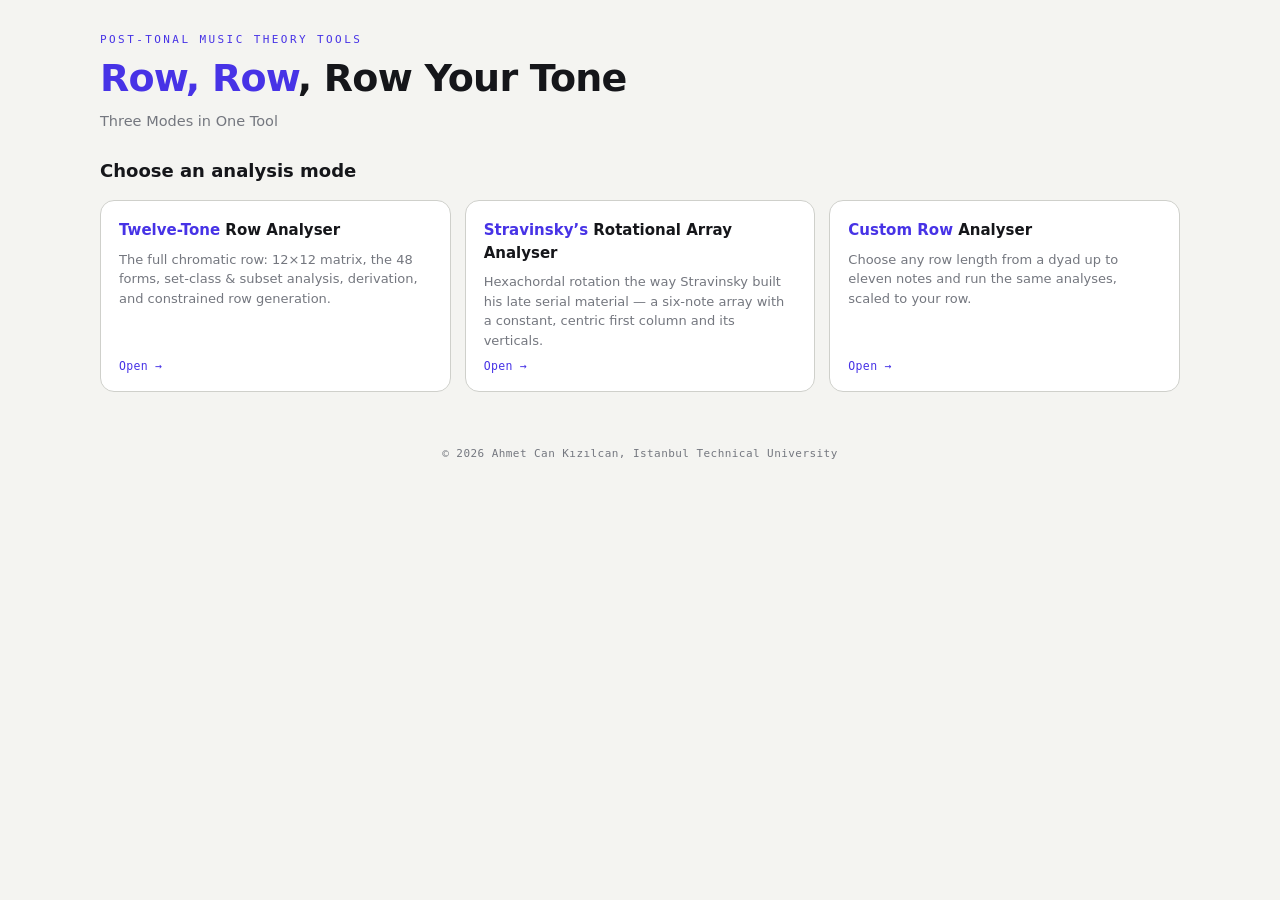
==== index.htm @ 30689ca3 "Add files via upload" ====
<!DOCTYPE html>
<!--
  Row, Row, Row Your Tone — Twelve-Tone & Post-Tonal Analysis Tool
  Required Notice: Copyright © 2026 Ahmet Can Kızılcan, Istanbul Technical University

  Licensed under the PolyForm Noncommercial License 1.0.0
  https://polyformproject.org/licenses/noncommercial/1.0.0

  Use, copy, modify, and share for NONCOMMERCIAL purposes, keeping the Required
  Notice above. Commercial use is NOT granted by this license; for commercial
  licensing contact the copyright holder. Full terms: see the accompanying LICENSE file.
-->
<html lang="en"><head>
<meta http-equiv="content-type" content="text/html; charset=UTF-8">
<meta charset="UTF-8">
<meta name="viewport" content="width=device-width, initial-scale=1.0, viewport-fit=cover">
<title>Row, Row, Row Your Tone</title>
<link rel="preconnect" href="https://fonts.googleapis.com/">
<link rel="preconnect" href="https://fonts.gstatic.com/" crossorigin="">
<link href="Row,%20Row,%20Row%20Your%20Tone_files/css2_M2mZ.css" rel="stylesheet">
<style>
  :root{
    --paper:#f4f4f1; --panel:#ffffff; --ink:#15161a; --muted:#74777f;
    --line:#e5e5e1; --line-strong:#cfd0cb;
    --accent:#4733e6; --accent-12:rgba(71,51,230,.10); --accent-20:rgba(71,51,230,.20);
    --signal:#bb6c0c; --signal-12:rgba(187,108,12,.13); --signal-30:rgba(187,108,12,.32);
    --cell:40px; --label-w:48px;
    --mono:'Space Mono',ui-monospace,SFMono-Regular,Menlo,monospace;
    --disp:'Space Grotesk',system-ui,-apple-system,sans-serif;
    --body:'Inter',system-ui,-apple-system,sans-serif;
  }
  *{box-sizing:border-box}
  html,body{margin:0}
  body{background:var(--paper); color:var(--ink); font-family:var(--body); font-size:15px; line-height:1.5; -webkit-font-smoothing:antialiased; padding:32px 24px 80px}
  .wrap{max-width:1080px; margin:0 auto}

  header{margin-bottom:24px}
  .eyebrow{font-family:var(--mono); font-size:11px; letter-spacing:.22em; text-transform:uppercase; color:var(--accent); margin:0 0 10px}
  .lede-toggle{display:none}
  h1{font-family:var(--disp); font-weight:600; font-size:38px; line-height:1.02; letter-spacing:-.02em; margin:0}
  h1 .tt{color:var(--accent)}
  .lede{color:var(--muted); max-width:64ch; margin:0; font-size:14.5px; flex:1 1 360px; min-width:0}

  .card{background:var(--panel); border:1px solid var(--line); border-radius:14px; padding:18px 18px 16px; margin:22px 0}
  .toggles{display:flex; flex-wrap:wrap; gap:14px 24px; align-items:flex-end; margin-bottom:18px}
  .field{display:flex; flex-direction:column; gap:7px}
  label.cap{font-family:var(--mono); font-size:10.5px; letter-spacing:.16em; text-transform:uppercase; color:var(--muted)}
  .ex-wrap{margin-left:auto; align-self:flex-end; display:flex; flex-direction:column; align-items:flex-end; gap:4px}
  .ex-note{font-family:var(--mono); font-size:10px; color:var(--muted); letter-spacing:.02em}

  .seg{display:inline-flex; border:1px solid var(--line-strong); border-radius:9px; overflow:hidden; background:var(--paper)}
  .seg button{font-family:var(--mono); font-size:12px; letter-spacing:.04em; color:var(--muted); background:transparent; border:0; padding:9px 14px; cursor:pointer}
  .seg button + button{border-left:1px solid var(--line-strong)}
  .seg button[aria-pressed="true"]{background:var(--ink); color:#fff}
  .seg button:disabled{cursor:not-allowed; opacity:.38}
  .seg.locked{opacity:.55}

  /* palette — all keys uniform */
  .palette{display:flex; flex-wrap:wrap; gap:7px; margin:2px 0 16px; align-items:flex-end}
  .pair{display:flex; flex-direction:column; align-items:stretch}
  .pair-link{display:block; width:100%; height:12px; margin-bottom:3px; color:var(--muted)}
  .pair.used .pair-link{opacity:.35}
  .pair-keys{display:flex; gap:6px}
  .key{font-family:var(--mono); font-size:14px; min-width:54px; height:50px; padding:0 10px; border:1px solid var(--line-strong); border-radius:9px; background:#fff; color:var(--ink); cursor:pointer; display:flex; align-items:center; justify-content:center}
  .key.int{min-width:46px; font-weight:700}
  .key:not(:disabled):hover{border-color:var(--accent)}
  .key:focus-visible{outline:2px solid var(--accent); outline-offset:2px}
  .key:disabled{opacity:.3; cursor:not-allowed}

  .slots-row{display:flex; flex-wrap:wrap; align-items:center; gap:12px 16px; margin-bottom:6px}
  .slots{display:flex; flex-wrap:wrap; gap:6px}
  .slot{font-family:var(--mono); font-size:13px; min-width:44px; padding:0 6px; height:38px; border-radius:7px; display:flex; align-items:center; justify-content:center; border:1px solid var(--line); background:var(--paper); color:var(--muted)}
  .slot.filled{border-color:var(--line-strong); background:var(--panel); color:var(--ink)}
  .slot.next{border:1.5px dashed var(--accent); color:var(--accent); background:#fff}
  .slot.playing{background:var(--accent); color:#fff; border-color:var(--accent)}
  .play-btn{font-family:var(--mono); font-size:12px; padding:6px 13px; border:1px solid var(--accent-20); border-radius:8px; background:var(--accent-12); color:var(--accent); cursor:pointer; white-space:nowrap; margin-left:auto; flex:none}
  .play-btn.playing{background:var(--accent); color:#fff; border-color:var(--accent)}
  .play-btn[hidden]{display:none}
  .fline.playable{cursor:pointer}
  .fline.playable:hover{background:var(--accent-12); border-radius:6px}
  .slot-count{font-family:var(--mono); font-size:11.5px; color:var(--muted); letter-spacing:.06em; white-space:nowrap}
  .mini-btns{display:flex; gap:8px; flex-wrap:wrap; margin-left:auto}
  .btn-sm{font-family:var(--disp); font-weight:600; font-size:13px; padding:8px 14px; border-radius:8px; cursor:pointer; border:1px solid var(--line-strong); background:transparent; color:var(--ink)}
  .btn-sm.primary{background:var(--accent); color:#fff; border-color:transparent}
  .btn-sm.primary:disabled{background:var(--accent); }
  .btn-sm:disabled{opacity:.4; cursor:not-allowed}
  .btn-sm:focus-visible{outline:2px solid var(--accent); outline-offset:2px}
  .btn-gen{font-size:14px; padding:9px 20px}

  details.type-alt{margin-top:10px; border-top:1px solid var(--line); padding-top:10px}
  details.type-alt summary{font-family:var(--mono); font-size:11.5px; color:var(--muted); cursor:pointer; letter-spacing:.04em; list-style:none}
  details.type-alt summary::-webkit-details-marker{display:none}
  details.type-alt summary::before{content:"▸ "}
  details.type-alt[open] summary::before{content:"▾ "}
  .type-row{display:flex; gap:10px; margin-top:10px; flex-wrap:wrap; align-items:center}
  .type-row input[type=text]{font-family:var(--mono); font-size:14px; color:var(--ink); background:var(--paper); border:1px solid var(--line-strong); border-radius:8px; padding:9px 12px; min-width:260px; flex:1 1 260px; letter-spacing:.04em}
  .type-row input[type=text]:focus-visible{outline:2px solid var(--accent); outline-offset:1px; border-color:transparent}
  .type-err{font-family:var(--mono); font-size:12px; color:#b3261e; margin-top:8px; min-height:16px}

  @media (prefers-reduced-motion: no-preference){
    .seg button,.btn-sm,.key,input[type=text]{transition:background .12s ease,color .12s ease,border-color .12s ease,opacity .12s ease}
    .cell{transition:background .08s ease}
  }

  .status{margin:2px 0 22px; min-height:22px; font-size:14px}
  .status .hint{font-family:var(--mono); font-size:12.5px; color:var(--muted); letter-spacing:.03em}
  .ident{display:flex; flex-wrap:wrap; align-items:center; gap:10px 18px; background:var(--panel); border:1px solid var(--line); border-left:3px solid var(--signal); border-radius:12px; padding:14px 18px}
  .ident .big{font-family:var(--disp); font-weight:600; font-size:20px}
  .ident .big b{color:var(--signal)}
  .ident .meta{font-family:var(--mono); font-size:12.5px; color:var(--muted); letter-spacing:.03em}
  .ident .meta span{color:var(--ink)}
  .hidden{display:none !important}

  .panel-head{display:flex; align-items:baseline; justify-content:space-between; gap:16px; margin:6px 0 14px; flex-wrap:wrap}
  .panel-head h2{font-family:var(--disp); font-weight:600; font-size:15px; letter-spacing:.04em; text-transform:uppercase; margin:0}
  .panel-head .hint{font-family:var(--mono); font-size:11.5px; color:var(--muted); letter-spacing:.04em}
  .panel-head.collapsible{cursor:pointer; user-select:none; align-items:center; padding:11px 14px 11px 15px; margin:6px -14px 16px; border:1px solid var(--line-strong); border-left:3px solid var(--accent); border-radius:10px; background:var(--panel); transition:background .12s ease, border-color .12s ease, box-shadow .12s ease}
  .panel-head.collapsible:hover{background:var(--accent-12); box-shadow:0 1px 0 var(--accent-20)}
  .panel-head.collapsible:focus-visible{outline:2px solid var(--accent); outline-offset:2px}
  .ph-titles{display:flex; align-items:baseline; gap:16px; flex-wrap:wrap}
  .chev{display:inline-flex; align-items:center; justify-content:center; width:26px; height:26px; border:1px solid var(--accent-20); border-radius:7px; background:var(--accent-12); color:var(--accent); font-size:12px; line-height:1; transition:transform .15s ease, background .12s ease, border-color .12s ease; flex:none}
  .panel-head.collapsible:hover .chev{background:var(--accent-20); border-color:var(--accent)}
  section.collapsed .panel-head.collapsible{background:var(--paper)}
  section.collapsed .chev{transform:rotate(-90deg)}
  section.collapsed > :not(.panel-head){display:none}

  .matrix-scroll{overflow:auto; padding-bottom:6px; border-radius:12px}
  .matrix{display:grid; width:max-content; margin:0 auto; grid-template-columns:var(--label-w) repeat(12, var(--cell)) var(--label-w); font-family:var(--mono)}
  .cell,.lab,.corner{height:var(--cell); display:flex; align-items:center; justify-content:center; font-size:13px; user-select:none}
  .cell{width:var(--cell); background:var(--panel); border-right:1px solid var(--line); border-bottom:1px solid var(--line); color:var(--ink); cursor:default}
  .matrix .cell[data-j="0"]{border-left:1px solid var(--line-strong)}
  .lab{font-size:11.5px; color:var(--muted); letter-spacing:.02em; background:var(--paper); font-weight:700}
  .lab.left{justify-content:flex-end; padding-right:8px; position:sticky; left:0; z-index:3}
  .lab.right{justify-content:flex-start; padding-left:8px}
  .lab.top,.lab.bottom{height:30px}
  .corner{background:var(--paper); height:30px}
  .corner.tl{position:sticky; left:0; z-index:4}
  .lab.top{position:sticky; top:0}
  .cell.diag{background:var(--accent-12); color:var(--accent); font-weight:700}
  .cell.inrow{background:var(--signal-12)}
  .cell.inrow.diag{background:linear-gradient(0deg,var(--signal-12),var(--signal-12)),var(--accent-12)}
  .lab.inrow-lab{color:var(--signal)}
  .lab.inrow-lab::after{content:"●"; font-size:7px; vertical-align:middle; margin-left:4px}
  .cell.hi{background:var(--accent-20)}
  .cell.hi.diag{background:var(--accent-20)}
  .readout{font-family:var(--mono); font-size:13px; color:var(--ink); margin-top:14px; min-height:20px; letter-spacing:.03em}
  .readout .k{color:var(--muted)}
  .readout b{color:var(--accent)}
  .legend{display:flex; gap:18px; flex-wrap:wrap; margin-top:14px; font-family:var(--mono); font-size:11px; color:var(--muted); letter-spacing:.03em}
  .legend i{display:inline-block; width:12px; height:12px; border-radius:3px; vertical-align:-2px; margin-right:6px}
  .legend .d{background:var(--accent-12); border:1px solid var(--accent-20)}
  .legend .s{background:var(--signal-12); border:1px solid var(--signal-30)}
  .empty{border:1px dashed var(--line-strong); border-radius:12px; padding:46px 24px; text-align:center; color:var(--muted); background:var(--panel)}
  .empty .mono{font-family:var(--mono); font-size:13px; letter-spacing:.04em}

  .forms{margin-top:46px}
  .build{margin:42px 0}
  .build-controls{display:flex; flex-wrap:wrap; gap:12px 16px; align-items:center; margin-bottom:12px}
  .src-row{display:flex; flex-wrap:wrap; gap:10px 12px; align-items:center; margin:-2px 0 14px}
  .src-lbl{font-family:var(--mono); font-size:10.5px; color:var(--muted); text-transform:uppercase; letter-spacing:.06em}
  .seg-src button{padding:7px 11px; font-size:11px}
  .build-info{font-family:var(--mono); font-size:12px; color:var(--muted); margin-bottom:10px; line-height:1.5}
  .build-info b{color:var(--accent)}
  .con-input{font-family:var(--mono); font-size:13px; padding:8px 12px; border-radius:8px; border:1px solid var(--line-strong); background:transparent; color:var(--ink); flex:0 1 320px; min-width:220px}
  .con-input:focus-visible{outline:2px solid var(--accent); outline-offset:1px}
  .con-read{font-family:var(--mono); font-size:11.5px; color:var(--muted)}
  .con-read.bad{color:var(--signal)}
  .con-read b{color:var(--accent)}
  #build-body{display:flex; flex-direction:column; gap:9px}
  .gen-op.alt{background:var(--signal-12); color:var(--signal)}
  .build-detail{font-family:var(--mono); font-size:11px; color:var(--muted); flex:1 1 100%; margin-top:-2px; letter-spacing:.02em}
  .forms-grid{display:grid; grid-template-columns:repeat(2,minmax(0,1fr)); gap:22px}
  .row-sym{font-family:var(--mono); font-size:12px; color:var(--muted); margin:-6px 0 14px; letter-spacing:.02em}
  .row-sym b{color:var(--accent)}
  @media (max-width:760px){ .forms-grid{grid-template-columns:1fr} }
  .fam{background:var(--panel); border:1px solid var(--line); border-radius:12px; padding:14px 14px 8px}
  .fam h3{font-family:var(--disp); font-weight:600; font-size:13px; letter-spacing:.03em; margin:0 0 10px; display:flex; gap:8px; align-items:baseline}
  .fam h3 .tag{font-family:var(--mono); font-size:10px; color:var(--muted); letter-spacing:.1em}
  .fline{display:grid; grid-template-columns:46px 1fr; align-items:center; gap:10px; padding:3px 0; border-bottom:1px solid var(--line)}
  .fline:last-child{border-bottom:0}
  .fline .flab{font-family:var(--mono); font-size:11.5px; color:var(--muted); font-weight:700}
  .fline .fpc{font-family:var(--mono); font-size:12.5px; letter-spacing:.06em; white-space:nowrap; overflow-x:auto}
  .fline.mark{background:var(--signal-12); border-radius:6px}
  .fline.mark .flab{color:var(--signal)}

  /* subset analysis (Block 2) */
  .sub-controls{margin:2px 0 16px}
  .seg-strip{display:flex; flex-wrap:wrap; gap:12px; margin:4px 0 20px}
  .seg-grp{display:flex; flex-direction:column; gap:5px; align-items:center; width:min-content}
  .seg-grp .glab{font-family:var(--mono); font-size:10.5px; letter-spacing:.1em; color:var(--accent); text-transform:uppercase; font-weight:700; text-align:center}
  .seg-grp .gcells{display:flex; gap:5px}
  .seg-cell{font-family:var(--mono); font-size:13px; min-width:40px; height:38px; padding:0 6px; display:flex; align-items:center; justify-content:center; border-radius:7px; border:1px solid var(--accent-20); background:var(--accent-12); color:var(--ink)}
  .sc-cards{display:grid; grid-template-columns:repeat(auto-fill,minmax(210px,1fr)); gap:12px; margin-bottom:18px}
  .sc-card{border:1px solid var(--line); border-radius:10px; padding:12px 14px; background:var(--panel)}
  .sc-card h4{font-family:var(--disp); font-weight:600; font-size:13px; margin:0 0 9px; display:flex; justify-content:space-between; gap:8px; align-items:baseline}
  .sc-card h4 .tag{font-family:var(--mono); font-size:10px; color:var(--accent); letter-spacing:.06em}
  .sc-name{color:var(--accent); font-weight:600}
  .gname{display:block; margin-top:3px; max-width:132px; font-family:var(--mono); font-size:10px; line-height:1.25; color:var(--accent); text-align:center}
  .sc-row{display:flex; justify-content:space-between; gap:10px; padding:3px 0; border-top:1px solid var(--line)}
  .sc-row:first-of-type{border-top:0}
  .sc-row .k{font-family:var(--mono); color:var(--muted); font-size:10.5px; letter-spacing:.04em; text-transform:uppercase}
  .sc-row .v{font-family:var(--mono); color:var(--ink); font-size:12.5px}
  .sc-summary{background:var(--panel); border:1px solid var(--line); border-left:3px solid var(--accent); border-radius:10px; padding:12px 16px; margin-bottom:6px; font-size:13.5px}
  .sc-summary.derived{border-left-color:var(--signal); background:var(--signal-12)}
  .sc-summary b{color:var(--accent)}
  .sc-summary.derived b{color:var(--signal)}
  .rel-table{width:100%; border-collapse:collapse; margin-bottom:8px}
  .rel-table th,.rel-table td{text-align:left; padding:7px 10px; border-bottom:1px solid var(--line); font-family:var(--mono); font-size:12.5px}
  .rel-table th{font-size:10px; letter-spacing:.08em; color:var(--muted); text-transform:uppercase}
  .rel-table td.rel{color:var(--accent)}
  .sc-sym{color:var(--muted)}
  .rel-matrix{table-layout:auto}
  .rel-matrix th,.rel-matrix td{text-align:center; padding:6px 9px; white-space:nowrap}
  .rel-matrix th.rowh{text-align:right; font-weight:700}
  .rel-matrix td.diag{color:var(--line-strong); background:rgba(0,0,0,.02)}
  .rel-note{font-family:var(--mono); font-size:11px; color:var(--muted); margin:2px 0 8px; line-height:1.5}
  .rel-note b{color:var(--ink)}
  .clock-row{display:flex; flex-wrap:wrap; gap:18px; margin:4px 0 6px}
  .clock-cell{display:flex; flex-direction:column; align-items:center; gap:3px}
  .clock-cell .clab{font-family:var(--mono); font-size:10.5px; letter-spacing:.1em; text-transform:uppercase; font-weight:700}
  .clock-cell .cpcs{font-family:var(--mono); font-size:11px; color:var(--ink)}
  .clock-cell .cname{font-family:var(--mono); font-size:9.5px; max-width:128px; line-height:1.2; text-align:center}
  .clock-svg{display:block}
  .comb-box{border:1px solid var(--line); border-radius:10px; padding:14px 16px; background:var(--panel); margin-top:14px}
  .comb-box .ctype{font-family:var(--disp); font-weight:600; font-size:15px; margin-bottom:6px}
  .comb-box .ctype b{color:var(--signal)}
  .comb-rel{font-family:var(--mono); font-size:12.5px; color:var(--muted); margin-bottom:10px}
  .comb-rel b{color:var(--accent)}
  .comb-line{font-family:var(--mono); font-size:12.5px; padding:3px 0; display:flex; gap:10px; align-items:baseline}
  .comb-line .cf{color:var(--muted); min-width:130px; letter-spacing:.03em}
  .comb-line .cv{color:var(--accent)}
  .comb-note{font-family:var(--mono); font-size:11px; color:var(--muted); margin-top:10px; letter-spacing:.03em}

  /* row generator (Block 3) */
  .gen-scinfo{font-family:var(--mono); font-size:11.5px; color:var(--ink)}
  .gen-scinfo b{color:var(--accent)}
  .ops{display:flex; gap:6px; flex-wrap:wrap}
  .op-btn{font-family:var(--mono); font-size:12px; padding:8px 13px; border:1px solid var(--line-strong); border-radius:8px; background:#fff; color:var(--muted); cursor:pointer; transition:background .12s ease, color .12s ease, border-color .12s ease}
  .op-btn:not([aria-pressed="true"]):hover{border-color:var(--accent-20); color:var(--ink)}
  .op-btn[aria-pressed="true"]{background:var(--accent); border-color:var(--accent); color:#fff; font-weight:600; box-shadow:0 1px 0 rgba(71,51,230,.25)}
  #gen-body{margin-top:18px; display:flex; flex-direction:column; gap:9px}
  .gen-count{font-family:var(--mono); font-size:11.5px; color:var(--muted); letter-spacing:.03em; margin-bottom:6px; display:flex; align-items:center; gap:10px; flex-wrap:wrap}
  .gen-count b{color:var(--accent)}
  .gen-item{display:flex; flex-wrap:wrap; align-items:center; gap:9px 14px; border:1px solid var(--line); border-radius:10px; padding:9px 12px; background:var(--panel)}
  .gen-ops{display:flex; gap:5px; flex-wrap:wrap; flex:0 0 auto}
  .gen-op{font-family:var(--mono); font-size:10px; padding:3px 7px; border-radius:6px; background:var(--accent-12); color:var(--accent); letter-spacing:.03em}
  .gen-op.cell{background:var(--signal-12); color:var(--signal)}
  .gen-pcs{font-family:var(--mono); font-size:13px; color:var(--ink); flex:1 1 240px; letter-spacing:.02em}
  .gen-load{font-family:var(--mono); font-size:11px; padding:6px 13px; border:1px solid var(--accent-20); border-radius:8px; background:var(--accent-12); color:var(--accent); cursor:pointer; white-space:nowrap}
  .gen-copyall{margin-left:auto; font-family:var(--mono); font-size:10.5px; letter-spacing:.02em; padding:5px 11px; border:1px solid var(--line-strong); border-radius:7px; background:transparent; color:var(--ink); cursor:pointer; white-space:nowrap}
  .gen-copyall:hover{border-color:var(--accent); color:var(--accent)}
  .mb-change:disabled{opacity:.45; cursor:default}
  .gen-load:hover{background:var(--accent-20)}
  .gen-empty{font-family:var(--mono); font-size:12.5px; color:var(--muted)}
  .btn-gen2{font-family:var(--mono); font-size:12.5px; padding:9px 18px; border:1px solid var(--accent); border-radius:9px; background:var(--accent); color:#fff; cursor:pointer}
  .btn-gen2:disabled{background:var(--line-strong); border-color:var(--line-strong); color:#fff; cursor:not-allowed}

  .derive-zone{margin-top:16px; padding:14px 16px; border:1px solid var(--accent-20); background:var(--accent-12); border-radius:10px; display:flex; flex-direction:column; gap:10px}
  .dz-head{display:flex; flex-wrap:wrap; align-items:baseline; gap:6px 14px; justify-content:space-between}
  .dz-title{font-family:var(--disp); font-weight:600; font-size:13.5px; color:var(--accent); letter-spacing:.01em}
  .dz-row{display:flex; flex-wrap:wrap; align-items:center; gap:10px}
  .dz-lbl{font-family:var(--mono); font-size:10.5px; letter-spacing:.09em; text-transform:uppercase; color:var(--ink)}
  .dz-row .op-btn{min-width:46px; text-align:center}
  .dz-note{font-family:var(--mono); font-size:11px; color:var(--muted)}
  .dz-na{font-family:var(--mono); font-size:11px; color:var(--signal); margin:2px 0 2px}
  .dz-hint{margin-top:14px; font-family:var(--mono); font-size:12px; color:var(--muted)}
  /* export cluster (top-right of header) */
  .head-row{display:flex; justify-content:space-between; align-items:flex-start; gap:24px 28px; flex-wrap:wrap; margin-top:14px}
  .export-cluster{flex:0 0 auto; max-width:100%}
  .export-cluster .exp-title{display:block; font-family:var(--mono); font-size:10.5px; letter-spacing:.18em; text-transform:uppercase; color:var(--accent); margin:0 0 8px; text-align:right}
  .exp-controls{display:grid; grid-template-columns:auto auto auto auto; grid-template-areas:"target fmt copy run" "clabel cfmt preview run" ". . warn warn"; gap:8px; justify-content:end; align-items:start}
  .exp-controls #exp-target{grid-area:target}
  .exp-controls #exp-fmt{grid-area:fmt}
  .exp-controls .exp-cell.copy{grid-area:copy}
  .exp-controls #exp-run{grid-area:run; align-self:stretch; min-width:120px; display:flex; align-items:center; justify-content:center}
  .exp-controls .cite-label{grid-area:clabel}
  .exp-controls #cite-fmt{grid-area:cfmt}
  .exp-controls #cite-preview{grid-area:preview}
  .exp-controls #exp-warn{grid-area:warn}
  .exp-cell{display:flex; flex-direction:column; gap:5px}
  .cite-label{align-self:center; justify-self:start; font-family:var(--disp); font-weight:600; font-size:13px; color:var(--ink); white-space:nowrap}
  .exp-select{font-family:var(--disp); font-weight:600; font-size:13px; padding:8px 30px 8px 12px; border-radius:8px; border:1px solid var(--line-strong); background:transparent; color:var(--ink); cursor:pointer; -webkit-appearance:none; appearance:none; background-image:url("data:image/svg+xml,%3Csvg xmlns='http://www.w3.org/2000/svg' width='10' height='6'%3E%3Cpath d='M1 1l4 4 4-4' fill='none' stroke='%23999' stroke-width='1.4'/%3E%3C/svg%3E"); background-repeat:no-repeat; background-position:right 11px center}
  .exp-controls .btn-sm{padding:8px 13px}
  .exp-controls .btn-sm:disabled, .exp-select:disabled{opacity:.34; cursor:not-allowed}
  .exp-note{min-height:15px; margin:0; font-family:var(--mono); font-size:11.5px; color:var(--accent); opacity:0; transition:opacity .15s ease; text-align:center}
  .exp-note.show{opacity:1}
  .exp-warn{min-height:15px; margin:0; font-family:var(--mono); font-size:11px; color:var(--signal); text-align:center; opacity:0; transition:opacity .15s ease}
  .exp-warn.show{opacity:1}
  /* citation modal */
  .modal-overlay{position:fixed; inset:0; z-index:1000; display:flex; align-items:center; justify-content:center; padding:20px; background:rgba(21,22,26,.40); -webkit-backdrop-filter:blur(5px); backdrop-filter:blur(5px)}
  .modal-overlay[hidden]{display:none}
  .modal{background:var(--panel); color:var(--ink); border:1px solid var(--line-strong); border-radius:14px; padding:20px 22px 18px; max-width:560px; width:100%; max-height:85vh; overflow:auto; box-shadow:0 18px 50px rgba(0,0,0,.28)}
  .modal-head{display:flex; align-items:baseline; justify-content:space-between; gap:12px; margin-bottom:12px}
  .modal-head h3{font-family:var(--disp); font-weight:600; font-size:16px; margin:0}
  .modal-fmt{font-family:var(--mono); font-size:11px; color:var(--accent); letter-spacing:.06em; text-transform:uppercase}
  .cite-text{font-family:var(--mono); font-size:13px; line-height:1.55; color:var(--ink); background:var(--paper); border:1px solid var(--line); border-radius:9px; padding:14px 16px; white-space:pre-wrap; word-break:break-word; margin:0}
  .modal-foot{display:flex; align-items:center; gap:14px; margin-top:14px}
  .cite-copied{font-family:var(--mono); font-size:12px; color:var(--accent); opacity:0; transition:opacity .15s ease}
  .cite-copied.show{opacity:1}
  @media (max-width:640px){ .export-cluster{text-align:left} .export-cluster .exp-title,.exp-controls,.exp-note{justify-content:flex-start; text-align:left} }
  footer{margin-top:54px; color:var(--muted); font-family:var(--mono); font-size:11px; letter-spacing:.04em; text-align:center}

  /* ===== mode gate ===== */
  #mode-gate{margin-top:4px}
  .gate-intro{margin:0 0 16px}
  .gate-h{font-family:var(--disp); font-weight:600; font-size:18px; margin:0 0 4px; color:var(--ink)}
  .mode-cards{display:grid; grid-template-columns:repeat(3,1fr); gap:14px}
  .mode-card{position:relative; display:flex; flex-direction:column; gap:8px; text-align:left; padding:18px 18px 16px; border:1px solid var(--line-strong); border-radius:14px; background:var(--panel); cursor:pointer; font:inherit; transition:border-color .15s ease, box-shadow .15s ease, transform .05s ease}
  .mode-card:hover{border-color:var(--accent); box-shadow:0 4px 18px rgba(71,51,230,.10)}
  .mode-card:active{transform:translateY(1px)}
  .mode-card .mc-title{font-family:var(--disp); font-weight:600; font-size:15px; color:var(--ink)}
  .mode-card .mc-title .tt{color:var(--accent)}
  .uneven-layout{border:1px solid var(--line); border-radius:9px; padding:10px 12px; margin:8px 0; background:var(--panel)}
  .uneven-layout .ul-title{font-family:var(--mono); font-size:11.5px; letter-spacing:.04em; color:var(--muted); margin-bottom:6px; text-transform:uppercase}
  #custom-len{display:none}
  body.mode-custom #custom-len{display:block}
  .custom-len .cl-btns{display:flex; flex-wrap:wrap; gap:6px; margin:8px 0 6px}
  .custom-len .cl-btn{font-family:var(--mono); font-size:13px; min-width:38px; height:38px; padding:0 10px; border:1px solid var(--line-strong); border-radius:8px; background:#fff; color:var(--ink); cursor:pointer}
  .custom-len .cl-btn.on{background:var(--accent); color:#fff; border-color:var(--accent)}
  .custom-len .cl-note{display:block; font-family:var(--mono); font-size:10.5px; color:var(--muted); letter-spacing:.02em; max-width:660px}
  .mode-card .mc-desc{font-size:13px; line-height:1.5; color:var(--muted); flex:1}
  .mode-card .mc-go{font-family:var(--mono); font-size:11.5px; letter-spacing:.03em; color:var(--accent)}
  .mode-card.next{border-style:dashed}

  /* ===== mode bar ===== */
  #mode-bar{display:flex; align-items:center; gap:10px; margin:2px 0 18px; padding:9px 14px; border:1px solid var(--line); border-radius:10px; background:var(--panel)}
  #mode-bar[hidden]{display:none}
  .mb-label{font-family:var(--mono); font-size:10.5px; letter-spacing:.16em; text-transform:uppercase; color:var(--muted)}
  .mb-name{font-family:var(--disp); font-weight:600; font-size:14px; color:var(--ink); flex:1}
  .mb-change{font:inherit; font-family:var(--mono); font-size:12px; padding:7px 12px; border:1px solid var(--line-strong); border-radius:8px; background:transparent; color:var(--ink); cursor:pointer}
  .mb-change:hover{border-color:var(--accent); color:var(--accent)}

  /* hide the header export cluster outside the twelve-tone mode */
  body.no-export #export-cluster{display:none}

  /* ===== rotational arrays (Stravinsky) ===== */
  .strav-ident{margin:0 0 6px}
  .strav-ident .si-row{display:flex; flex-wrap:wrap; gap:6px 18px; margin:6px 0 0; font-size:13px}
  .strav-ident .si-k{font-family:var(--mono); font-size:11px; color:var(--muted); margin-right:6px}
  .strav-ident .si-v{font-family:var(--mono); color:var(--ink)}
  .strav-ident .si-v.sc{font-family:var(--disp); font-weight:600; color:var(--accent)}
  .strav-forms{display:flex; gap:8px; align-items:center; margin:18px 0 4px; flex-wrap:wrap}
  .strav-forms .sf-lbl{font-family:var(--mono); font-size:10.5px; letter-spacing:.14em; text-transform:uppercase; color:var(--muted); margin-right:2px}
  .sf-btn{font:inherit; font-family:var(--disp); font-weight:600; font-size:13px; padding:7px 14px; border:1px solid var(--line-strong); border-radius:8px; background:transparent; color:var(--ink); cursor:pointer}
  .sf-btn[aria-pressed="true"]{background:var(--accent); border-color:var(--accent); color:#fff}
  .arr-title{display:flex; align-items:baseline; gap:10px; margin:14px 0 8px}
  .arr-title h3{font-family:var(--disp); font-weight:600; font-size:14px; margin:0; color:var(--ink)}
  .arr-title .arr-sub{font-family:var(--mono); font-size:11px; color:var(--muted)}
  .rot-scroll{overflow-x:auto; -webkit-overflow-scrolling:touch}
  table.rot{border-collapse:collapse; font-family:var(--mono); font-size:13px}
  table.rot th,table.rot td{border:1px solid var(--line); padding:6px 9px; text-align:center; min-width:34px; white-space:nowrap}
  table.rot th{color:var(--muted); font-weight:400; font-size:11px; background:rgba(0,0,0,.02)}
  table.rot th.rlab{text-align:right; background:transparent; color:var(--ink); font-family:var(--disp); font-weight:600}
  table.rot th.rlab .tn{display:block; font-family:var(--mono); font-weight:400; font-size:10px; color:var(--muted)}
  table.rot td.cen{background:rgba(71,51,230,.10); color:var(--accent); font-weight:700}
  .strav-note{font-size:13px; line-height:1.6; color:var(--muted); margin:18px 0 0; max-width:72ch}
  .strav-note b{color:var(--ink)}

  /* example controls: each mode shows its own dropdown */
  .strav-ex-sel{display:none; font:inherit; font-family:var(--mono); font-size:12px; padding:6px 10px; border:1px solid var(--line-strong); border-radius:8px; background:var(--panel); color:var(--ink); cursor:pointer; max-width:240px}
  .strav-ex-sel:hover{border-color:var(--accent)}
  body.mode-twelve #ex-12{display:inline-block}
  body.mode-stravinsky #strav-ex{display:inline-block}
  body.mode-custom #ex-custom{display:inline-block}
  body.mode-custom #bk-allint, body.mode-custom #bk-allcomb{display:none}
  .action-stack{display:flex; flex-direction:column; align-items:stretch; gap:8px; width:fit-content; margin-left:auto}
  .ex-row{display:flex; gap:8px; align-items:center}
  .ex-row .strav-ex-sel{flex:1 1 0; width:0; min-width:0; max-width:none}
  .ex-row #rand-row{flex:0 0 auto; white-space:nowrap}
  .action-stack .mini-btns{margin-left:0}
  .action-stack .ex-note{text-align:right; align-self:flex-end}

  /* intervals toggle on the array (left-aligned, its own line) */
  .iv-toggle{display:inline-block; margin:2px 0 12px; font:inherit; font-family:var(--mono); font-size:11px; padding:6px 12px; border:1px solid var(--line-strong); border-radius:7px; background:transparent; color:var(--ink); cursor:pointer}
  .iv-toggle[aria-pressed="true"]{background:var(--accent); border-color:var(--accent); color:#fff}

  /* selectable row/vertical hexachord picker (Stravinsky subset analysis) */
  .hexpick{margin:2px 0 12px}
  .hp-group{margin:0 0 12px}
  .hp-glabel{font-family:var(--mono); font-size:10.5px; letter-spacing:.14em; text-transform:uppercase; color:var(--muted); margin:0 0 6px}
  .hp-cards{display:flex; flex-wrap:wrap; gap:8px}
  .hp-card{display:flex; flex-direction:column; align-items:flex-start; gap:2px; min-width:96px; text-align:left; border:1px solid var(--line-strong); border-radius:9px; padding:8px 11px; background:var(--panel); color:var(--ink); cursor:pointer; font:inherit}
  .hp-card:hover{border-color:var(--accent)}
  .hp-card[aria-pressed="true"]{border-color:var(--accent); background:rgba(71,51,230,.07); box-shadow:inset 0 0 0 1px var(--accent)}
  .hp-card .hp-k{font-family:var(--disp); font-weight:600; font-size:13px; color:var(--ink)}
  .hp-card .hp-p{font-family:var(--mono); font-size:12px; color:var(--ink)}
  .hp-card .hp-sc{font-family:var(--disp); font-weight:600; font-size:11px; color:var(--accent)}
  .hp-card.off{opacity:.4; cursor:default; box-shadow:none}
  .hp-card.off:hover{border-color:var(--line-strong)}
  .hp-card.off .hp-sc{color:var(--muted)}
  .hp-selhead{display:flex; flex-wrap:wrap; align-items:baseline; gap:6px 14px; margin:4px 0 14px; padding:10px 13px; background:var(--panel); border:1px solid var(--line); border-left:3px solid var(--accent); border-radius:10px}
  .hp-selhead .hp-selk{font-family:var(--disp); font-weight:600; font-size:13px; color:var(--ink)}
  .hp-selhead .hp-selp{font-family:var(--mono); font-size:13px; color:var(--ink)}
  .hp-selhead .hp-selsc{font-family:var(--mono); font-size:12px; color:var(--accent)}

  /* interval-annotated rotational array (notes + horizontal & vertical intervals) */
  .rot-grid{display:grid; font-family:var(--mono); font-size:13px; width:max-content; align-items:stretch}
  .rg-corner{}
  .rg-head{font-size:11px; color:var(--muted); text-align:center; padding:3px 6px; align-self:end}
  .rg-lab{display:flex; flex-direction:column; justify-content:center; align-items:flex-end; text-align:right; font-family:var(--disp); font-weight:600; color:var(--ink); padding:4px 10px 4px 0; white-space:nowrap}
  .rg-lab .tn{font-family:var(--mono); font-weight:400; font-size:10px; color:var(--muted)}
  .rg-cell{display:flex; align-items:center; justify-content:center; border:1px solid var(--line); padding:6px 9px; text-align:center; min-width:34px}
  .rg-cell.cen{background:rgba(71,51,230,.10); color:var(--accent); font-weight:700}
  .rg-h{display:flex; align-items:center; justify-content:center; font-size:10px; color:var(--muted); padding:0 3px; min-width:20px}
  .rg-v{display:flex; align-items:center; justify-content:center; font-size:10px; color:var(--muted); padding:2px 0}
  .rg-gap{}
  .rg-legend{font-family:var(--mono); font-size:10.5px; color:var(--muted); margin:10px 0 0; max-width:74ch; line-height:1.55}

  /* ============ mobile / touch layer (iOS + Android) ============ */
  html{ -webkit-text-size-adjust:100%; text-size-adjust:100% }
  body{ -webkit-tap-highlight-color:rgba(71,51,230,.18) }
  .matrix-scroll{ max-width:100%; -webkit-overflow-scrolling:touch }

  @media (max-width:720px){
    body{ padding:18px 14px 64px; padding-left:max(14px,env(safe-area-inset-left)); padding-right:max(14px,env(safe-area-inset-right)); overflow-x:hidden }
    h1{ font-size:30px }
    .lede{ font-size:14px }
    .card{ padding:14px 13px 13px; margin:18px 0; border-radius:12px }
    /* header: title + export each take a full row */
    .head-row{ gap:14px }
    .export-cluster{ flex:1 1 100%; width:100% }
    .export-cluster .exp-title{ text-align:left }
    .exp-controls{ grid-template-columns:1fr; grid-template-areas:"target" "fmt" "copy" "run" "clabel" "cfmt" "preview" "warn"; justify-content:stretch; justify-items:stretch; gap:8px }
    .exp-controls #exp-run{ align-self:auto; min-width:0 }
    .exp-controls #exp-warn{ text-align:left }
    /* first load shows the note/integer picker — export appears once a row exists */
    body:not(.has-row) #export-cluster{ display:none }
    /* mode gate + arrays on mobile */
    .mode-cards{ grid-template-columns:1fr }
    #mode-bar{ flex-wrap:wrap }
    .sf-btn{ min-height:40px }
    table.rot{ font-size:12px } table.rot th,table.rot td{ padding:5px 7px; min-width:30px }
    .rot-grid{ font-size:12px } .rg-cell{ padding:5px 7px; min-width:30px } .rg-lab{ padding:3px 7px 3px 0 } .strav-ex-sel{ max-width:200px }
    .hp-card{ min-width:84px }
    .cite-label{ justify-self:start; white-space:normal; font-size:16px }
    .modal{ padding:16px 16px 14px }
    .cite-text{ font-size:12.5px }
    /* segmented controls: wide groups (e.g. the constraint picker) wrap instead of overflowing */
    .seg{ flex-wrap:wrap; min-width:0; max-width:100% }
    /* comfortable tap targets (>=44px where it counts) */
    .seg button{ padding:12px 16px; min-height:44px; font-size:13px; flex:1 0 auto }
    .seg-src button{ padding:10px 12px; font-size:11.5px }
    .btn-sm{ padding:11px 12px; font-size:14px; min-height:44px }
    .exp-controls .btn-sm{ padding:11px 16px }
    .btn-gen{ padding:12px 14px }
    .op-btn{ padding:11px 14px; font-size:12.5px; min-height:42px }
    .dz-row .op-btn{ min-width:46px }
    .gen-load{ padding:10px 15px; font-size:12px; min-height:42px }
    .gen-copyall{ padding:8px 13px; font-size:11px; min-height:38px }
    .play-btn{ min-height:38px; padding:8px 14px }
    .btn-gen2{ padding:12px 18px; min-height:44px }
    .exp-select{ min-height:44px; font-size:16px }
    .key{ min-width:46px; height:48px; font-size:14px }
    .key.int{ min-width:44px }
    /* form fields at 16px so iOS doesn't zoom on focus; full width */
    .type-row{ gap:10px }
    .type-row input[type=text]{ font-size:16px; min-width:0; width:100%; flex:1 1 100% }
    .con-input{ font-size:16px; min-width:0; width:100%; flex:1 1 100% }
    /* stacked cards + tidy left-alignment */
    .sc-cards{ grid-template-columns:1fr }
    .ex-wrap{ margin-left:0; align-self:flex-start; align-items:flex-start }
    .mini-btns{ margin-left:0 }
    .action-stack{ margin-left:0; width:100% }
    .ex-row{ flex-wrap:wrap }
    .panel-head.collapsible{ margin-left:0; margin-right:0 }
    /* matrix: shrink to fit common phones; .matrix-scroll catches any overflow */
    :root{ --cell:28px; --label-w:32px }
    .cell,.lab,.corner{ font-size:12px }
    .lab{ font-size:10px }
    .lab.left{ padding-right:5px }
    .lab.right{ padding-left:5px }
    .lab.top,.lab.bottom,.corner{ height:24px }
    .matrix-scroll{ border:1px solid var(--line); border-radius:10px; padding:2px }
    /* --- compact build view: palette + slots + Generate above the fold --- */
    .eyebrow{ display:none }
    header{ margin-bottom:8px }
    h1{ font-size:26px; margin-bottom:2px }
    .lede-toggle{ display:inline-flex; align-items:center; gap:6px; margin:6px 0 0; padding:6px 11px; font-family:var(--mono); font-size:12px; letter-spacing:.02em; color:var(--accent); background:var(--accent-12); border:1px solid var(--accent-20); border-radius:8px; cursor:pointer }
    .lede-toggle .lt-caret{ transition:transform .15s ease; font-size:14px; line-height:1 }
    body.lede-open .lede-toggle .lt-caret{ transform:rotate(180deg) }
    .head-row{ margin-top:0; gap:10px }
    .lede{ display:none; font-size:13px; margin-top:8px }
    body.lede-open .lede{ display:block }
    #mode-bar{ margin:0 0 8px; padding:7px 11px }
    .card{ margin:12px 0; padding:12px 12px 11px }
    .toggles{ margin-bottom:6px; gap:10px 18px }
    /* locked Spelling/Display toggles are hidden while building; they return with the matrix */
    body:not(.has-row) .toggles .lk{ display:none }
    .palette{ gap:5px; margin:2px 0 8px }
    .pair-link{ height:8px; margin-bottom:2px }
    .key{ min-width:44px; height:42px; font-size:14px }
    .slots-row{ gap:8px 10px; margin-bottom:4px }
    .slot{ height:30px; min-width:40px }
    .action-stack{ gap:6px }
    .ex-row{ gap:6px }
    .action-stack .mini-btns{ gap:6px }
  }

  @media (max-width:400px){
    body{ padding:16px 11px 60px; padding-left:max(11px,env(safe-area-inset-left)); padding-right:max(11px,env(safe-area-inset-right)) }
    h1{ font-size:23px }
    header{ margin-bottom:6px }
    .lede-toggle{ margin:5px 0 0; padding:5px 10px }
    #mode-bar{ margin:0 0 6px; padding:6px 10px }
    .card{ padding:11px 11px 10px }
    .toggles{ margin-bottom:4px }
    :root{ --cell:24px; --label-w:27px }
    .cell,.lab,.corner{ font-size:11px }
    .lab{ font-size:9.5px }
    .key{ min-width:42px; height:40px; font-size:13px }
    .key.int{ min-width:42px }
    .slot{ height:28px; min-width:38px }
    .palette{ gap:4px }
  }

  /* ===== Compare two rows ===== */
  .cmp-controls{ display:flex; flex-wrap:wrap; align-items:center; gap:9px 14px; margin:4px 0 4px; }
  .cmp-pick{ display:flex; align-items:center; gap:7px; flex-wrap:wrap; }
  .cmp-lab{ font:600 12px/1 ui-monospace,Menlo,Consolas,monospace; color:#555; }
  .cmp-sel{ font:13px/1.2 ui-monospace,Menlo,Consolas,monospace; padding:5px 8px; border:1px solid #d7d8d3; border-radius:6px; background:#fff; max-width:230px; }
  .cmp-swap{ padding:5px 10px; }
  .cmp-swap:disabled{ opacity:.4; cursor:default; }
  .cmp-bin{ display:inline-flex; align-items:center; gap:6px; }
  .cmp-bin input{ font:13px ui-monospace,Menlo,Consolas,monospace; padding:5px 8px; border:1px solid #d7d8d3; border-radius:6px; min-width:180px; }
  .cmp-berr{ color:#c0392b; font-size:12px; margin:3px 0 0; }
  .cmp-rel{ font-size:13px; margin:11px 0 12px; }
  .cmp-rel b{ font-family:ui-monospace,Menlo,Consolas,monospace; }
  .cmp-relgloss{ color:#777; font-size:12px; margin-left:6px; }
  .cmp-align{ display:flex; flex-direction:column; gap:5px; overflow-x:auto; padding-bottom:4px; }
  .cmp-arow{ display:flex; align-items:center; gap:8px; }
  .cmp-rlab{ display:inline-flex; align-items:center; gap:6px; min-width:78px; flex:0 0 auto; }
  .cmp-cells{ display:flex; gap:3px; }
  .cmp-cell{ width:var(--cell,26px); height:24px; display:flex; align-items:center; justify-content:center; font:12px ui-monospace,Menlo,Consolas,monospace; border:1px solid #e2e2de; border-radius:4px; background:#fafafa; flex:0 0 auto; }
  .cmp-cell.cmp-inv{ background:rgba(71,51,230,0.12); border-color:#4733e6; color:#4733e6; font-weight:700; }
  .cmp-cell.cmp-blank{ visibility:hidden; }
  .cmp-ruler .cmp-cell{ border:none; background:none; color:#aaa; font-size:10px; height:14px; }
  .cmp-play{ cursor:pointer; border:1px solid #d7d8d3; background:#fff; border-radius:5px; padding:2px 7px; font-size:11px; line-height:1; }
  .cmp-play:hover{ background:var(--accent-12,rgba(71,51,230,0.12)); }
  .cmp-stats{ margin-top:14px; display:flex; flex-direction:column; gap:8px; }
  .cmp-stat{ font-size:13px; }
  .cmp-stat .cs-lab{ color:#555; font-weight:600; margin-right:6px; }
  .cmp-set{ font-family:ui-monospace,Menlo,Consolas,monospace; }
  .cmp-foot{ color:#888; font-size:11.5px; margin-top:3px; }

  .play-row-wrap{ margin:9px 0 3px; }
  .strav-play{ cursor:pointer; }
  .strav-play:hover{ background:var(--accent-12); border-radius:5px; }
  td.strav-play:hover, th.strav-play:hover{ outline:1px solid var(--accent-20); outline-offset:-1px; }
</style>
</head>
<body class="no-export">
<div class="wrap">
  <header>
    <p class="eyebrow">Post-Tonal Music Theory Tools</p>
    <h1 id="app-h1"><span class="tt">Row, Row</span>, Row Your Tone</h1>
    <button type="button" id="lede-toggle" class="lede-toggle" aria-expanded="false">How this works <span class="lt-caret">⌄</span></button>
    <div class="head-row">
      <p class="lede">Three Modes in One Tool</p>
      <div class="export-cluster disabled" id="export-cluster">
        <span class="exp-title">Export</span>
        <div class="exp-controls">
          <select class="exp-select" id="exp-target" aria-label="What to export" disabled="disabled">
            <option value="matrix" selected="selected">Matrix</option>
            <option value="analysis">Analysis</option>
            <option value="full">Full report</option>
          </select>
          <select class="exp-select" id="exp-fmt" aria-label="Export format" disabled="disabled">
            <option value="txt" selected="selected">.txt</option>
            <option value="png">.png</option>
            <option value="pdf">.pdf</option>
          </select>
          <div class="exp-cell copy">
            <button class="btn-sm" id="exp-copy" disabled="disabled">Copy to Clipboard</button>
            <div class="exp-note" id="exp-note"></div>
          </div>
          <button class="btn-sm primary" id="exp-run" disabled="disabled" title="">Export</button>
          <span class="cite-label">Cite this Analysis Tool</span>
          <select class="exp-select" id="cite-fmt" aria-label="Citation format">
            <option value="" selected="selected">Select format…</option>
            <option value="apa">APA (7th ed.)</option>
            <option value="mla">MLA (9th ed.)</option>
            <option value="chicago-b">Chicago (bibliography)</option>
            <option value="chicago-ad">Chicago (author–date)</option>
            <option value="harvard">Harvard</option>
            <option value="ieee">IEEE</option>
            <option value="bibtex">BibTeX</option>
          </select>
          <button class="btn-sm" id="cite-preview">Preview citation</button>
          <div class="exp-warn" id="exp-warn">Please select a citation format to export</div>
        </div>
      </div>
    </div>
  </header>

  <!-- ===== MODE GATE ===== -->
  <div id="mode-gate">
    <div class="gate-intro">
      <h2 class="gate-h">Choose an analysis mode</h2>
    </div>
    <div class="mode-cards">
      <button class="mode-card" id="mode-twelve" type="button">
        <span class="mc-title"><span class="tt">Twelve-Tone</span> Row Analyser</span>
        <span class="mc-desc">The full chromatic row: 12×12 matrix, the 48 forms, set-class &amp; subset analysis, derivation, and constrained row generation.</span>
        <span class="mc-go">Open →</span>
      </button>
      <button class="mode-card" id="mode-stravinsky" type="button">
        <span class="mc-title"><span class="tt">Stravinsky’s</span> Rotational Array Analyser</span>
        <span class="mc-desc">Hexachordal rotation the way Stravinsky 
built his late serial material — a six-note array with a constant, 
centric first column and its verticals.</span>
        <span class="mc-go">Open →</span>
      </button>
      <button class="mode-card" id="mode-custom" type="button">
        <span class="mc-title"><span class="tt">Custom Row</span> Analyser</span>
        <span class="mc-desc">Choose any row length from a dyad up to eleven notes and run the same analyses, scaled to your row.</span>
        <span class="mc-go">Open →</span>
      </button>
    </div>
  </div>

  <!-- ===== MODE BAR ===== -->
  <div id="mode-bar" hidden="">
    <span class="mb-label">Mode</span>
    <span class="mb-name" id="mb-name"></span>
    <button class="mb-change" id="share-link" type="button" disabled="disabled" title="Copy a link that reopens this row">Copy link</button>
    <button class="mb-change" id="mode-change" type="button">↺&nbsp; Switch mode</button>
  </div>

  <div id="workspace" hidden="">
  <div class="custom-len card" id="custom-len">
    <label class="cap">Row length</label>
    <div class="cl-btns" id="cl-btns"></div>
    <span class="cl-note">Choose how many notes your row has — a dyad 
(2) up to eleven. This sets the size of the matrix; everything is 
analysed with the same tools, scaled to your row.</span>
  </div>
  <div class="card">
    <div class="toggles">
      <div class="field">
        <label class="cap" id="inmode-lbl">Enter with</label>
        <div class="seg" role="group" aria-labelledby="inmode-lbl">
          <button type="button" id="in-notes" aria-pressed="true">Notes</button>
          <button type="button" id="in-int" aria-pressed="false">Integers</button>
        </div>
      </div>
      <div class="field lk">
        <label class="cap" id="spell-lbl">Matrix spelling</label>
        <div class="seg locked" id="seg-spell" role="group" aria-labelledby="spell-lbl">
          <button type="button" id="sp-sharp" aria-pressed="true" disabled="disabled">♯ Sharps</button>
          <button type="button" id="sp-flat" aria-pressed="false" disabled="disabled">♭ Flats</button>
        </div>
      </div>
      <div class="field lk">
        <label class="cap" id="dispmode-lbl">Display</label>
        <div class="seg locked" id="seg-disp" role="group" aria-labelledby="dispmode-lbl">
          <button type="button" id="dp-notes" aria-pressed="true" disabled="disabled">Notes</button>
          <button type="button" id="dp-int" aria-pressed="false" disabled="disabled">Integers</button>
        </div>
      </div>
    </div>

    <div class="palette" id="palette" role="group" aria-label="Pitch palette"><button class="key">C</button><div class="pair"><svg class="pair-link" viewBox="0 0 100 12" preserveAspectRatio="none" aria-hidden="true"><polyline points="25,11 50,2 75,11" fill="none" stroke="currentColor" stroke-width="1.4" stroke-linejoin="round" stroke-linecap="round" vector-effect="non-scaling-stroke"></polyline></svg><div class="pair-keys"><button class="key">C♯</button><button class="key">D♭</button></div></div><button class="key">D</button><div class="pair"><svg class="pair-link" viewBox="0 0 100 12" preserveAspectRatio="none" aria-hidden="true"><polyline points="25,11 50,2 75,11" fill="none" stroke="currentColor" stroke-width="1.4" stroke-linejoin="round" stroke-linecap="round" vector-effect="non-scaling-stroke"></polyline></svg><div class="pair-keys"><button class="key">D♯</button><button class="key">E♭</button></div></div><button class="key">E</button><button class="key">F</button><div class="pair"><svg class="pair-link" viewBox="0 0 100 12" preserveAspectRatio="none" aria-hidden="true"><polyline points="25,11 50,2 75,11" fill="none" stroke="currentColor" stroke-width="1.4" stroke-linejoin="round" stroke-linecap="round" vector-effect="non-scaling-stroke"></polyline></svg><div class="pair-keys"><button class="key">F♯</button><button class="key">G♭</button></div></div><button class="key">G</button><div class="pair"><svg class="pair-link" viewBox="0 0 100 12" preserveAspectRatio="none" aria-hidden="true"><polyline points="25,11 50,2 75,11" fill="none" stroke="currentColor" stroke-width="1.4" stroke-linejoin="round" stroke-linecap="round" vector-effect="non-scaling-stroke"></polyline></svg><div class="pair-keys"><button class="key">G♯</button><button class="key">A♭</button></div></div><button class="key">A</button><div class="pair"><svg class="pair-link" viewBox="0 0 100 12" preserveAspectRatio="none" aria-hidden="true"><polyline points="25,11 50,2 75,11" fill="none" stroke="currentColor" stroke-width="1.4" stroke-linejoin="round" stroke-linecap="round" vector-effect="non-scaling-stroke"></polyline></svg><div class="pair-keys"><button class="key">A♯</button><button class="key">B♭</button></div></div><button class="key">B</button></div>

    <div class="play-row-wrap"><button class="play-btn" id="play-row" type="button" hidden="" title="Play the row — or click a matrix cell, a row form, or an array row / vertical to hear it">▶ Play</button></div>
    <div class="slots-row">
      <div class="slots" id="slots" aria-label="Row being built"><div class="slot next">?</div><div class="slot"></div><div class="slot"></div><div class="slot"></div><div class="slot"></div><div class="slot"></div><div class="slot"></div><div class="slot"></div><div class="slot"></div><div class="slot"></div><div class="slot"></div><div class="slot"></div></div>
      <span class="slot-count" id="slot-count">0 / 12</span>
      <div class="action-stack">
        <div class="ex-row">
          <select class="strav-ex-sel" id="ex-12" aria-label="Load an example twelve-tone row">
          <option value="" selected="selected" disabled="disabled">Load example…</option>
          <optgroup label="Classic rows" id="ex-12-grp"><option value="0">Schoenberg — Suite, Op. 25</option><option value="1">Schoenberg — Variations, Op. 31</option><option value="2">Berg — Lyric Suite</option><option value="3">Berg — Violin Concerto</option><option value="4">Webern — Symphony, Op. 21</option><option value="5">Webern — String Quartet, Op. 22</option><option value="6">Webern — Concerto, Op. 24</option><option value="7">Dallapiccola — Quaderno musicale</option><option value="8">Nono — Il canto sospeso</option><option value="9">Boulez — Structures Ia</option></optgroup>
        </select>
          <select class="strav-ex-sel" id="strav-ex" aria-label="Load a Stravinsky array or a set-class hexachord">
          <option value="" selected="selected" disabled="disabled">Load example…</option>
          <optgroup label="Stravinsky's arrays">
            <option value="sermon">A Sermon… — I-hexachord</option>
            <option value="requiem">Requiem Canticles — P1a hexachord</option>
          </optgroup>
          <optgroup label="Set-class types">
            <option value="6-1">Chromatic (6-1)</option>
            <option value="6-20">Hexatonic / all-comb. (6-20)</option>
            <option value="6-32">Diatonic (6-32)</option>
            <option value="6-35">Whole-tone (6-35)</option>
          </optgroup>
        </select>
          <select class="strav-ex-sel" id="ex-custom" aria-label="Load a common chord or scale"><option value="" selected="selected" disabled="disabled">Load example…</option></select>
          <button class="btn-sm" id="rand-row" type="button">Random Row</button>
        </div>
        <div class="mini-btns">
          <button class="btn-sm" id="undo" disabled="disabled">Undo</button>
          <button class="btn-sm" id="clear" disabled="disabled">Clear</button>
          <button class="btn-sm primary btn-gen" id="generate" disabled="disabled">Generate matrix</button>
        </div>
        <span class="ex-note" id="ex-note"></span>
      </div>
    </div>

    <details class="type-alt">
      <summary>Type a row or subset</summary>
      <div class="type-row">
        <input type="text" id="rowinput" autocomplete="off" spellcheck="false" placeholder="e.g. C E G or 0,4,7 (t=10, e=11) - separate the notes by spacebar or by comma">
        <button class="btn-sm" id="set">Set row</button>
      </div>
      <div class="type-err" id="type-err"></div>
    </details>

    <div class="derive-zone hidden" id="derive-zone" hidden="">
      <div id="dz-ctrl">
        <div class="dz-head">
          <span class="dz-title">Derive a row from this set</span>
        </div>
        <div class="dz-row">
          <span class="dz-lbl">Allow</span>
          <div class="ops" role="group" aria-label="Allowed operations">
            <button type="button" class="op-btn" id="op-T" aria-pressed="false" title="Transpose">T</button>
            <button type="button" class="op-btn" id="op-I" aria-pressed="false" title="Invert">I</button>
            <button type="button" class="op-btn" id="op-R" aria-pressed="false" title="Retrograde">R</button>
            <button type="button" class="op-btn" id="op-RI" aria-pressed="false" title="Retrograde-inversion">RI</button>
          </div>
          <button class="btn-gen2" id="gen-run">Generate rows</button>
          <span class="dz-note" id="dz-note">or keep adding notes to twelve for the matrix</span>
        </div>
      </div>
      <div class="dz-na" id="dz-na" hidden="">Identity shown below — deriving a twelve-tone row needs a 2-, 3-, 4-, or 6-note set.</div>
      <div class="gen-scinfo" id="gen-scinfo"></div>
    </div>
    <div class="dz-hint hidden" id="dz-hint" hidden=""></div>
  </div>

  <div id="gen-body"></div>

  <section class="build hidden" id="build-section">
    <div class="panel-head">
      <h2>Generate a row</h2>
    </div>
    <div class="build-controls">
      <div class="seg" role="group" aria-label="Constraint">
        <button type="button" id="bk-allint" aria-pressed="true">All-interval</button>
        <button type="button" id="bk-allcomb" aria-pressed="false">All-combinatorial</button>
        <button type="button" id="bk-risym" aria-pressed="false">RI-symmetric</button>
        <button type="button" id="bk-derived" aria-pressed="false">Derived</button>
        <button type="button" id="bk-contains" aria-pressed="false">Contains set class</button>
      </div>
      <button class="btn-sm primary" id="build-run">Generate</button>
    </div>
    <div class="src-row" id="src-row" hidden="">
      <span class="src-lbl">Source hexachord</span>
      <div class="seg seg-src" role="group" aria-label="Source hexachord">
        <button type="button" id="src-any" aria-pressed="true">Any</button>
        <button type="button" id="src-6-1" aria-pressed="false">6-1 (chromatic)</button>
        <button type="button" id="src-6-7" aria-pressed="false">6-7</button>
        <button type="button" id="src-6-8" aria-pressed="false">6-8</button>
        <button type="button" id="src-6-20" aria-pressed="false">6-20 (hexatonic)</button>
        <button type="button" id="src-6-32" aria-pressed="false">6-32 (diatonic)</button>
        <button type="button" id="src-6-35" aria-pressed="false">6-35 (whole-tone)</button>
      </div>
    </div>
    <div class="src-row" id="der-row" hidden="">
      <span class="src-lbl">Discrete</span>
      <div class="seg" role="group" aria-label="Segment size" id="der-sizes"></div>
      <span class="src-lbl">Set class</span>
      <select class="exp-select" id="der-sc" aria-label="Set class to derive from"><option value="any" selected="selected">Any (mix)</option><option value="3-1">3-1 (012)</option><option value="3-2">3-2 (013)</option><option value="3-3">3-3 (014)</option><option value="3-4">3-4 (015)</option><option value="3-5">3-5 (016)</option><option value="3-6">3-6 (024)</option><option value="3-7">3-7 (025)</option><option value="3-8">3-8 (026)</option><option value="3-9">3-9 (027)</option><option value="3-11">3-11 (037)</option><option value="3-12">3-12 (048)</option></select>
    </div>
    <div class="src-row" id="con-row" hidden="">
      <span class="src-lbl">Set class</span>
      <input type="text" id="con-input" class="con-input" autocomplete="off" spellcheck="false" placeholder="e.g.  4-z15   ·   0 1 4 6   ·   C C# E F#">
      <span class="con-read" id="con-read"></span>
    </div>
    <div class="build-info" id="build-info"></div>
    <div id="build-body"></div>
  </section>

  <div class="status" id="status"><span class="hint">Click notes to build your row — used pitches lock so every class is used once.</span></div>

  <section id="matrix-section" class="hidden">
    <div class="panel-head collapsible" role="button" tabindex="0" aria-expanded="true">
      <div class="ph-titles"><h2>Matrix</h2><span class="hint">P down the left · I across the top · R down the right · RI across the bottom</span></div>
      <span class="chev" aria-hidden="true">▾</span>
    </div>
    <div id="matrix-host">
      <div class="empty"><p class="mono">Build your row above, then press Generate.</p></div>
    </div>
    <div class="readout" id="readout"></div>
    <div class="legend" id="legend" style="display:none">
      <span><i class="d"></i>constant diagonal — every cell on it is the row's first pitch class</span>
      <span><i class="s"></i>your input row</span>
    </div>
  </section>

  <section class="forms hidden" id="forms-section">
    <div class="panel-head collapsible" role="button" tabindex="0" aria-expanded="true">
      <div class="ph-titles"><h2 id="forms-h2">The 48 row forms</h2><span class="hint">Displays all row forms horizontally</span></div>
      <span class="chev" aria-hidden="true">▾</span>
    </div>
    <div class="row-sym" id="row-sym"></div>
    <div class="forms-grid" id="forms-grid"></div>
  </section>

  <section class="forms hidden" id="stravinsky-section">
    <div class="panel-head">
      <div class="ph-titles"><h2>Rotational arrays</h2><span class="hint">hexachordal rotation — each row rotates one place and transposes back to a constant first pitch (the centric note)</span></div>
    </div>
    <div id="strav-body"></div>
  </section>

  <section class="forms hidden" id="subset-section">
    <div class="panel-head collapsible" role="button" tabindex="0" aria-expanded="true">
      <div class="ph-titles"><h2>Subset analysis</h2><span class="hint" id="subset-hint">discrete segments of your row · set classes &amp; relationships</span></div>
      <span class="chev" aria-hidden="true">▾</span>
    </div>
    <div class="sub-controls">
      <div class="seg" role="group" aria-label="Segment size">
        <button type="button" id="ss-2" aria-pressed="false">Dyads</button>
        <button type="button" id="ss-3" aria-pressed="true">Trichords</button>
        <button type="button" id="ss-4" aria-pressed="false">Tetrachords</button>
        <button type="button" id="ss-5" aria-pressed="false" class="hidden">Pentachords</button>
        <button type="button" id="ss-6" aria-pressed="false">Hexachords</button>
        <button type="button" id="ss-uneven" aria-pressed="false" class="hidden">Uneven sets</button>
      </div>
    </div>
    <div id="subset-body"></div>
  </section>

  <section class="forms hidden" id="compare-section">
    <div class="panel-head collapsible" role="button" tabindex="0" aria-expanded="true">
      <div class="ph-titles"><h2>Compare two rows</h2><span class="hint">order-position invariance &amp; segmental overlap between two row forms (or a form vs. a row you type)</span></div>
      <span class="chev" aria-hidden="true">▾</span>
    </div>
    <div class="cmp-controls">
      <div class="cmp-pick"><span class="cmp-lab">A</span><select id="cmp-a" class="cmp-sel" aria-label="Form A"></select></div>
      <button type="button" id="cmp-swap" class="btn-sm cmp-swap" title="Swap A and B">⇄</button>
      <div class="cmp-pick">
        <span class="cmp-lab">B</span>
        <div class="seg cmp-bsrc" role="group" aria-label="Form B source">
          <button type="button" id="cmp-b-form" aria-pressed="true">A form</button>
          <button type="button" id="cmp-b-type" aria-pressed="false">Type a row</button>
        </div>
        <select id="cmp-b" class="cmp-sel" aria-label="Form B"></select>
        <span class="cmp-bin" id="cmp-bin" style="display:none">
          <input type="text" id="cmp-b-input" autocomplete="off" spellcheck="false" placeholder="e.g. 0 1 4 9 ... or C E G (t=10, e=11)">
          <button type="button" class="btn-sm" id="cmp-b-set">Set</button>
        </span>
      </div>
    </div>
    <div class="cmp-berr" id="cmp-b-err"></div>
    <div id="compare-body"></div>
  </section>
  </div><!-- /workspace -->


  <footer>© 2026 Ahmet Can Kızılcan, Istanbul Technical University</footer>
</div>

<div class="modal-overlay" id="cite-modal" hidden="">
  <div class="modal" role="dialog" aria-modal="true" aria-labelledby="cite-modal-title">
    <div class="modal-head">
      <h3 id="cite-modal-title">How to cite this tool</h3>
      <span class="modal-fmt" id="cite-modal-fmt"></span>
    </div>
    <pre class="cite-text" id="cite-text"></pre>
    <div class="modal-foot">
      <button class="btn-sm primary" id="cite-copy">Copy to clipboard</button>
      <span class="cite-copied" id="cite-copied">Citation Successfully Copied!</span>
    </div>
  </div>
</div>

<script>
(function(){
  "use strict";
  const SHARP=['C','C\u266F','D','D\u266F','E','F','F\u266F','G','G\u266F','A','A\u266F','B'];
  const FLAT =['C','D\u266D','D','E\u266D','E','F','G\u266D','G','A\u266D','A','B\u266D','B'];
  // palette layout: naturals stand alone; accidental pitch classes are an enharmonic pair
  const NOTE_LAYOUT=[
    {nat:{pc:0,name:'C'}},
    {pair:{pc:1,sharp:'C\u266F',flat:'D\u266D'}},
    {nat:{pc:2,name:'D'}},
    {pair:{pc:3,sharp:'D\u266F',flat:'E\u266D'}},
    {nat:{pc:4,name:'E'}},
    {nat:{pc:5,name:'F'}},
    {pair:{pc:6,sharp:'F\u266F',flat:'G\u266D'}},
    {nat:{pc:7,name:'G'}},
    {pair:{pc:8,sharp:'G\u266F',flat:'A\u266D'}},
    {nat:{pc:9,name:'A'}},
    {pair:{pc:10,sharp:'A\u266F',flat:'B\u266D'}},
    {nat:{pc:11,name:'B'}}
  ];
  const mod12=n=>((n%12)+12)%12;
  const $=id=>document.getElementById(id);

  let inputMode='notes';   // 'notes' | 'int'
  let dispMode ='notes';   // 'notes' | 'int'
  let spelling ='sharp';   // 'sharp' | 'flat'  (computed cells + un-named entries)
  let entered  =[];        // [{pc, name|null}]
  let state    =null;      // built matrix (only after Generate)
  let cellEls  =[];
  let subsetK  =3;
  let genOps   ={T:false,I:false,R:false,RI:false};
  let genResults=null;      // last derivation search result
  let buildMode='allint';   // 'allint' | 'allcomb' | 'risym' | 'derived' | 'contains'
  let combSource='any';     // source hexachord id for all-combinatorial
  let derSize=3;            // derived-row segment size (3 or 4)
  let derClass='any';       // derived-row set class (Forte name) or 'any'
  let containsSpec='';      // user-entered set class for "contains"
  let buildResults=null;    // last constrained-generation result

  // ----- mode gate -----
  let mode=null;            // null (gate) | 'twelve' | 'stravinsky' | 'custom'
  let ROWLEN=12;            // row length for the shared workspace (12 twelve · 6 stravinsky)
  let customN=4;            // chosen row length in Custom mode (2–11; default tetrachord)
  let stravForm='P';        // selected form in the rotational-array view
  let stravIvals=true;      // show interval annotations in the array
  let stravPick={kind:'row',idx:0}; // which row/vertical hexachord is selected for subset analysis
  const modeStash={twelve:{entered:[],state:null}, stravinsky:{entered:[],state:null}, custom:{entered:[],state:null}};

  // Stravinsky example hexachords. The first two are real arrays Stravinsky built rotational
  // arrays from; the rest are representative orderings of well-known hexachordal set classes.
  const STRAV_EX={
    sermon: {pcs:[3,2,6,4,5,8], note:'A Sermon, a Narrative and a Prayer \u2014 I-hexachord (E\u266D D G\u266D E F A\u266D)'},
    requiem:{pcs:[5,0,11,9,10,2], note:'Requiem Canticles \u2014 P1a hexachord (6-Z40)'},
    '6-1':  {pcs:[0,1,2,3,4,5], note:'chromatic hexachord 6-1 (012345)'},
    '6-20': {pcs:[0,1,4,5,8,9], note:'hexatonic / all-combinatorial 6-20 (014589)'},
    '6-32': {pcs:[0,2,4,5,7,9], note:'diatonic hexachord 6-32 (024579)'},
    '6-35': {pcs:[0,2,4,6,8,10], note:'whole-tone hexachord 6-35 (02468T)'}
  };
  function randomHexPcs(){ const a=[0,1,2,3,4,5,6,7,8,9,10,11]; for(let i=11;i>0;i--){const j=Math.floor(Math.random()*(i+1)); const t=a[i];a[i]=a[j];a[j]=t;} return a.slice(0,6); }

  const enteredPcs = ()=>entered.map(e=>e.pc);
  const spellName  = pc=>(spelling==='flat'?FLAT:SHARP)[pc];
  const nameFor    = e=>e.name || spellName(e.pc);
  const showPc     = v=>dispMode==='notes' ? spellName(v) : String(v);

  // ---------- set-class theory (Rahn/Straus) ----------
  const pcTok=v=>v===10?'T':v===11?'E':String(v);
  const uniqSort=a=>[...new Set(a.map(mod12))].sort((x,y)=>x-y);
  const spanVec=rot=>{const v=[];for(let m=1;m<rot.length;m++)v.push(mod12(rot[m]-rot[0]));return v;};
  function tighter(a,b){const va=spanVec(a),vb=spanVec(b);for(let m=va.length-1;m>=0;m--){if(va[m]!==vb[m])return va[m]<vb[m];}return a[0]<b[0];}
  function normalForm(pcs){
    const s=uniqSort(pcs),n=s.length; if(n<=1)return s.slice();
    let best=null;
    for(let i=0;i<n;i++){const rot=[];for(let k=0;k<n;k++)rot.push(s[(i+k)%n]);if(best===null||tighter(rot,best))best=rot;}
    return best;
  }
  function packedLeft(a,b){for(let m=1;m<a.length;m++){if(a[m]!==b[m])return a[m]<b[m]?a:b;}return a;}
  function primeForm(pcs){
    const nf=normalForm(pcs); if(nf.length===0)return [];
    const t0=nf.map(x=>mod12(x-nf[0]));
    const nfi=normalForm(pcs.map(x=>mod12(-x)));
    const t0i=nfi.map(x=>mod12(x-nfi[0]));
    return packedLeft(t0,t0i);
  }
  function icVector(pcs){const s=uniqSort(pcs),v=[0,0,0,0,0,0];for(let i=0;i<s.length;i++)for(let j=i+1;j<s.length;j++){let d=mod12(s[i]-s[j]);d=Math.min(d,12-d);if(d>=1)v[d-1]++;}return v;}
  const SC_RAW={
    2:[['2-1',[0,1]],['2-2',[0,2]],['2-3',[0,3]],['2-4',[0,4]],['2-5',[0,5]],['2-6',[0,6]]],
    3:[['3-1',[0,1,2]],['3-2',[0,1,3]],['3-3',[0,1,4]],['3-4',[0,1,5]],['3-5',[0,1,6]],['3-6',[0,2,4]],['3-7',[0,2,5]],['3-8',[0,2,6]],['3-9',[0,2,7]],['3-10',[0,3,6]],['3-11',[0,3,7]],['3-12',[0,4,8]]],
    4:[['4-1',[0,1,2,3]],['4-2',[0,1,2,4]],['4-3',[0,1,3,4]],['4-4',[0,1,2,5]],['4-5',[0,1,2,6]],['4-6',[0,1,2,7]],['4-7',[0,1,4,5]],['4-8',[0,1,5,6]],['4-9',[0,1,6,7]],['4-10',[0,2,3,5]],['4-11',[0,1,3,5]],['4-12',[0,2,3,6]],['4-13',[0,1,3,6]],['4-14',[0,2,3,7]],['4-Z15',[0,1,4,6]],['4-16',[0,1,5,7]],['4-17',[0,3,4,7]],['4-18',[0,1,4,7]],['4-19',[0,1,4,8]],['4-20',[0,1,5,8]],['4-21',[0,2,4,6]],['4-22',[0,2,4,7]],['4-23',[0,2,5,7]],['4-24',[0,2,4,8]],['4-25',[0,2,6,8]],['4-26',[0,3,5,8]],['4-27',[0,2,5,8]],['4-28',[0,3,6,9]],['4-Z29',[0,1,3,7]]],
    5:[['5-1',[0,1,2,3,4]],['5-2',[0,1,2,3,5]],['5-3',[0,1,2,4,5]],['5-4',[0,1,2,3,6]],['5-5',[0,1,2,3,7]],['5-6',[0,1,2,5,6]],['5-7',[0,1,2,6,7]],['5-8',[0,2,3,4,6]],['5-9',[0,1,2,4,6]],['5-10',[0,1,3,4,6]],['5-11',[0,2,3,4,7]],['5-Z12',[0,1,3,5,6]],['5-13',[0,1,2,4,8]],['5-14',[0,1,2,5,7]],['5-15',[0,1,2,6,8]],['5-16',[0,1,3,4,7]],['5-Z17',[0,1,3,4,8]],['5-Z18',[0,1,4,5,7]],['5-19',[0,1,3,6,7]],['5-20',[0,1,3,7,8]],['5-21',[0,1,4,5,8]],['5-22',[0,1,4,7,8]],['5-23',[0,2,3,5,7]],['5-24',[0,1,3,5,7]],['5-25',[0,2,3,5,8]],['5-26',[0,2,4,5,8]],['5-27',[0,1,3,5,8]],['5-28',[0,2,3,6,8]],['5-29',[0,1,3,6,8]],['5-30',[0,1,4,6,8]],['5-31',[0,1,3,6,9]],['5-32',[0,1,4,6,9]],['5-33',[0,2,4,6,8]],['5-34',[0,2,4,6,9]],['5-35',[0,2,4,7,9]],['5-Z36',[0,1,2,4,7]],['5-Z37',[0,3,4,5,8]],['5-Z38',[0,1,2,5,8]]],
    6:[['6-1',[0,1,2,3,4,5]],['6-2',[0,1,2,3,4,6]],['6-Z3',[0,1,2,3,5,6]],['6-Z4',[0,1,2,4,5,6]],['6-5',[0,1,2,3,6,7]],['6-Z6',[0,1,2,5,6,7]],['6-7',[0,1,2,6,7,8]],['6-8',[0,2,3,4,5,7]],['6-9',[0,1,2,3,5,7]],['6-Z10',[0,1,3,4,5,7]],['6-Z11',[0,1,2,4,5,7]],['6-Z12',[0,1,2,4,6,7]],['6-Z13',[0,1,3,4,6,7]],['6-14',[0,1,3,4,5,8]],['6-15',[0,1,2,4,5,8]],['6-16',[0,1,4,5,6,8]],['6-Z17',[0,1,2,4,7,8]],['6-18',[0,1,2,5,7,8]],['6-Z19',[0,1,3,4,7,8]],['6-20',[0,1,4,5,8,9]],['6-21',[0,2,3,4,6,8]],['6-22',[0,1,2,4,6,8]],['6-Z23',[0,2,3,5,6,8]],['6-Z24',[0,1,3,4,6,8]],['6-Z25',[0,1,3,5,6,8]],['6-Z26',[0,1,3,5,7,8]],['6-27',[0,1,3,4,6,9]],['6-Z28',[0,1,3,5,6,9]],['6-Z29',[0,2,3,6,7,9]],['6-30',[0,1,3,6,7,9]],['6-31',[0,1,4,5,7,9]],['6-32',[0,2,4,5,7,9]],['6-33',[0,2,3,5,7,9]],['6-34',[0,1,3,5,7,9]],['6-35',[0,2,4,6,8,10]],['6-Z36',[0,1,2,3,4,7]],['6-Z37',[0,1,2,3,4,8]],['6-Z38',[0,1,2,3,7,8]],['6-Z39',[0,2,3,4,5,8]],['6-Z40',[0,1,2,3,5,8]],['6-Z41',[0,1,2,3,6,8]],['6-Z42',[0,1,2,3,6,9]],['6-Z43',[0,1,2,5,6,8]],['6-Z44',[0,1,2,5,6,9]],['6-Z45',[0,2,3,4,6,9]],['6-Z46',[0,1,2,4,6,9]],['6-Z47',[0,1,2,4,7,9]],['6-Z48',[0,1,2,5,7,9]],['6-Z49',[0,1,3,4,7,9]],['6-Z50',[0,1,4,6,7,9]]]
  };
  // Extend the catalogue to the larger cardinalities by complementation: every set class and its
  // complement share the same Forte ordinal (7-35 is the complement of 5-35, 8-Z29 of 4-Z29, and so
  // on), so 7-12-note classes are derived from the 5/4/3/2-note tables already verified above. This
  // means an entered 7-11-note cell still gets a correct Forte label even though no segment is that big.
  (function(){
    const comp=pcs=>{const s=new Set(pcs.map(mod12)),c=[];for(let i=0;i<12;i++)if(!s.has(i))c.push(i);return c;};
    [2,3,4,5].forEach(card=>{ const big=12-card; SC_RAW[big]=SC_RAW[card].map(([nm,pcs])=>[nm.replace(/^\d+/,String(big)),comp(pcs)]); });
    SC_RAW[1]=[['1-1',[0]]]; SC_RAW[11]=[['11-1',[0,1,2,3,4,5,6,7,8,9,10]]]; SC_RAW[12]=[['12-1',[0,1,2,3,4,5,6,7,8,9,10,11]]];
  })();
  const SC_LOOKUP={};
  for(const card in SC_RAW) for(const pair of SC_RAW[card]) SC_LOOKUP[primeForm(pair[1]).join(',')]=pair[0];
  const forteName=pcs=>SC_LOOKUP[primeForm(pcs).join(',')]||null;
  function cellForms(A){const out=[];for(let n=0;n<12;n++){const t=A.map(x=>mod12(x+n)),iv=A.map(x=>mod12(n-x));out.push(['T'+n,t]);out.push(['I'+n,iv]);out.push(['R'+n,t.slice().reverse()]);out.push(['RI'+n,iv.slice().reverse()]);}return out;}
  // pitch-class SET relations: every T_n and T_nI that maps the SET of A onto the SET of B
  // (order-independent — two segments that are the same set class related by T7 are detected even
  //  when their notes appear in a different order, e.g. [4,10,2] -> [11,9,5] is T7). An operator is
  // marked with "*" when it ALSO holds as an ordered relationship: applying it to A note-for-note
  // reproduces B in the same order (a literal transposition/inversion of the melodic cell, not just
  // a set correspondence).
  function segRelations(A,B){
    const sa=[...new Set(A)], sb=[...new Set(B)];
    if(sa.length!==sb.length) return [];
    const key=a=>a.map(x=>mod12(x)).sort((p,q)=>p-q).join(','), bk=key(sb);
    const bOrd=B.map(x=>mod12(x)).join(','), out=[];
    for(let n=0;n<12;n++) if(key(sa.map(x=>x+n))===bk){ const ord=A.map(x=>mod12(x+n)).join(',')===bOrd; out.push('T'+n+(ord?'*':'')); }
    for(let n=0;n<12;n++) if(key(sa.map(x=>n-x))===bk){ const ord=A.map(x=>mod12(n-x)).join(',')===bOrd; out.push('T'+n+'I'+(ord?'*':'')); }
    return out;
  }

  // Common tonal sonorities & collections, recognised from the actual pitch-class SET (so e.g. a
  // major triad and a minor triad — same set class 3-11 — are still told apart). Returns a name or null.
  function tonalName(pcs){
    const u=uniqSort(pcs), n=u.length;
    if(n===2){ let d=mod12(u[1]-u[0]); d=Math.min(d,12-d);
      return ['','minor 2nd / major 7th','major 2nd / minor 7th','minor 3rd / major 6th','major 3rd / minor 6th','perfect 4th / 5th','tritone'][d]||null; }
    const PROTO=[
      ['major triad',[0,4,7]],['minor triad',[0,3,7]],['diminished triad',[0,3,6]],['augmented triad',[0,4,8]],
      ['dominant 7th',[0,4,7,10]],['major 7th',[0,4,7,11]],['minor 7th',[0,3,7,10]],['half-diminished 7th',[0,3,6,10]],
      ['fully diminished 7th',[0,3,6,9]],['minor-major 7th',[0,3,7,11]],['augmented-major 7th',[0,4,8,11]],
      ['pentatonic scale',[0,2,4,7,9]],
      ['whole-tone scale',[0,2,4,6,8,10]],['hexatonic (augmented) scale',[0,1,4,5,8,9]],['chromatic cluster',[0,1,2,3,4,5]],
      ['diatonic scale (major / minor modes)',[0,2,4,5,7,9,11]],['harmonic minor scale',[0,2,3,5,7,8,11]],['melodic minor scale',[0,2,3,5,7,9,11]],
      ['octatonic scale',[0,1,3,4,6,7,9,10]],
      ['harmonic major scale',[0,2,4,5,7,8,11]],['double harmonic / Hungarian minor scale',[0,1,4,5,7,8,11]],
      ['Neapolitan minor scale',[0,1,3,5,7,8,11]],['Neapolitan major scale',[0,1,3,5,7,9,11]],['blues scale (hexatonic)',[0,3,5,6,7,10]]];
    const key=arr=>uniqSort(arr).join(','), target=key(u);
    for(const pr of PROTO){ if(pr[1].length!==n) continue; for(let t=0;t<12;t++){ if(key(pr[1].map(x=>x+t))===target) return pr[0]; } }
    return null;
  }

  // Degrees of symmetry, as in a Forte-style table: how many transpositions Tn and how many
  // inversions TnI map the (unordered) set onto itself. T is always >= 1; I > 0 means the set is
  // inversionally symmetric.
  function symDegrees(pcs){
    const u=uniqSort(pcs), key=a=>uniqSort(a).join(','), t=key(u);
    let T=0,I=0;
    for(let n=0;n<12;n++){ if(key(u.map(x=>x+n))===t) T++; if(key(u.map(x=>n-x))===t) I++; }
    return {T,I};
  }
  function symWord(s){ return s.T>1&&s.I>0?'transpositional + inversional':s.T>1?'transpositional':s.I>0?'inversional':'asymmetric'; }
  const symText = s => `symmetry ${symWord(s)} (T-${s.T}, I-${s.I})`;

  // ---------- text parsing (mixed spelling preserved) ----------
  const NOTE_BASE={c:0,d:2,e:4,f:5,g:7,a:9,b:11};
  function parseNoteEntry(tok){
    const m=tok.match(/^([A-Ga-g])(##|bb|x|#|b|\u266F|\u266D|\u266E)?$/);
    if(!m) return null;
    const L=m[1].toUpperCase(); let pc=NOTE_BASE[m[1].toLowerCase()]; const a=m[2]; let name=null;
    if(a==='#'||a==='\u266F'){pc+=1; name=L+'\u266F';}
    else if(a==='b'||a==='\u266D'){pc-=1; name=L+'\u266D';}
    else if(a==='x'||a==='##'){pc+=2;}
    else if(a==='bb'){pc-=2;}
    else if(!a||a==='\u266E'){name=L;}
    return {pc:mod12(pc), name};
  }
  function parseIntEntry(tok){
    const t=tok.toLowerCase(); let pc=null;
    if(t==='t'||t==='a') pc=10; else if(t==='e'||t==='b') pc=11;
    else if(/^\d{1,2}$/.test(t)){const v=parseInt(t,10); if(v>=0&&v<=11) pc=v;}
    return pc===null?null:{pc,name:null};
  }
  function parseRow(str,mode){
    const toks=str.trim().split(/[\s,;]+/).filter(Boolean);
    if(toks.length===0) return {error:'Enter 12 pitch classes.'};
    // Accept integers regardless of the "Enter with" toggle: if every token reads as a
    // pitch-class integer (0–11, with t = 10 and e = 11), parse as integers; else as note names.
    const useInt = toks.every(t=>parseIntEntry(t)!==null) || mode==='int';
    const out=[];
    for(const tok of toks){
      const e=useInt?parseIntEntry(tok):parseNoteEntry(tok);
      if(!e) return {error:`Couldn't read "${tok}" as ${useInt?'an integer 0–11 (t = 10, e = 11)':'a note name'}.`};
      out.push(e);
    }
    if(out.length>12) return {error:`That's ${out.length} pitch classes — enter at most 12.`};
    const seen=new Set();
    for(const e of out){ if(seen.has(e.pc)) return {error:`${SHARP[e.pc]} appears more than once — use each pitch class at most once.`}; seen.add(e.pc); }
    return {entries:out};
  }

  // ---------- build ----------
  function buildState(pcs){
    const N=pcs.length;
    const firstPc=pcs[0];
    const p0=pcs.map(x=>mod12(x-firstPc));
    const M=Array.from({length:N},(_,i)=>Array.from({length:N},(_,j)=>mod12(p0[j]-p0[i])));
    const inputRowIndex=M.findIndex(r=>r[0]===firstPc);
    return {input:pcs.slice(), firstPc, p0, M, inputRowIndex};
  }

  // ---------- palette + slots ----------
  function renderPalette(){
    const host=$('palette'); host.innerHTML=''; const used=enteredPcs();
    if(inputMode==='notes'){
      const mkKey=(pc,name)=>{const b=document.createElement('button'); b.className='key'; b.textContent=name; if(used.includes(pc)) b.disabled=true; b.addEventListener('click',()=>addNote(pc,name)); return b;};
      for(const item of NOTE_LAYOUT){
        if(item.nat){ host.appendChild(mkKey(item.nat.pc,item.nat.name)); continue; }
        const p=item.pair;
        const wrap=document.createElement('div'); wrap.className='pair'+(used.includes(p.pc)?' used':'');
        wrap.innerHTML='<svg class="pair-link" viewBox="0 0 100 12" preserveAspectRatio="none" aria-hidden="true"><polyline points="25,11 50,2 75,11" fill="none" stroke="currentColor" stroke-width="1.4" stroke-linejoin="round" stroke-linecap="round" vector-effect="non-scaling-stroke"/></svg>';
        const keys=document.createElement('div'); keys.className='pair-keys';
        keys.appendChild(mkKey(p.pc,p.sharp)); keys.appendChild(mkKey(p.pc,p.flat));
        wrap.appendChild(keys); host.appendChild(wrap);
      }
    } else {
      for(let pc=0;pc<12;pc++){
        const b=document.createElement('button'); b.className='key int'; b.textContent=String(pc);
        if(used.includes(pc)) b.disabled=true;
        b.addEventListener('click',()=>addNote(pc,null));
        host.appendChild(b);
      }
    }
  }
  function renderSlots(){
    const host=$('slots'); host.innerHTML='';
    for(let k=0;k<ROWLEN;k++){
      const s=document.createElement('div'); const filled=k<entered.length;
      s.className='slot'+(filled?' filled':'')+(k===entered.length && entered.length<ROWLEN?' next':'');
      s.textContent = filled ? (dispMode==='notes'?nameFor(entered[k]):String(entered[k].pc)) : (k===entered.length?'?':'');
      host.appendChild(s);
    }
    $('slot-count').textContent=entered.length+' / '+ROWLEN;
    $('undo').disabled  = entered.length===0;
    $('clear').disabled = entered.length===0;
    $('generate').disabled = entered.length!==ROWLEN;
    { const pb=$('play-row'); if(pb) pb.hidden = entered.length===0; }
  }
  function addNote(pc,name){
    if(entered.length>=ROWLEN || enteredPcs().includes(pc)) return;
    entered.push({pc,name}); state=null; genResults=null; const ex=$('ex-note'); if(ex) ex.textContent=''; renderAll();
  }

  // ---------- availability of display controls ----------
  function updateToggles(){
    const lock = !state;
    ['dp-notes','dp-int','sp-sharp','sp-flat'].forEach(id=>{ $(id).disabled=lock; });
    $('seg-disp').classList.toggle('locked',lock);
    $('seg-spell').classList.toggle('locked',lock);
  }

  // ---------- identification ----------
  function renderStatus(){
    const s=$('status');
    if(state){
      const {firstPc,p0}=state;
      const topLabel = mode==='stravinsky' ? 'P0 (array top)' : 'P0 (matrix top)';
      const idLabel  = mode==='stravinsky' ? 'Input hexachord = ' : 'Input row = ';
      s.innerHTML=
        `<div class="ident">
           <div class="big">${idLabel}<b>P${firstPc}</b></div>
           <div class="meta">first pc&nbsp; <span>${firstPc} (${nameFor(entered[0])})</span></div>
           <div class="meta">notes&nbsp; <span>${entered.map(nameFor).join(' ')}</span></div>
           <div class="meta">integers&nbsp; <span>${enteredPcs().join(' ')}</span></div>
           <div class="meta">${topLabel}&nbsp; <span>${p0.join(' ')}</span></div>
         </div>`;
    } else {
      const unit = mode==='stravinsky' ? 'hexachord' : 'row';
      const doneMsg = mode==='stravinsky'
        ? `<span class="hint">Hexachord complete — press <b>Generate</b> to build the arrays.</span>`
        : `<span class="hint">Row complete — press <b>Generate</b> to build the matrix.</span>`;
      s.innerHTML = entered.length===ROWLEN ? doneMsg
        : (entered.length===0
            ? `<span class="hint">Click notes to build your ${unit} — used pitches lock so every class is used once.</span>`
            : `<span class="hint">${entered.length} of ${ROWLEN} entered — keep going.</span>`);
    }
  }

  // ---------- matrix ----------
  function clearHi(){ document.querySelectorAll('.cell.hi').forEach(c=>c.classList.remove('hi')); }
  function setReadout(i,j){
    const r=$('readout'); if(!state){r.innerHTML='';return;}
    if(i==null){ const act=(window.matchMedia&&window.matchMedia('(hover: none)').matches)?'Tap':'Hover'; r.innerHTML=`<span class="k">${act} a cell to read its row &amp; column forms. Your input row is</span> <b>P${state.firstPc}</b>.`; return; }
    const {M}=state, a=M[i][0], b=M[0][j], v=M[i][j];
    r.innerHTML=`<span class="k">row</span> <b>P${a}</b> &nbsp;<span class="k">·</span>&nbsp; <span class="k">col</span> <b>I${b}</b> &nbsp;<span class="k">·</span>&nbsp; <span class="k">cell</span> ${v} (${spellName(v)}) &nbsp;<span class="k">·</span>&nbsp; <span class="k">read ◂ for</span> R${a}<span class="k">, ▴ for</span> RI${b}`;
  }
  // ---------- audio playback (Web Audio, self-contained) ----------
  let audioCtx=null, _seqOsc=[], _seqTimers=[], _playing=false;
  function actx(){ try{ if(!audioCtx) audioCtx=new (window.AudioContext||window.webkitAudioContext)(); if(audioCtx && audioCtx.state==='suspended') audioCtx.resume(); }catch(e){ audioCtx=null; } return audioCtx; }
  function pcFreq(pc){ return 440*Math.pow(2,(mod12(pc)-9)/12); }   // one octave from C4 (pc0)
  function toneAt(ctx,freq,t0,dur){
    // piano-like voice (pure Web Audio, no samples): additive sine partials with a fast
    // hammer attack and continuous exponential decay (no sustain plateau); upper partials
    // decay faster, and a touch of inharmonicity gives the struck-string colour.
    const peak=0.13, atk=0.004, tauF=Math.min(0.5,Math.max(0.22,dur*0.85));
    const out=ctx.createGain(); out.gain.setValueAtTime(peak,t0);
    const lp=ctx.createBiquadFilter(); lp.type='lowpass';
    lp.frequency.setValueAtTime(Math.min(ctx.sampleRate/2-1500,freq*6+1800),t0); lp.Q.setValueAtTime(0.5,t0);
    lp.connect(out); out.connect(ctx.destination);
    const parts=[[1,1.0,1.0],[2,0.5,1.3],[3,0.3,1.7],[4,0.17,2.2],[5,0.10,2.8],[6,0.06,3.5],[7,0.035,4.3]];
    const norm=parts.reduce((s,p)=>s+p[1],0), oscs=[];
    for(const pr of parts){ const n=pr[0], a=pr[1], ds=pr[2];
      const f=freq*n*Math.sqrt(1+0.0004*n*n); if(f>=ctx.sampleRate/2-500) continue;
      const o=ctx.createOscillator(); o.type='sine'; o.frequency.setValueAtTime(f,t0);
      const g=ctx.createGain(), tau=tauF/ds;
      g.gain.setValueAtTime(0.0001,t0);
      g.gain.exponentialRampToValueAtTime(Math.max(0.0002,a/norm),t0+atk);
      g.gain.setTargetAtTime(0.0001,t0+atk,tau);
      o.connect(g); g.connect(lp); o.start(t0); o.stop(t0+atk+tau*4+0.08); oscs.push(o);
    }
    return { stop:function(when){ const tt=(typeof when==='number')?when:ctx.currentTime;
      try{ out.gain.cancelScheduledValues(tt); out.gain.setTargetAtTime(0.0001,tt,0.015); }catch(e){}
      oscs.forEach(function(o){ try{ o.stop(tt+0.05); }catch(e){} }); } };
  }
  function setPlayBtn(on){ const b=$('play-row'); if(b){ b.textContent = on?'■ Stop':'▶ Play'; b.classList.toggle('playing',!!on); } }
  function clearPlayHi(){ const s=$('slots'); if(s) s.querySelectorAll('.slot.playing').forEach(x=>x.classList.remove('playing')); }
  function stopSeq(){ _seqTimers.forEach(clearTimeout); _seqTimers=[]; _seqOsc.forEach(o=>{ try{o.stop();}catch(e){} }); _seqOsc=[]; _playing=false; setPlayBtn(false); clearPlayHi(); }
  function playSeq(pcs,opts){ opts=opts||{}; const ctx=actx(); if(!ctx||!pcs||!pcs.length) return; stopSeq(); const dur=opts.dur||0.44, step=dur+(opts.gap||0.03), t0=ctx.currentTime+0.05; _playing=true; setPlayBtn(true); const slots=opts.hi?(function(){const s=$('slots'); return s?Array.from(s.querySelectorAll('.slot')):null;})():null; pcs.forEach((pc,k)=>{ _seqOsc.push(toneAt(ctx,pcFreq(pc),t0+k*step,dur)); if(slots){ const ms=Math.max(0,(t0+k*step-ctx.currentTime)*1000); _seqTimers.push(setTimeout(()=>{ clearPlayHi(); if(slots[k]) slots[k].classList.add('playing'); },ms)); } }); _seqTimers.push(setTimeout(()=>{ _playing=false; setPlayBtn(false); clearPlayHi(); }, (pcs.length*step+0.15)*1000)); }
  function playPitch(pc){ const ctx=actx(); if(!ctx) return; toneAt(ctx,pcFreq(pc),ctx.currentTime+0.01,0.32); }
  function togglePlayRow(){ if(_playing){ stopSeq(); return; } const pcs=enteredPcs(); if(!pcs.length) return; playSeq(pcs,{hi:true}); }

  function renderMatrix(){
    const msec=$('matrix-section');
    if(mode!=='twelve' && mode!=='custom'){ if(msec) msec.classList.add('hidden'); return; }
    if(msec) msec.classList.remove('hidden');
    const host=$('matrix-host');
    if(!state){
      host.innerHTML=`<div class="empty"><p class="mono">${entered.length===ROWLEN?'Row complete — press Generate to build the matrix.':'Build your row above, then press Generate.'}</p></div>`;
      $('legend').style.display='none'; $('readout').innerHTML=''; return;
    }
    const {M,inputRowIndex}=state; const N=M.length;
    const scroll=document.createElement('div'); scroll.className='matrix-scroll';
    const grid=document.createElement('div'); grid.className='matrix'; grid.style.gridTemplateColumns='var(--label-w) repeat('+N+', var(--cell)) var(--label-w)';
    cellEls=Array.from({length:N},()=>new Array(N));
    const mk=(cls,txt)=>{const d=document.createElement('div'); d.className=cls; if(txt!=null)d.textContent=txt; return d;};

    grid.appendChild(mk('corner tl'));
    for(let j=0;j<N;j++) grid.appendChild(mk('lab top','I'+M[0][j]));
    grid.appendChild(mk('corner'));

    for(let i=0;i<N;i++){
      const isIn=i===inputRowIndex;
      grid.appendChild(mk('lab left'+(isIn?' inrow-lab':''),'P'+M[i][0]));
      for(let j=0;j<N;j++){
        const c=mk('cell');
        // the input row preserves the user's chosen spellings
        c.textContent = (isIn && dispMode==='notes') ? nameFor(entered[j]) : showPc(M[i][j]);
        c.dataset.i=i; c.dataset.j=j;
        if(i===j) c.classList.add('diag');
        if(isIn)  c.classList.add('inrow');
        cellEls[i][j]=c; grid.appendChild(c);
      }
      grid.appendChild(mk('lab right'+(isIn?' inrow-lab':''),'R'+M[i][0]));
    }
    grid.appendChild(mk('corner'));
    for(let j=0;j<N;j++) grid.appendChild(mk('lab bottom','RI'+M[0][j]));
    grid.appendChild(mk('corner'));
    for(let j=0;j<N;j++) cellEls[0][j].style.borderTop='1px solid var(--line-strong)';

    const hover=e=>{const c=e.target.closest('.cell'); if(!c)return; const i=+c.dataset.i,j=+c.dataset.j; clearHi(); for(let k=0;k<N;k++){cellEls[i][k].classList.add('hi'); cellEls[k][j].classList.add('hi');} setReadout(i,j);};
    grid.addEventListener('mouseover',hover);
    grid.addEventListener('click',hover);
    grid.addEventListener('mouseleave',()=>{clearHi(); setReadout(null);});

    grid.addEventListener('click', e=>{ const c=e.target.closest('.cell'); if(c) playPitch(M[+c.dataset.i][+c.dataset.j]); });
    scroll.appendChild(grid); host.innerHTML=''; host.appendChild(scroll);
    $('legend').style.display='flex'; setReadout(null);
  }

  // ---------- 48 forms ----------
  function renderForms(){
    const sec=$('forms-section'), wrap=$('forms-grid');
    if(mode!=='twelve' && mode!=='custom'){ if(sec) sec.classList.add('hidden'); return; }
    if(!state){ sec.classList.add('hidden'); return; }
    sec.classList.remove('hidden');
    if(mode==='custom'){ renderFormsCustom(); return; }
    { const h2=$('forms-h2'); if(h2) h2.textContent='The 48 row forms'; }
    const {p0,firstPc}=state;
    const P=n=>p0.map(x=>mod12(x+n));
    const I=n=>p0.map(x=>mod12(n-x));
    // ordered symmetry of the row itself: how many of the 48 forms are distinct, and whether the
    // row maps onto its own retrograde (palindrome) or retrograde-inversion.
    const rs=$('row-sym');
    if(rs){
      const forms=[]; for(let n=0;n<12;n++){ forms.push(P(n)); forms.push(I(n)); forms.push(P(n).slice().reverse()); forms.push(I(n).slice().reverse()); }
      const distinct=new Set(forms.map(f=>f.join(','))).size;
      const p0s=p0.join(','); let ri=false,r=false;
      for(let n=0;n<12;n++){ if(I(n).slice().reverse().join(',')===p0s) ri=true; if(P(n).slice().reverse().join(',')===p0s) r=true; }
      const kinds=[]; if(ri) kinds.push('its own retrograde-inversion (RI-symmetric)'); if(r) kinds.push('its own retrograde (palindromic)');
      rs.innerHTML = `<b>${distinct}</b> distinct forms` + (kinds.length
        ? ` — the row is ${kinds.join(' and ')}, so the 48 forms collapse to ${distinct}.`
        : ` — no internal symmetry (all 48 are distinct).`);
    }
    const fams=[
      {name:'Prime',tag:'P',get:P,mark:firstPc},
      {name:'Inversion',tag:'I',get:I,mark:-1},
      {name:'Retrograde',tag:'R',get:n=>P(n).slice().reverse(),mark:-1},
      {name:'Retrograde-Inversion',tag:'RI',get:n=>I(n).slice().reverse(),mark:-1},
    ];
    wrap.innerHTML='';
    for(const f of fams){
      const box=document.createElement('div'); box.className='fam';
      box.innerHTML=`<h3>${f.name} <span class="tag">${f.tag}0–${f.tag}11</span></h3>`;
      for(let n=0;n<12;n++){
        const line=document.createElement('div'); line.className='fline'+(n===f.mark?' mark':'');
        line.innerHTML=`<span class="flab">${f.tag}${n}</span><span class="fpc">${f.get(n).map(showPc).join(' ')}</span>`;
        line.dataset.pcs=f.get(n).join(','); line.classList.add('playable');
        box.appendChild(line);
      }
      wrap.appendChild(box);
    }
  }

  // ---------- subset analysis (Block 2) ----------
  const segWord=k=>k===2?'dyad':k===3?'trichord':k===4?'tetrachord':k===5?'pentachord':'hexachord';
  const segAbbr=k=>k===2?'Dy':k===3?'Tri':k===4?'Tet':k===5?'Pent':'Hex';
  const divisorKs=N=>[2,3,4,5,6].filter(k=>N%k===0 && k<N);
  function unevenLayouts(N){ const out=[]; (function rec(rem,acc){ if(rem===0){ out.push(acc.slice()); return; } for(const p of [2,3]){ if(p<=rem){ acc.push(p); rec(rem-p,acc); acc.pop(); } } })(N,[]); return out; }
  const cap=s=>s[0].toUpperCase()+s.slice(1);
  const SEG_COLORS=['#4733e6','#bb6c0c','#1f9e57','#c0392b','#2a7de1','#8e44ad'];

  // Pitch-class clock: 0 at twelve o'clock, ascending clockwise. The segment's pcs are drawn as a
  // coloured polygon over the 12 positions, so congruent shapes (rotation = T, reflection = I) line up.
  function clockSVG(pcs, color){
    const S=128, c=S/2, R=c-21, rOn=3.6, rOff=1.7;
    const pos=(p,rad)=>{const a=(-90+p*30)*Math.PI/180; return [c+rad*Math.cos(a), c+rad*Math.sin(a)];};
    const set=new Set(uniqSort(pcs));
    const sorted=uniqSort(pcs);
    const pts=sorted.map(p=>{const[x,y]=pos(p,R);return `${x.toFixed(1)},${y.toFixed(1)}`;}).join(' ');
    const poly = sorted.length>=2 ? `<polygon points="${pts}" fill="${color}" fill-opacity="0.12" stroke="${color}" stroke-width="1.5" stroke-linejoin="round"/>` : '';
    let dots='',labels='';
    for(let p=0;p<12;p++){
      const on=set.has(p), [x,y]=pos(p,R), [lx,ly]=pos(p,R+11);
      dots+=`<circle cx="${x.toFixed(1)}" cy="${y.toFixed(1)}" r="${on?rOn:rOff}" fill="${on?color:'#cfd0cb'}"/>`;
      labels+=`<text x="${lx.toFixed(1)}" y="${(ly+3).toFixed(1)}" text-anchor="middle" font-size="8.5" font-family="ui-monospace,Menlo,Consolas,monospace" fill="${on?color:'#a4a6ac'}">${showPc(p)}</text>`;
    }
    return `<svg viewBox="0 0 ${S} ${S}" width="${S}" height="${S}" class="clock-svg" role="img"><circle cx="${c}" cy="${c}" r="${R}" fill="none" stroke="#e5e5e1" stroke-width="1"/>${poly}${dots}${labels}</svg>`;
  }

  function combPanel(){
    const {p0,input,firstPc}=state;
    const comp=new Set(input.slice(6));
    const P=n=>p0.map(x=>mod12(x+n)), I=n=>p0.map(x=>mod12(n-x));
    const fams={P:n=>P(n), I:n=>I(n), R:n=>P(n).slice().reverse(), RI:n=>I(n).slice().reverse()};
    const setEq=(a,b)=>{if(a.size!==b.size)return false;for(const x of a)if(!b.has(x))return false;return true;};
    const hits={P:[],I:[],R:[],RI:[]};
    for(const fam of ['P','I','R','RI']) for(let n=0;n<12;n++){const fh=new Set(fams[fam](n).slice(0,6)); if(setEq(fh,comp)) hits[fam].push(fam+n);}
    const present=['P','I','R','RI'].filter(f=>hits[f].length>0);
    const meaningful=present.filter(f=>f!=='R');
    let headline;
    if(present.length===4) headline='All-combinatorial hexachord';
    else if(meaningful.length===1) headline=meaningful[0]+'-combinatorial (semi-combinatorial)';
    else if(meaningful.length>1) headline=meaningful.join(' & ')+'-combinatorial';
    else headline='Not combinatorial (only the universal R)';
    const pf1=primeForm(input.slice(0,6)), pf2=primeForm(input.slice(6));
    const scRel = pf1.join()===pf2.join()
      ? `Discrete hexachords are the <b>same set class</b> (${pf1.map(pcTok).join('')}) — complementary.`
      : `Discrete hexachords are <b>Z-related</b>: (${pf1.map(pcTok).join('')}) and (${pf2.map(pcTok).join('')}) — same ic vector, complementary.`;
    const box=document.createElement('div'); box.className='comb-box';
    box.innerHTML=`<div class="ctype"><b>${headline}</b></div><div class="comb-rel">${scRel}</div>`;
    for(const f of ['P','I','R','RI']){
      const line=document.createElement('div'); line.className='comb-line';
      line.innerHTML=`<span class="cf">${f}-combinatorial</span><span class="cv">${hits[f].length?hits[f].join(', '):'\u2014'}</span>`;
      box.appendChild(line);
    }
    const note=document.createElement('div'); note.className='comb-note';
    note.textContent='A form is combinatorial with your row (P'+firstPc+') when its first six notes complete the aggregate against your first hexachord. Every row is trivially R-combinatorial.';
    box.appendChild(note);
    return box;
  }

  // Uneven sets: collection length has no equal segmentation into dyad..hexachord cells.
  // Show the whole-set identity + clock, then every consecutive dyad/trichord layout (no segment
  // relationships, since the cells are not uniform). Used by the Custom Row Analyser (lengths 5/7/11).
  function buildUnevenInto(body, row){
    const dom=[]; row.forEach(pc=>{ const m=mod12(pc); if(!dom.includes(m)) dom.push(m); });
    const N=dom.length;
    const pf=primeForm(dom), fn=forteName(dom), v=icVector(dom), tn=tonalName(dom);
    const head=document.createElement('div'); head.className='sc-summary';
    head.innerHTML='This '+N+'-note set is <b>('+pf.map(pcTok).join('')+')</b>'+(fn?' '+fn:'')+(tn?' · '+tn:'')+', ic vector ['+v.join('')+'] — it has no equal division into dyads, trichords, tetrachords, pentachords or hexachords, so it is read as <b>uneven</b>. Each consecutive grouping is shown below with full set-class detail.';
    body.appendChild(head);
    const clkHead=document.createElement('div'); clkHead.className='panel-head'; clkHead.style.margin='16px 0 8px';
    clkHead.innerHTML='<h2 style="font-size:12px">Clock view</h2><span class="hint">the whole set on the pitch-class clock</span>';
    body.appendChild(clkHead);
    const clk=document.createElement('div'); clk.className='clock-row';
    const cell=document.createElement('div'); cell.className='clock-cell';
    cell.innerHTML=clockSVG(dom, SEG_COLORS[0])+'<div class="cpcs">'+dom.map(showPc).join(' ')+'</div>'+(tn?'<div class="cname" style="color:'+SEG_COLORS[0]+'">'+tn+'</div>':'');
    clk.appendChild(cell); body.appendChild(clk);
    const layouts=unevenLayouts(N);
    const lh=document.createElement('div'); lh.className='panel-head'; lh.style.margin='20px 0 8px';
    lh.innerHTML='<h2 style="font-size:12px">Subset layouts</h2><span class="hint">each consecutive dyad / trichord grouping, with the same set-class detail as a normal row</span>';
    body.appendChild(lh);
    if(!layouts.length){ const none=document.createElement('div'); none.className='sc-summary none'; none.innerHTML='No dyad/trichord layout fits this length.'; body.appendChild(none); return; }
    layouts.forEach(parts=>{
      const block=document.createElement('div'); block.className='uneven-layout';
      const t=document.createElement('div'); t.className='ul-title'; t.textContent=parts.map(p=>cap(segWord(p))).join(' + '); block.appendChild(t);
      const segs=[]; { let pos=0; parts.forEach(p=>{ segs.push(dom.slice(pos,pos+p)); pos+=p; }); }
      // compact overview strip (coloured cells)
      const strip=document.createElement('div'); strip.className='seg-strip';
      const tcA={};
      segs.forEach((seg,idx)=>{
        const p=parts[idx]; tcA[p]=(tcA[p]||0)+1; const col=SEG_COLORS[idx%SEG_COLORS.length];
        const g=document.createElement('div'); g.className='seg-grp';
        g.innerHTML='<span class="glab" style="color:'+col+'">'+segAbbr(p)+'-'+tcA[p]+'</span>';
        const cells=document.createElement('div'); cells.className='gcells';
        seg.forEach(pc=>{const c=document.createElement('div'); c.className='seg-cell'; c.textContent=showPc(pc); cells.appendChild(c);});
        g.appendChild(cells);
        const tnn=tonalName(seg); if(tnn){const nm=document.createElement('span'); nm.className='gname'; nm.style.color=col; nm.textContent=tnn; g.appendChild(nm);}
        strip.appendChild(g);
      });
      block.appendChild(strip);
      // full detailed set-class cards — same format as a normal row's segments
      const cards=document.createElement('div'); cards.className='sc-cards';
      const tcB={};
      segs.forEach((seg,idx)=>{ const p=parts[idx]; tcB[p]=(tcB[p]||0)+1; cards.appendChild(scCard(seg, cap(segWord(p))+' '+tcB[p])); });
      block.appendChild(cards);
      body.appendChild(block);
    });
  }
  function renderSubset(){
    const sec=$('subset-section');
    if(mode!=='twelve' && mode!=='stravinsky' && mode!=='custom'){ if(sec) sec.classList.add('hidden'); return; }
    if(!state){sec.classList.add('hidden');return;} sec.classList.remove('hidden');
    // each analysed unit is 12 notes (twelve-tone row) or 6 (a Stravinsky row/vertical hexachord)
    const N = (mode==='stravinsky') ? 6 : state.input.length;
    const validKs=divisorKs(N);
    const useUneven=validKs.length===0;
    ['2','3','4','5','6'].forEach(k=>{ const b=$('ss-'+k); if(b) b.classList.toggle('hidden', !validKs.includes(+k)); });
    { const ub=$('ss-uneven'); if(ub) ub.classList.toggle('hidden', !useUneven); }
    if(useUneven){ ['2','3','4','5','6'].forEach(k=>{ const b=$('ss-'+k); if(b) b.setAttribute('aria-pressed','false'); }); const ub=$('ss-uneven'); if(ub) ub.setAttribute('aria-pressed','true'); }
    else { if(!validKs.includes(subsetK)) subsetK = validKs.includes(3)?3:validKs[0]; ['2','3','4','5','6'].forEach(k=>{ const b=$('ss-'+k); if(b) b.setAttribute('aria-pressed', String(+k===subsetK)); }); const ub=$('ss-uneven'); if(ub) ub.setAttribute('aria-pressed','false'); }
    const hint=$('subset-hint'); if(hint) hint.textContent = (mode==='stravinsky'
        ? 'pick a row or vertical hexachord, then segment it'
        : 'discrete segments of your row')+' \u00b7 set classes & relationships';
    const body=$('subset-body'); body.innerHTML='';
    if(mode==='stravinsky'){ renderStravSubsetInto(body); return; }
    if(useUneven){ buildUnevenInto(body, state.input); return; }
    buildSubsetInto(body, state.input, subsetK);
    if(subsetK===6) body.appendChild(combPanel());
  }

  // renders the discrete-segment analysis (strip · cards · summary · clock · relationships) of an ordered pc array.
  // Repeated pitch classes are collapsed first (a vertical such as [1,1,1,1,1,7] is the dyad {1,7}), so a
  // segment is never padded with duplicate notes; if the collapsed collection is too small to fill the chosen
  // segment size, a "No <size>s" notice is shown instead of degenerate cards.
  // one detailed set-class card (Forte tag, pcs, normal, prime, ic vector, symmetry) for a segment
  function scCard(seg, headLabel){
    const nf=normalForm(seg), pf=primeForm(seg), v=icVector(seg), fn=forteName(seg), tn=tonalName(seg), sy=symDegrees(seg);
    const card=document.createElement('div'); card.className='sc-card';
    card.innerHTML=`<h4>${headLabel} <span class="tag">${fn||'set class'}</span></h4>`+
      (tn?`<div class="sc-row"><span class="k">name</span><span class="v sc-name">${tn}</span></div>`:'')+
      `<div class="sc-row"><span class="k">pcs</span><span class="v">${seg.map(showPc).join(' ')}</span></div>`+
      `<div class="sc-row"><span class="k">normal</span><span class="v">[${nf.map(pcTok).join(',')}]</span></div>`+
      `<div class="sc-row"><span class="k">prime</span><span class="v">(${pf.map(pcTok).join('')})</span></div>`+
      `<div class="sc-row"><span class="k">ic vector</span><span class="v">[${v.join('')}]</span></div>`+
      `<div class="sc-row"><span class="k">symmetry</span><span class="v">${symWord(sy)} <span class="sc-sym">T-${sy.T}·I-${sy.I}</span></span></div>`;
    return card;
  }
  function buildSubsetInto(body, row, k){
    const ab=segAbbr(k);
    const dom=[]; row.forEach(pc=>{ const m=mod12(pc); if(!dom.includes(m)) dom.push(m); }); // distinct pcs, order of first appearance
    const count=Math.floor(dom.length/k);
    if(count===0){
      const none=document.createElement('div'); none.className='sc-summary none';
      none.innerHTML=`<b>No ${cap(segWord(k))}s.</b> This collection reduces to <b>${dom.length}</b> distinct pitch ${dom.length===1?'class':'classes'} (${dom.map(showPc).join(' ')}) \u2014 too few to form a ${segWord(k)}.`;
      body.appendChild(none);
      return;
    }
    const segs=[]; for(let i=0;i<count;i++) segs.push(dom.slice(i*k,(i+1)*k));

    const strip=document.createElement('div'); strip.className='seg-strip';
    segs.forEach((seg,idx)=>{
      const col=SEG_COLORS[idx%SEG_COLORS.length];
      const g=document.createElement('div'); g.className='seg-grp';
      g.innerHTML=`<span class="glab" style="color:${col}">${ab}-${idx+1}</span>`;
      const cells=document.createElement('div'); cells.className='gcells';
      seg.forEach(pc=>{const c=document.createElement('div'); c.className='seg-cell'; c.textContent=showPc(pc); cells.appendChild(c);});
      g.appendChild(cells);
      const tn=tonalName(seg); if(tn){const nm=document.createElement('span'); nm.className='gname'; nm.style.color=col; nm.textContent=tn; g.appendChild(nm);}
      strip.appendChild(g);
    });
    body.appendChild(strip);

    const cards=document.createElement('div'); cards.className='sc-cards';
    segs.forEach((seg,idx)=>{ cards.appendChild(scCard(seg, cap(segWord(k))+' '+(idx+1))); });
    body.appendChild(cards);

    const pfStrs=segs.map(s=>primeForm(s).join(',')); const distinct=[...new Set(pfStrs)];
    const summ=document.createElement('div');
    if(count===1){
      const pf=primeForm(segs[0]), fn=forteName(segs[0]);
      summ.className='sc-summary';
      summ.innerHTML=`This ${segWord(k)} is <b>(${pf.map(pcTok).join('')})</b>${fn?' '+fn:''}, ic vector [${icVector(segs[0]).join('')}].`;
    } else if(distinct.length===1){
      const pf=primeForm(segs[0]), fn=forteName(segs[0]);
      summ.className='sc-summary derived';
      let lead;
      if(k===2) lead=`All ${count} dyads share one interval class`;
      else if(count===2) lead=`Both ${segWord(k)}s belong to the same set class`;
      else lead=`All ${count} ${segWord(k)}s belong to one set class — this is a <b>derived row</b>`;
      summ.innerHTML=`${lead}: <b>(${pf.map(pcTok).join('')})</b>${fn?' '+fn:''}, ic vector [${icVector(segs[0]).join('')}].`;
    } else {
      summ.className='sc-summary';
      const items=distinct.map(d=>{const arr=d.split(',').map(Number);const fn=forteName(arr);return `(${arr.map(pcTok).join('')})${fn?' '+fn:''}`;});
      summ.innerHTML=`The ${count} ${segWord(k)}s use <b>${distinct.length}</b> distinct set classes: ${items.join(' \u00b7 ')}.`;
    }
    body.appendChild(summ);

    // ---- clock view: each segment on the pitch-class clock ----
    const clkHead=document.createElement('div'); clkHead.className='panel-head'; clkHead.style.margin='20px 0 8px';
    clkHead.innerHTML=`<h2 style="font-size:12px">Clock view</h2><span class="hint">each ${segWord(k)} on the pitch-class clock — congruent shapes are T- or I-related</span>`;
    body.appendChild(clkHead);
    const clk=document.createElement('div'); clk.className='clock-row';
    segs.forEach((seg,idx)=>{
      const col=SEG_COLORS[idx%SEG_COLORS.length];
      const cell=document.createElement('div'); cell.className='clock-cell';
      const tn=tonalName(seg);
      cell.innerHTML=`<div class="clab" style="color:${col}">${ab}-${idx+1}</div>`+clockSVG(seg,col)+
        `<div class="cpcs">${seg.map(showPc).join(' ')}</div>`+(tn?`<div class="cname" style="color:${col}">${tn}</div>`:'');
      clk.appendChild(cell);
    });
    body.appendChild(clk);

    // ---- all-pairs relationships: T_n / T_nI mapping each row-segment's pitch-class SET onto each column-segment's ----
    if(count>=2){
      const relHead=document.createElement('div'); relHead.className='panel-head'; relHead.style.margin='20px 0 8px';
      relHead.innerHTML=`<h2 style="font-size:12px">Segment relationships</h2><span class="hint">transposition (T<sub>n</sub>) &amp; inversion (T<sub>n</sub>I) relating each segment\u2019s pitch-class set to another</span>`;
      body.appendChild(relHead);
      const mtx=document.createElement('table'); mtx.className='rel-table rel-matrix';
      let head='<tr><th></th>'+segs.map((s,j)=>`<th style="color:${SEG_COLORS[j%SEG_COLORS.length]}">${ab}-${j+1}</th>`).join('')+'</tr>';
      let rowsHtml='';
      segs.forEach((si,i)=>{
        let tds='';
        segs.forEach((sj,j)=>{
          if(i===j){ tds+='<td class="diag">\u2014</td>'; return; }
          const r=segRelations(si,sj);
          tds+=`<td class="rel">${r.length?r.join(' '):'\u00b7'}</td>`;
        });
        rowsHtml+=`<tr><th class="rowh" style="color:${SEG_COLORS[i%SEG_COLORS.length]}">${ab}-${i+1}</th>${tds}</tr>`;
      });
      mtx.innerHTML=head+rowsHtml;
      body.appendChild(mtx);
      const relNote=document.createElement('div'); relNote.className='rel-note';
      relNote.innerHTML='Read row \u2192 column. <b>T<sub>n</sub></b> = transposition, <b>T<sub>n</sub>I</b> = inversion (the <b>I</b> denotes inversion). An <b>asterisk</b> (e.g. T<sub>n</sub>*) marks an <b>ordered</b> relationship \u2014 the operation maps the segments note-for-note in the same order. Operators <b>without</b> an asterisk are unordered: they relate the segments only as pitch-class sets (same collection, different order). <b>\u00b7</b> = unrelated (different set class). The diagonal is each segment with itself.';
      body.appendChild(relNote);
    }
  }

  // Stravinsky subset analysis: pick any row (degree) or vertical hexachord of the current form, then segment it
  function renderStravSubsetInto(body){
    const h=state.input.slice(), fh=stravFormHex(h,stravForm), arr=rotArray(fh), N=fh.length;
    const rows=arr.map((r,i)=>({kind:'row', idx:i, label:ROMAN[i], pcs:r.pcs.slice()}));
    const cols=[]; for(let j=0;j<N;j++) cols.push({kind:'col', idx:j, label:'v'+(j+1), pcs:arr.map(r=>r.pcs[j])});
    { const cur=(stravPick.kind==='col'?cols:rows).find(x=>x.idx===stravPick.idx); if(!cur || new Set(cur.pcs).size===1){ const ok=rows.find(r=>new Set(r.pcs).size>1) || cols.find(c=>new Set(c.pcs).size>1); if(ok) stravPick={kind:ok.kind, idx:ok.idx}; } } // v1 is one pitch class — not selectable

    const pick=document.createElement('div'); pick.className='hexpick';
    const mkGroup=(title, items)=>{
      const grp=document.createElement('div'); grp.className='hp-group';
      grp.innerHTML=`<div class="hp-glabel">${title}</div>`;
      const wrap=document.createElement('div'); wrap.className='hp-cards';
      items.forEach(it=>{
        const isV1 = new Set(it.pcs).size===1;
        const sel  = !isV1 && stravPick.kind===it.kind && stravPick.idx===it.idx;
        const d=[...new Set(it.pcs)], cpf=primeForm(d), cfn=forteName(d);
        const scTxt = isV1 ? 'single pc' : `(${cpf.map(pcTok).join('')})${cfn?' '+cfn:''}`;
        const btn=document.createElement('button'); btn.type='button'; btn.className='hp-card'+(isV1?' off':'');
        if(sel) btn.setAttribute('aria-pressed','true');
        if(isV1) btn.disabled=true; else { btn.dataset.kind=it.kind; btn.dataset.idx=String(it.idx); }
        btn.innerHTML=`<span class="hp-k">${it.label}</span><span class="hp-p">${d.map(showPc).join(' ')}</span><span class="hp-sc">${scTxt}</span>`;
        wrap.appendChild(btn);
      });
      grp.appendChild(wrap); return grp;
    };
    pick.appendChild(mkGroup('Rows \u2014 read as melodies (the degrees I\u2013VI)', rows));
    pick.appendChild(mkGroup('Verticals \u2014 columns read as harmonies', cols));
    body.appendChild(pick);
    pick.querySelectorAll('.hp-card:not([disabled])').forEach(b=>b.addEventListener('click',()=>{ stravPick={kind:b.dataset.kind, idx:+b.dataset.idx}; renderSubset(); }));

    const selItem = (stravPick.kind==='col'?cols:rows).find(x=>x.idx===stravPick.idx) || rows[0];
    const selPcs=selItem.pcs.slice();
    const dd=[...new Set(selPcs)], spf=primeForm(dd), sfn=forteName(dd), sv=icVector(dd);
    const selHead=document.createElement('div'); selHead.className='hp-selhead';
    selHead.innerHTML=`<span class="hp-selk">${stravPick.kind==='col'?'Vertical '+selItem.label:'Row '+selItem.label} \u2014 ${stravForm} form</span>`+
      `<span class="hp-selp">${dd.map(showPc).join(' ')}</span>`+
      `<span class="hp-selsc">(${spf.map(pcTok).join('')})${sfn?' '+sfn:''} \u00b7 ic [${sv.join('')}]</span>`;
    body.appendChild(selHead);

    const bd=document.createElement('div'); body.appendChild(bd);
    if(dd.length===5){
      // pentachord collapse — 5 distinct pcs have no equal division into dyad..hexachord cells,
      // so route through the Uneven-sets gate + display (the same one the Custom analyser uses)
      // and override the size selector to match. Only pentachords are handled this way.
      ['2','3','4','5','6'].forEach(k=>{ const b=$('ss-'+k); if(b){ b.classList.add('hidden'); b.setAttribute('aria-pressed','false'); } });
      const ub=$('ss-uneven'); if(ub){ ub.classList.remove('hidden'); ub.setAttribute('aria-pressed','true'); }
      buildUnevenInto(bd, selPcs);
    } else {
      buildSubsetInto(bd, selPcs, subsetK);
    }
  }

  // ---------- row generator: derivation from the entered cell (Block 3) ----------
  const genShow = pc => inputMode==='notes' ? spellName(pc) : String(pc);
  const famOf = lab => lab.match(/^[A-Z]+/)[0];
  const CELL_SIZES = [2,3,4,6];
  const cellName = k => k===2?'dyad':k===3?'trichord':k===4?'tetrachord':k===5?'pentachord':'hexachord';
  const sizeListWord = ks => ks.length<=1 ? (ks[0]+'-note') : ks.length===2 ? (ks[0]+'- or '+ks[1]+'-note') : (ks.slice(0,-1).join('-, ')+'-, or '+ks[ks.length-1]+'-note');

  // The cell is the notes entered above. We show set identity for ANY 2–11-note subset; the
  // derivation controls (and Generate) are enabled only for a true 2 / 3 / 4 / 6-note cell.
  const cellWord = n => divisorKs(ROWLEN).includes(n)?cellName(n):(n+'-note set');
  function updateDeriveZone(){
    const zone=$('derive-zone'), hint=$('dz-hint'); if(!zone||!hint) return;
    if(mode!=='twelve' && mode!=='custom'){ zone.classList.add('hidden'); hint.classList.add('hidden'); return; }
    const sizes=divisorKs(ROWLEN);
    if(mode==='custom' && sizes.length===0){ zone.classList.add('hidden'); hint.classList.add('hidden'); return; }
    const target=ROWLEN;
    const n=entered.length, isCell=sizes.includes(n), hasSet=n>=2 && n<target;
    zone.classList.toggle('hidden', !hasSet);
    hint.classList.toggle('hidden', hasSet || n===12 || n===0);
    if(!hint.classList.contains('hidden')){
      hint.textContent = `${n} note${n===1?'':'s'} entered — add up to ${target===12?'twelve':target} for the full ${mode==='custom'?'row':'matrix'}.`;
    }
    const ctrl=$('dz-ctrl'); if(ctrl) ctrl.hidden = !isCell;
    const na=$('dz-na');     if(na){ na.hidden = !(hasSet && !isCell);
      if(!na.hidden) na.textContent = `Identity shown below — deriving ${target===12?'a twelve-tone':'this '+target+'-note'} row needs a ${sizeListWord(sizes)} set.`; }
    const info=$('gen-scinfo');
    if(info){
      if(hasSet){
        const pcs=enteredPcs(), pf=primeForm(pcs), fn=forteName(pcs), tn=tonalName(pcs), sy=symDegrees(pcs);
        const head = tn ? `<b>${tn}</b> · ${cellWord(n)}` : `<b>${cellWord(n)}</b>`;
        info.innerHTML=`these ${n} notes — ${head} (${pf.map(pcTok).join('')})${fn?' '+fn:''} · ic vector [${icVector(pcs).join('')}] · ${symText(sy)}`;
      } else info.textContent='';
    }
    const anyOp = genOps.T||genOps.I||genOps.R||genOps.RI;
    const run=$('gen-run'); if(run) run.disabled = !isCell || !anyOp;
    const note=$('dz-note'); if(note) note.textContent = (isCell && !anyOp)
      ? 'Select at least one operation — T / I / R / RI — to generate.'
      : `or keep adding notes to ${target===12?'twelve':target} for the ${mode==='custom'?'row':'matrix'}`;
  }

  function deriveRows(cellPcs, ops, capN){
    const k=cellPcs.length, m=ROWLEN/k;
    const forms=cellForms(cellPcs).filter(lf=>ops[famOf(lf[0])]);
    const used=new Set(cellPcs);
    if(used.size!==k) return {results:[],truncated:false};
    const results=[]; const seq=[{label:'cell',pcs:cellPcs.slice()}]; let steps=0, truncated=false;
    (function bt(){
      if(truncated||results.length>=capN) return;
      if(seq.length===m){ results.push(seq.map(s=>({label:s.label,pcs:s.pcs.slice()}))); return; }
      for(const lf of forms){
        if(++steps>3e6){ truncated=true; return; }
        const pcs=lf[1]; let ok=true;
        for(const p of pcs){ if(used.has(p)){ ok=false; break; } }
        if(!ok) continue;
        for(const p of pcs) used.add(p);
        seq.push({label:lf[0],pcs});
        bt();
        seq.pop();
        for(const p of pcs) used.delete(p);
        if(truncated||results.length>=capN) return;
      }
    })();
    return {results,truncated};
  }

  function runGen(){
    if(mode!=='twelve' && mode!=='custom') return;
    const pcs=enteredPcs();
    if(!divisorKs(ROWLEN).includes(pcs.length)) return;
    const CAP=80;
    const r=deriveRows(pcs,genOps,CAP);
    genResults={results:r.results, truncated:r.truncated, cap:CAP};
    renderGenResults();
  }

  function renderGenResults(){
    const host=$('gen-body'); if(!host) return; host.innerHTML='';
    if(mode!=='twelve' && mode!=='custom') return;
    if(!genResults) return;
    const {results,truncated,cap}=genResults;
    if(results.length===0){
      const e=document.createElement('div'); e.className='gen-empty';
      e.textContent=`No ${ROWLEN===12?'12-tone':ROWLEN+'-note'} row can be tiled from this set with the allowed operations. Try enabling more of T / I / R / RI, or a different set.`;
      host.appendChild(e); return;
    }
    const c=document.createElement('div'); c.className='gen-count';
    c.innerHTML=`<b>${results.length}${truncated?'+':''}</b> row${results.length===1?'':'s'} found — each begins with your set${truncated?`; showing first ${cap}`:''}.`;
    host.appendChild(c);
    { const ca=document.createElement('button'); ca.className='gen-copyall'; ca.textContent='Copy all'; ca.title='Copy all rows as text'; ca.addEventListener('click',()=>{ const txt=results.map(seqArr=>{ const rp=seqArr.flatMap(s=>s.pcs); const ops=seqArr.map((s,i)=>i===0?'cell':s.label).join(' \u00b7 '); return rp.map(genShow).join(' ')+'   ('+ops+')'; }).join('\n'); copyBtn(ca,txt); }); c.appendChild(ca); }
    results.forEach(seqArr=>{
      const rowPcs=seqArr.flatMap(s=>s.pcs);
      const item=document.createElement('div'); item.className='gen-item';
      const ops=document.createElement('div'); ops.className='gen-ops';
      seqArr.forEach((s,i)=>{const chip=document.createElement('span'); chip.className='gen-op'+(i===0?' cell':''); chip.textContent=i===0?'cell':s.label; ops.appendChild(chip);});
      item.appendChild(ops);
      const pcs=document.createElement('div'); pcs.className='gen-pcs'; pcs.textContent=rowPcs.map(genShow).join(' ');
      item.appendChild(pcs);
      const load=document.createElement('button'); load.className='gen-load'; load.textContent='Load into matrix';
      load.addEventListener('click',()=>{ entered=rowPcs.map(pc=>({pc,name:null})); state=buildState(rowPcs); genResults=null; expandSections(); renderAll(); const t=$('matrix-section'); if(t) t.scrollIntoView({behavior:'smooth',block:'start'}); });
      item.appendChild(load);
      host.appendChild(item);
    });
  }

  // ---------- Block 4: generate fresh constrained rows ----------
  function shuffle(a){a=a.slice();for(let i=a.length-1;i>0;i--){const j=Math.floor(Math.random()*(i+1));const t=a[i];a[i]=a[j];a[j]=t;}return a;}
  const SOURCE_HEX=[
    {id:'6-1', name:'chromatic',  prime:[0,1,2,3,4,5]},
    {id:'6-7', name:'',           prime:[0,1,2,6,7,8]},
    {id:'6-8', name:'',           prime:[0,2,3,4,5,7]},
    {id:'6-20',name:'hexatonic',  prime:[0,1,4,5,8,9]},
    {id:'6-32',name:'diatonic',   prime:[0,2,4,5,7,9]},
    {id:'6-35',name:'whole-tone', prime:[0,2,4,6,8,10]}
  ];
  // all-interval rows beginning on 0 — the 11 successive intervals are a permutation of 1..11.
  let AI_COUNT=null;
  function countAllInterval(){
    if(AI_COUNT!=null) return AI_COUNT;
    let count=0; const row=[0]; const upc=new Array(12).fill(false); upc[0]=true; const uiv=new Array(12).fill(false);
    (function bt(){ if(row.length===12){count++;return;} const prev=row[row.length-1];
      for(let iv=1;iv<=11;iv++){ if(uiv[iv])continue; const pc=mod12(prev+iv); if(upc[pc])continue; uiv[iv]=true;upc[pc]=true;row.push(pc); bt(); row.pop();upc[pc]=false;uiv[iv]=false; } })();
    AI_COUNT=count; return count;
  }
  function sampleAllInterval(limit){
    const out=[]; const row=[0]; const upc=new Array(12).fill(false);upc[0]=true; const uiv=new Array(12).fill(false); let stop=false;
    (function bt(){ if(stop)return; if(row.length===12){out.push(row.slice()); if(out.length>=limit)stop=true; return;}
      const prev=row[row.length-1]; for(const iv of shuffle([1,2,3,4,5,6,7,8,9,10,11])){ if(uiv[iv])continue; const pc=mod12(prev+iv); if(upc[pc])continue; uiv[iv]=true;upc[pc]=true;row.push(pc); bt(); row.pop();upc[pc]=false;uiv[iv]=false; if(stop)return; } })();
    return out;
  }
  function genAllComb(sourceId, limit){
    const pool = sourceId==='any' ? SOURCE_HEX : SOURCE_HEX.filter(s=>s.id===sourceId);
    const out=[]; const seen=new Set(); let guard=0;
    while(out.length<limit && guard<limit*80){ guard++;
      const src=pool[Math.floor(Math.random()*pool.length)];
      const base = Math.random()<0.5 ? src.prime.map(x=>mod12(-x)) : src.prime.slice();
      const t=Math.floor(Math.random()*12);
      const A=uniqSort(base.map(x=>mod12(x+t))); if(A.length!==6) continue;
      const Aset=new Set(A); const B=[]; for(let p=0;p<12;p++) if(!Aset.has(p)) B.push(p);
      const pcs=shuffle(A).concat(shuffle(B)); const key=pcs.join(',');
      if(seen.has(key)) continue; seen.add(key);
      out.push({pcs, src});
    }
    return out;
  }
  function genRISymN(N, limit){
    const out=[], seen=new Set(); let guard=0, odd=N%2===1;
    while(out.length<limit && guard<limit*200){ guard++;
      const c = odd ? [0,2,4,6,8,10][Math.floor(Math.random()*6)] : Math.floor(Math.random()*12);
      const used=new Set(), dyads=[];
      for(let a=0;a<12;a++){ const b=mod12(c-a); if(a===b||used.has(a)) continue; used.add(a);used.add(b); dyads.push([a,b]); }
      const fixed=[]; for(let mm=0;mm<12;mm++) if(mod12(2*mm)===c) fixed.push(mm);
      const half=odd?(N-1)/2:N/2;
      if(dyads.length<half) continue;
      let mid=null; if(odd){ if(!fixed.length) continue; mid=fixed[Math.floor(Math.random()*fixed.length)]; }
      const pick=shuffle(dyads).slice(0,half), row=new Array(N);
      pick.forEach((pr,k)=>{ const o=Math.random()<0.5; row[k]=o?pr[0]:pr[1]; row[N-1-k]=mod12(c-row[k]); });
      if(odd) row[(N-1)/2]=mid;
      if(new Set(row).size!==N) continue; const key=row.join(',');
      if(seen.has(key)) continue; seen.add(key); out.push({pcs:row, c});
    }
    return out;
  }
  // ----- (C) derived rows & "contains a set class" -----
  const _ciCache={};
  function classImages(pf){
    const key=pf.join(','); if(_ciCache[key]) return _ciCache[key];
    const set=new Set();
    for(let t=0;t<12;t++) for(const base of [pf, pf.map(x=>mod12(-x))]){
      const u=uniqSort(base.map(x=>mod12(x+t))); if(u.length===pf.length) set.add(u.join(','));
    }
    const res=[...set].map(s=>s.split(',').map(Number)); _ciCache[key]=res; return res;
  }
  const maskOf=arr=>{ let m=0; for(const x of arr) m|=(1<<x); return m; };
  // exact cover of {0..11} by `copies` T/I images of pf (randomized order); returns segments or null
  function findTilingN(pf, m, mustCover){
    const imgs=shuffle(classImages(pf)).map(a=>({arr:a,mask:maskOf(a)})), full=(1<<12)-1, chosen=[];
    function bt(fill){ if(chosen.length===m) return mustCover ? fill===full : true;
      const rem=(~fill)&full, lowBit=rem&(-rem);
      for(const im of imgs){ if(im.mask&fill) continue; if(mustCover && !(im.mask&lowBit)) continue; chosen.push(im); if(bt(fill|im.mask)) return true; chosen.pop(); }
      return false;
    }
    return bt(0)?chosen.map(c=>c.arr):null;
  }
  const DERIVABLE_CACHE={};
  function derivableFor(N,k){
    const key=N+'-'+k; if(DERIVABLE_CACHE[key]) return DERIVABLE_CACHE[key];
    const m=N/k, mustCover=(N===12), list=[];
    for(const pair of (SC_RAW[k]||[])){ const pf=primeForm(pair[1]); if(findTilingN(pf,m,mustCover)) list.push({name:pair[0],pf}); }
    DERIVABLE_CACHE[key]=list; return list;
  }
  function genDerivedN(pf, m, mustCover, limit){
    const out=[], seen=new Set(); let guard=0;
    while(out.length<limit && guard<limit*150){ guard++;
      const cover=findTilingN(pf,m,mustCover); if(!cover) break;
      const segs=shuffle(cover).map(seg=>shuffle(seg)), pcs=[].concat(...segs), key=pcs.join(',');
      if(seen.has(key)) continue; seen.add(key); out.push({pcs});
    }
    return out;
  }
  function genContainsN(pf, N, limit){
    const imgs=classImages(pf), out=[], seen=new Set(); let guard=0; if(pf.length>N) return out;
    while(out.length<limit && guard<limit*150){ guard++;
      const A=imgs[Math.floor(Math.random()*imgs.length)], As=new Set(A), rest=[];
      for(let p=0;p<12;p++) if(!As.has(p)) rest.push(p);
      const extra=shuffle(rest).slice(0, N-A.length);
      const pcs=shuffle(A).concat(shuffle(extra)), key=pcs.join(',');
      if(seen.has(key)) continue; seen.add(key); out.push({pcs});
    }
    return out;
  }
  function resolveSC(str){
    str=(str||'').trim(); if(!str) return null;
    const fm=str.match(/^(\d+)-(z?)(\d+)$/i);
    if(fm){ const card=fm[1], want=(card+'-'+(fm[2]?'z':'')+fm[3]).toLowerCase(); const row=(SC_RAW[card]||[]).find(p=>p[0].toLowerCase()===want); return row?{pf:primeForm(row[1]),forte:row[0]}:null; }
    const r=parseRow(str); if(r.error||!r.entries) return null; const pcs=r.entries.map(e=>e.pc);
    if(pcs.length<2||pcs.length>10) return null;
    return {pf:primeForm(pcs), forte:forteName(pcs)};
  }
  function populateDerSC(){
    const sel=$('der-sc'); if(!sel) return;
    const list=derivableFor(ROWLEN, derSize);
    if(derClass!=='any' && !list.some(c=>c.name===derClass)) derClass='any';
    sel.innerHTML=['<option value="any">Any (mix)</option>'].concat(list.map(c=>`<option value="${c.name}">${c.name} (${c.pf.map(pcTok).join('')})</option>`)).join('');
    sel.value=derClass;
  }
  function derivedSizes(){ return mode==='twelve' ? [3,4] : divisorKs(ROWLEN); }
  function renderDerSizes(){
    const host=$('der-sizes'); if(!host) return; const sizes=derivedSizes();
    if(!sizes.length){ host.innerHTML=''; return; }
    if(!sizes.includes(derSize)) derSize=sizes[0];
    host.innerHTML='';
    sizes.forEach(k=>{ const b=document.createElement('button'); b.type='button'; b.id='der-'+k;
      b.setAttribute('aria-pressed', String(k===derSize)); b.textContent=cap(cellName(k))+'s';
      b.addEventListener('click',()=>{ if(derSize===k) return; derSize=k; populateDerSC(); buildResults=null; renderDerSizes(); renderBuild(); });
      host.appendChild(b); });
  }

  function runBuild(){
    if(mode!=='twelve' && !(mode==='custom' && divisorKs(ROWLEN).length>0)) return;
    if(mode==='custom' && (buildMode==='allint'||buildMode==='allcomb')) buildMode='derived';
    const N=ROWLEN, LIM=12;
    if(buildMode==='allint'){ buildResults={mode:'allint', rows:sampleAllInterval(LIM).map(pcs=>({pcs}))}; }
    else if(buildMode==='allcomb'){ buildResults={mode:'allcomb', rows:genAllComb(combSource,LIM)}; }
    else if(buildMode==='risym'){ buildResults={mode:'risym', rows:genRISymN(N,LIM)}; }
    else if(buildMode==='derived'){
      const copies=N/derSize, mustCover=(N===12); let rows=[]; const pool=derivableFor(N,derSize);
      if(derClass==='any'){ const seen=new Set(); let guard=0;
        while(rows.length<LIM && guard<LIM*200){ guard++; if(!pool.length) break; const cl=pool[Math.floor(Math.random()*pool.length)]; const one=genDerivedN(cl.pf,copies,mustCover,1); if(one.length){ const key=one[0].pcs.join(','); if(seen.has(key))continue; seen.add(key); one[0].cls=cl.name; rows.push(one[0]); } }
      } else { const cl=pool.find(c=>c.name===derClass); if(cl) rows=genDerivedN(cl.pf,copies,mustCover,LIM).map(r=>{ r.cls=cl.name; return r; }); }
      buildResults={mode:'derived', size:derSize, rows};
    }
    else if(buildMode==='contains'){
      const sc=resolveSC(containsSpec);
      buildResults = (sc && sc.pf.length<=N) ? {mode:'contains', sc, rows:genContainsN(sc.pf,N,LIM)} : {mode:'contains', bad:true, rows:[]};
    }
    renderBuild();
  }
  function buildLoad(rowPcs){ entered=rowPcs.map(pc=>({pc,name:null})); state=buildState(rowPcs); genResults=null; buildResults=null; expandSections(); const ex=$('ex-note'); if(ex) ex.textContent=''; renderAll(); const t=$('matrix-section'); if(t) t.scrollIntoView({behavior:'smooth',block:'start'}); }
  let _derSig='';
  function renderBuild(){
    const bs=$('build-section');
    if(mode!=='twelve' && !(mode==='custom' && divisorKs(ROWLEN).length>0)){ if(bs) bs.classList.add('hidden'); return; }
    if(bs) bs.classList.remove('hidden');
    if(mode==='custom' && (buildMode==='allint'||buildMode==='allcomb')) buildMode='derived';
    [['bk-allint','allint'],['bk-allcomb','allcomb'],['bk-risym','risym'],['bk-derived','derived'],['bk-contains','contains']].forEach(([id,mm])=>{const b=$(id); if(b) b.setAttribute('aria-pressed',String(mm===buildMode));});
    { const sig=mode+'|'+ROWLEN; if(sig!==_derSig){ _derSig=sig; renderDerSizes(); populateDerSC(); } }
    const sr=$('src-row'); if(sr) sr.hidden = buildMode!=='allcomb';
    const dr=$('der-row'); if(dr) dr.hidden = buildMode!=='derived';
    const cr=$('con-row'); if(cr) cr.hidden = buildMode!=='contains';
    const info=$('build-info'); const host=$('build-body'); if(!host) return; host.innerHTML='';
    if(info){
      if(buildMode==='allint') info.innerHTML=`There are <b>${countAllInterval().toLocaleString()}</b> all-interval rows beginning on C — the eleven successive intervals run through every interval 1–11, so the first and last notes are always a tritone apart. Generate draws a fresh sample.`;
      else if(buildMode==='allcomb') info.innerHTML=`An <b>all-combinatorial</b> row's first hexachord is one of the six source hexachords (6-1, 6-7, 6-8, 6-20, 6-32, 6-35); its complement completes the aggregate, so the row is P-, I-, R- and RI-combinatorial.`;
      else if(buildMode==='risym') info.innerHTML=`An <b>RI-symmetric</b> row maps onto its own retrograde-inversion: paired positions sum to a constant, so the ${4*ROWLEN} row forms collapse to ${2*ROWLEN}.`;
      else if(buildMode==='derived'){ const w=cellName(derSize)+'s'; info.innerHTML=`A <b>derived</b> row's ${ROWLEN/derSize} discrete ${w} all belong to one set class — formed by tiling the ${ROWLEN===12?'aggregate':'row'} with T / I copies of that set class. Pick a class or let it mix.`; }
      else info.innerHTML=`Generates rows that <b>open with a chosen set class</b> as the first segment; the remaining pitches complete the ${ROWLEN===12?'aggregate':'row'}. Enter a Forte name (e.g. 4-z15) or the pitches themselves (0 1 4 6, or C C# E F#).`;
    }
    if(!buildResults){ const e=document.createElement('div'); e.className='gen-empty'; e.textContent='Press Generate to build rows.'; host.appendChild(e); return; }
    const rows=buildResults.rows;
    if(!rows.length){ const e=document.createElement('div'); e.className='gen-empty'; e.textContent = buildResults.bad ? 'Enter a valid set class above — a Forte name like 4-z15, or 2–10 pitch classes (e.g. 0 1 4 6).' : 'No rows found — try a different option.'; host.appendChild(e); return; }
    const c=document.createElement('div'); c.className='gen-count';
    c.innerHTML=`<b>${rows.length}</b> row${rows.length===1?'':'s'} — each is a complete ${ROWLEN===12?'twelve-tone':ROWLEN+'-note'} row. Load one to build its matrix.`;
    host.appendChild(c);
    { const ca=document.createElement('button'); ca.className='gen-copyall'; ca.textContent='Copy all'; ca.title='Copy all rows as text'; ca.addEventListener('click',()=>{ const txt=rows.map(r=>r.pcs.map(genShow).join(' ')).join('\n'); copyBtn(ca,txt); }); c.appendChild(ca); }
    rows.forEach(r=>{
      const pcs=r.pcs;
      const item=document.createElement('div'); item.className='gen-item';
      const ops=document.createElement('div'); ops.className='gen-ops';
      let detail='';
      if(buildResults.mode==='allint'){
        ops.innerHTML='<span class="gen-op alt">all-interval</span>';
        const ints=pcs.slice(1).map((p,i)=>mod12(p-pcs[i]));
        detail=`intervals \u27e8 ${ints.map(pcTok).join(' ')} \u27e9`;
      } else if(buildResults.mode==='allcomb'){
        const hp=primeForm(pcs.slice(0,6));
        ops.innerHTML=`<span class="gen-op alt">all-combinatorial</span><span class="gen-op">${r.src.id}${r.src.name?' ('+r.src.name+')':''}</span>`;
        detail=`first hexachord (${hp.map(pcTok).join('')})${forteName(pcs.slice(0,6))?' '+forteName(pcs.slice(0,6)):''}`;
      } else if(buildResults.mode==='derived'){
        const m=buildResults.size, seg0=primeForm(pcs.slice(0,m)), fn=forteName(pcs.slice(0,m));
        ops.innerHTML=`<span class="gen-op alt">derived</span><span class="gen-op">${cellName(m)}s</span>${fn?`<span class="gen-op">${fn}</span>`:''}`;
        detail=`every ${cellName(m)} = (${seg0.map(pcTok).join('')})${fn?' '+fn:''}`;
      } else if(buildResults.mode==='contains'){
        const m=buildResults.sc.pf.length, seg0=primeForm(pcs.slice(0,m)), fn=buildResults.sc.forte;
        ops.innerHTML=`<span class="gen-op alt">contains</span><span class="gen-op">${fn||'('+buildResults.sc.pf.map(pcTok).join('')+')'}</span>`;
        detail=`opens with (${seg0.map(pcTok).join('')})${fn?' '+fn:''}`;
      } else {
        ops.innerHTML=`<span class="gen-op alt">RI-symmetric</span>`;
        detail=`paired positions sum to ${r.c} (mod 12) \u2014 ${2*ROWLEN} distinct forms`;
      }
      item.appendChild(ops);
      const pcsEl=document.createElement('div'); pcsEl.className='gen-pcs'; pcsEl.textContent=pcs.map(genShow).join(' ');
      item.appendChild(pcsEl);
      const load=document.createElement('button'); load.className='gen-load'; load.textContent='Load into matrix';
      load.addEventListener('click',()=>buildLoad(pcs));
      item.appendChild(load);
      const d=document.createElement('div'); d.className='build-detail'; d.textContent=detail;
      item.appendChild(d);
      host.appendChild(item);
    });
  }

  // ---------- export: save / share ----------
  function expNote(msg){ const n=$('exp-note'); if(!n) return; n.textContent=msg; n.classList.add('show'); clearTimeout(expNote._t); expNote._t=setTimeout(()=>{ n.classList.remove('show'); n.textContent=''; },3600); }
  function dlBlob(filename,blob){ const u=URL.createObjectURL(blob); const a=document.createElement('a'); a.href=u; a.download=filename; document.body.appendChild(a); a.click(); setTimeout(()=>{ URL.revokeObjectURL(u); a.remove(); },120); }
  function dlText(filename,text){ dlBlob(filename,new Blob([text],{type:'text/plain;charset=utf-8'})); }
  function fallbackCopy(text){ const ta=document.createElement('textarea'); ta.value=text; ta.setAttribute('readonly',''); ta.style.position='fixed'; ta.style.top='-1000px'; ta.style.opacity='0'; document.body.appendChild(ta); ta.select(); try{ta.setSelectionRange(0,text.length);}catch(e){} let ok=false; try{ok=document.execCommand('copy');}catch(e){ok=false;} ta.remove(); return ok; }
  function copyText(text){
    const done=ok=>expNote(ok?'Copied successfully!':'Copy blocked by the browser — use Export \u2192 .txt instead.');
    if(navigator.clipboard&&navigator.clipboard.writeText){ navigator.clipboard.writeText(text).then(()=>done(true)).catch(()=>done(fallbackCopy(text))); }
    else done(fallbackCopy(text));
  }
  const esc=s=>String(s).replace(/&/g,'&amp;').replace(/</g,'&lt;').replace(/>/g,'&gt;');

  // ---------- citation ----------
  const CITE={author:'Ahmet Can K\u0131z\u0131lcan', authorRev:'K\u0131z\u0131lcan, Ahmet Can', authorInit:'K\u0131z\u0131lcan, A. C.', title:'Twelve-Tone Row Analyser', year:'2026'};
  const CITE_LABELS={apa:'APA (7th ed.)', mla:'MLA (9th ed.)', 'chicago-b':'Chicago (bibliography)', 'chicago-ad':'Chicago (author\u2013date)', harvard:'Harvard', ieee:'IEEE', bibtex:'BibTeX'};
  function retrievedDate(){
    const d=new Date(), day=d.getDate(), y=d.getFullYear(), mi=d.getMonth();
    const MON=['January','February','March','April','May','June','July','August','September','October','November','December'];
    const ABBR=['Jan.','Feb.','Mar.','Apr.','May','Jun.','Jul.','Aug.','Sep.','Oct.','Nov.','Dec.'];
    return { mdy:MON[mi]+' '+day+', '+y, dmy:day+' '+MON[mi]+' '+y, ieee:ABBR[mi]+' '+day+', '+y };
  }
  function citationText(fmt){
    const a=CITE, r=retrievedDate();
    switch(fmt){
      case 'apa':        return a.authorInit+' ('+a.year+'). '+a.title+' [Computer software]. Retrieved '+r.mdy+'.';
      case 'mla':        return a.authorRev+'. '+a.title+'. '+a.year+'. Computer software. Accessed '+r.dmy+'.';
      case 'chicago-b':  return a.authorRev+'. '+a.title+'. '+a.year+'. Computer software. Accessed '+r.mdy+'.';
      case 'chicago-ad': return a.authorRev+'. '+a.year+'. '+a.title+'. Computer software. Accessed '+r.mdy+'.';
      case 'harvard':    return a.authorInit+' ('+a.year+') '+a.title+'. [Computer software]. (Accessed: '+r.dmy+').';
      case 'ieee':       return 'A. C. K\u0131z\u0131lcan, '+a.title+'. ('+a.year+'). [Computer software]. Accessed: '+r.ieee+'.';
      case 'bibtex':     return '@software{kizilcan'+a.year+'twelvetone,\n  author = {'+a.author+'},\n  title  = {'+a.title+'},\n  year   = {'+a.year+'},\n  note   = {Accessed '+r.dmy+'}\n}';
      default: return '';
    }
  }
  const citationOneLine=fmt=>citationText(fmt).replace(/\s*\n\s*/g,' ').replace(/\s{2,}/g,' ').trim();
  const citeFmtNow=()=>{ const cf=$('cite-fmt'); return cf?cf.value:''; };
  const citeFootLine=()=>{ const f=citeFmtNow(); return f?('Cited as: '+citationOneLine(f)):''; };
  const citeFooterText=(target)=>{ const f=citeFmtNow(); if(!f) return ''; const lead=(target==='analysis')?'\n\n\n\n':'\n\n'; return lead+'\u2500'.repeat(40)+'\nCite this tool ('+(CITE_LABELS[f]||f)+'):\n'+citationText(f)+'\n'; };

  function segInfo(k){
    const row=state.input, N=row.length, count=Math.floor(N/k), segs=[];
    for(let i=0;i<count;i++) segs.push(row.slice(i*k,(i+1)*k));
    const cards=segs.map(seg=>({pcs:seg, nf:normalForm(seg), pf:primeForm(seg), icv:icVector(seg), forte:forteName(seg), tonal:tonalName(seg), sym:symDegrees(seg)}));
    const distinct=[...new Set(segs.map(s=>primeForm(s).join(',')))];
    const rel=segs.map((si,i)=>segs.map((sj,j)=> i===j?null:segRelations(si,sj)));
    return {k,count,segs,cards,distinct,rel};
  }
  function rowSym(){
    const {p0}=state, P=n=>p0.map(x=>mod12(x+n)), I=n=>p0.map(x=>mod12(n-x));
    const forms=[]; for(let n=0;n<12;n++){forms.push(P(n));forms.push(I(n));forms.push(P(n).slice().reverse());forms.push(I(n).slice().reverse());}
    const distinct=new Set(forms.map(f=>f.join(','))).size, p0s=p0.join(','); let ri=false,r=false;
    for(let n=0;n<12;n++){ if(I(n).slice().reverse().join(',')===p0s) ri=true; if(P(n).slice().reverse().join(',')===p0s) r=true; }
    return {distinct,ri,r};
  }
  function summaryLine(info){
    const k=info.k;
    if(info.distinct.length===1){ const c=info.cards[0], tail='('+c.pf.map(pcTok).join('')+')'+(c.forte?' '+c.forte:'');
      if(k===2) return 'All '+info.count+' dyads share one interval class: '+tail+'.';
      if(info.count===2) return 'Both '+segWord(k)+'s belong to the same set class: '+tail+', ic vector ['+c.icv.join('')+'].';
      return 'All '+info.count+' '+segWord(k)+'s are one set class \u2014 a derived row: '+tail+'.';
    }
    return 'The '+info.count+' '+segWord(k)+'s use '+info.distinct.length+' distinct set classes: '+info.distinct.map(d=>{const a=d.split(',').map(Number),f=forteName(a);return '('+a.map(pcTok).join('')+')'+(f?' '+f:'');}).join(' \u00b7 ')+'.';
  }

  function matrixText(){
    const {M,inputRowIndex}=state, N=M.length, cell=(i,j)=>(i===inputRowIndex&&dispMode==='notes')?nameFor(entered[j]):showPc(M[i][j]), rows=[];
    rows.push((['', ...Array.from({length:N},(_,j)=>'I'+M[0][j]), '']).join('\t'));
    for(let i=0;i<N;i++){ const line=['P'+M[i][0]]; for(let j=0;j<N;j++) line.push(cell(i,j)); line.push('R'+M[i][0]); rows.push(line.join('\t')); }
    rows.push((['', ...Array.from({length:N},(_,j)=>'RI'+M[0][j]), '']).join('\t'));
    return rows.join('\n');
  }

  function rowHeaderLines(title){
    const {input,p0,firstPc}=state, mode=dispMode==='notes'?'note names':'integers', L=[];
    L.push(title); L.push('('+mode+')'); L.push('');
    L.push('Row  P'+firstPc+'  notes:     '+input.map(spellName).join(' '));
    L.push('Row  P'+firstPc+'  integers:  '+input.map(String).join(' '));
    L.push('P0 (matrix top):       '+p0.join(' '));
    const rs=rowSym(), kinds=[]; if(rs.ri)kinds.push('RI-symmetric'); if(rs.r)kinds.push('palindromic');
    L.push('Row symmetry:          '+rs.distinct+' distinct forms'+(kinds.length?' ('+kinds.join(', ')+')':''));
    return L;
  }
  // space-padded matrix grid (monospace-aligned) for text/PNG embedding
  function matrixGrid(){
    const {M,inputRowIndex}=state, N=M.length, tok=(i,j)=>(i===inputRowIndex&&dispMode==='notes')?nameFor(entered[j]):showPc(M[i][j]);
    const grid=[['', ...Array.from({length:N},(_,j)=>'I'+M[0][j]), '']];
    for(let i=0;i<N;i++){ const r=['P'+M[i][0]]; for(let j=0;j<N;j++) r.push(tok(i,j)); r.push('R'+M[i][0]); grid.push(r); }
    grid.push(['', ...Array.from({length:N},(_,j)=>'RI'+M[0][j]), '']);
    const w=new Array(N+2).fill(0);
    for(const r of grid) for(let c=0;c<N+2;c++) w[c]=Math.max(w[c],(r[c]||'').length);
    return grid.map(r=>r.map((c,i)=>(c||'').padEnd(w[i])).join('  ').replace(/\s+$/,''));
  }
  function formsLines(){
    const {p0}=state, P=n=>p0.map(x=>mod12(x+n)), I=n=>p0.map(x=>mod12(n-x)), L=['THE 48 ROW FORMS'];
    const fams=[['Prime','P',n=>P(n)],['Inversion','I',n=>I(n)],['Retrograde','R',n=>P(n).slice().reverse()],['Retrograde-Inversion','RI',n=>I(n).slice().reverse()]];
    for(const [nm,tag,fn] of fams){ L.push('  '+nm+':'); for(let n=0;n<12;n++) L.push('    '+(tag+n).padEnd(4)+'  '+fn(n).map(showPc).join(' ')); }
    return L;
  }
  function subsetLines(ks){
    ks = ks || [2,3,4,6];
    const L=['SUBSET ANALYSIS'];
    for(const k of ks){
      const info=segInfo(k), ab=segAbbr(k);
      L.push(''); L.push('  '+cap(segWord(k))+'s ('+info.count+'):');
      info.cards.forEach((c,idx)=>{ const cells=[(ab+'-'+(idx+1)).padEnd(5), c.pcs.map(showPc).join(' ').padEnd(17), (c.forte||'').padEnd(7), ('('+c.pf.map(pcTok).join('')+')').padEnd(9), 'ic['+c.icv.join('')+']'];
        if(c.tonal) cells.push('\u00b7 '+c.tonal); L.push(('    '+cells.join('  ')).replace(/\s+$/,'')); });
      L.push('    \u2192 '+summaryLine(info));
      const labs=info.segs.map((s,i)=>ab+'-'+(i+1));
      const grid=info.segs.map((si,i)=>info.segs.map((sj,j)=> i===j?'\u2014':(info.rel[i][j]&&info.rel[i][j].length?info.rel[i][j].join(' '):'\u00b7')));
      const colw=labs.map((lb,j)=>Math.max(lb.length, ...grid.map(r=>r[j].length))), rhw=Math.max(...labs.map(l=>l.length));
      L.push('    relationships (row \u2192 col):');
      L.push('      '+' '.repeat(rhw)+'  '+labs.map((lb,j)=>lb.padEnd(colw[j])).join('  '));
      grid.forEach((r,i)=>{ L.push('      '+labs[i].padEnd(rhw)+'  '+r.map((c,j)=>c.padEnd(colw[j])).join('  ')); });
    }
    L.push('');
    L.push('  Key:  Tn = transposition,  TnI = inversion (I = inversion).');
    L.push('        *  = ordered relationship (maps the segments note-for-note, in the same order).');
    L.push('        no * = unordered (same pitch-class set, order differs).   . = unrelated (different set class).');
    return L;
  }
  function analysisText(){ return [].concat(rowHeaderLines('TWELVE-TONE ANALYSIS'), [''], formsLines(), [''], subsetLines()).join('\n'); }
  function fullText(){
    const L=rowHeaderLines('TWELVE-TONE \u2014 FULL REPORT');
    L.push(''); L.push('MATRIX'); L.push('P left \u00b7 I top \u00b7 R right \u00b7 RI bottom'); L.push('');
    matrixGrid().forEach(l=>L.push('  '+l));
    return [].concat(L, [''], formsLines(), [''], subsetLines()).join('\n');
  }

  function matrixCanvas(){
    const {M,inputRowIndex}=state, ratio=Math.max(1,Math.min(2,window.devicePixelRatio||1));
    const N=M.length, cell=46, pad=22, titleH=64, footH=48, cols=N+2, rows=N+2, gridW=cols*cell, gridH=rows*cell;
    const citeStr=citeFootLine();
    const measW=document.createElement('canvas').getContext('2d'); measW.font='9.5px ui-monospace, Menlo, Consolas, monospace';
    const citeW=citeStr?measW.measureText(citeStr).width:0;
    const W=Math.max(gridW, Math.ceil(citeW))+pad*2, H=titleH+gridH+footH+pad;
    const cv=document.createElement('canvas'); cv.width=Math.round(W*ratio); cv.height=Math.round(H*ratio);
    const ctx=cv.getContext('2d'); ctx.scale(ratio,ratio);
    ctx.fillStyle='#ffffff'; ctx.fillRect(0,0,W,H);
    ctx.fillStyle='#15161a'; ctx.textBaseline='alphabetic'; ctx.textAlign='left';
    ctx.font='600 20px Georgia, "Times New Roman", serif'; ctx.fillText(repTitle('matrix'), pad, 30);
    ctx.fillStyle='#555'; ctx.font='12px ui-monospace, Menlo, Consolas, monospace';
    const rowStr=(dispMode==='notes'?state.input.map(spellName):state.input.map(String)).join('  ');
    ctx.fillText('P'+state.firstPc+':  '+rowStr, pad, 50);
    const ox=pad, oy=titleH, tok=(i,j)=>(i===inputRowIndex&&dispMode==='notes')?nameFor(entered[j]):showPc(M[i][j]);
    ctx.textAlign='center'; ctx.textBaseline='middle';
    for(let r=0;r<rows;r++) for(let c=0;c<cols;c++){
      const x=ox+c*cell, y=oy+r*cell; let bg='#ffffff', fg='#15161a', label=false, txt='';
      const corner=(r===0||r===N+1)&&(c===0||c===N+1);
      if(corner){ bg='#f4f4f1'; }
      else if(r===0){ txt='I'+M[0][c-1]; bg='#f4f4f1'; fg='#444'; label=true; }
      else if(r===N+1){ txt='RI'+M[0][c-1]; bg='#f4f4f1'; fg='#444'; label=true; }
      else if(c===0){ txt='P'+M[r-1][0]; bg='#f4f4f1'; fg='#444'; label=true; }
      else if(c===N+1){ txt='R'+M[r-1][0]; bg='#f4f4f1'; fg='#444'; label=true; }
      else { const i=r-1,j=c-1; txt=tok(i,j); if(i===inputRowIndex) bg='#fff6e9'; if(i===j) bg=(i===inputRowIndex)?'#e6e2ff':'#eceaff'; }
      ctx.fillStyle=bg; ctx.fillRect(x,y,cell,cell);
      ctx.strokeStyle='#e0e0db'; ctx.lineWidth=1; ctx.strokeRect(x+0.5,y+0.5,cell,cell);
      if(txt){ ctx.fillStyle=fg; ctx.font=(label?'600 12px':'13px')+' ui-monospace, Menlo, Consolas, monospace'; ctx.fillText(txt,x+cell/2,y+cell/2+1); }
    }
    ctx.strokeStyle='#9a9aa2'; ctx.lineWidth=1.5; ctx.strokeRect(ox+cell+0.5,oy+cell+0.5,cell*N,cell*N);
    ctx.fillStyle='#888'; ctx.textAlign='left'; ctx.textBaseline='alphabetic'; ctx.font='10px ui-monospace, Menlo, Consolas, monospace';
    ctx.fillText('P left \u00b7 I top \u00b7 R right \u00b7 RI bottom', pad, titleH+gridH+18);
    if(citeStr){ ctx.fillStyle='#9a9aa2'; ctx.font='9.5px ui-monospace, Menlo, Consolas, monospace'; ctx.fillText(citeStr, pad, titleH+gridH+36); }
    return cv;
  }
  function textCanvas(text, title, footer, footGap){
    const lines=text.split('\n');
    let start=0; if(lines[0]&&lines[0].trim()===lines[0].trim().toUpperCase()&&/[A-Z]/.test(lines[0])) start=1;
    const ratio=Math.max(1,Math.min(2,window.devicePixelRatio||1)), pad=24, titleH=46, lh=16, fp=12.5, fpf=10;
    const meas=document.createElement('canvas').getContext('2d');
    meas.font=fp+'px ui-monospace, Menlo, Consolas, monospace';
    let maxw=0; for(let i=start;i<lines.length;i++){ const w=meas.measureText(lines[i]).width; if(w>maxw)maxw=w; }
    meas.font='600 20px Georgia, "Times New Roman", serif'; maxw=Math.max(maxw, meas.measureText(title).width);
    if(footer){ meas.font=fpf+'px ui-monospace, Menlo, Consolas, monospace'; maxw=Math.max(maxw, meas.measureText(footer).width); }
    const footH = footer ? lh+10+(footGap||0) : 0;
    const W=Math.ceil(maxw)+pad*2, H=titleH+(lines.length-start)*lh+footH+pad;
    const cv=document.createElement('canvas'); cv.width=Math.round(W*ratio); cv.height=Math.round(H*ratio);
    const ctx=cv.getContext('2d'); ctx.scale(ratio,ratio);
    ctx.fillStyle='#ffffff'; ctx.fillRect(0,0,W,H);
    ctx.fillStyle='#15161a'; ctx.textBaseline='alphabetic'; ctx.textAlign='left';
    ctx.font='600 20px Georgia, "Times New Roman", serif'; ctx.fillText(title, pad, 30);
    let y=titleH+12;
    for(let i=start;i<lines.length;i++){ const ln=lines[i];
      const head=ln.length>4 && !/^\s/.test(ln) && ln===ln.toUpperCase() && /[A-Z]/.test(ln);
      ctx.fillStyle=head?'#4733e6':'#222'; ctx.font=(head?'600 ':'')+fp+'px ui-monospace, Menlo, Consolas, monospace';
      ctx.fillText(ln, pad, y); y+=lh;
    }
    if(footer){ ctx.fillStyle='#9a9aa2'; ctx.font=fpf+'px ui-monospace, Menlo, Consolas, monospace'; ctx.fillText(footer, pad, y+10+(footGap||0)); }
    return cv;
  }
  const analysisCanvas=()=>textCanvas(mode==='custom'?analysisTextC():analysisText(), repTitle('analysis'), citeFootLine(), 18);
  const fullCanvas    =()=>textCanvas(mode==='custom'?fullTextC():fullText(), repTitle('full'), citeFootLine());
  function exportPNG(){
    const t=$('exp-target').value; let cv,fn;
    if(mode==='stravinsky'){
      if(t==='analysis'){ cv=textCanvas(stravAnalysisText(),'Stravinsky’s Array \u2014 Analysis', citeFootLine(), 18); fn='stravinsky-analysis.png'; }
      else if(t==='full'){ cv=textCanvas(stravFullText(),'Stravinsky’s Rotational Arrays \u2014 Full Report', citeFootLine()); fn='stravinsky-full-report.png'; }
      else { cv=textCanvas(stravArrayText(),'Stravinsky’s Rotational Array', citeFootLine(), 18); fn='stravinsky-array.png'; }
      cv.toBlob(b=>{ if(b){ dlBlob(fn,b); expNote('Saved '+fn); } else expNote('PNG export failed.'); },'image/png'); return;
    }
    if(t==='analysis'){ cv=analysisCanvas(); fn=fnFor('analysis','png'); }
    else if(t==='full'){ cv=fullCanvas(); fn=fnFor('full','png'); }
    else { cv=matrixCanvas(); fn=fnFor('matrix','png'); }
    cv.toBlob(b=>{ if(b){ dlBlob(fn,b); expNote('Saved '+fn); } else expNote('PNG export failed.'); },'image/png');
  }

  function matrixTableHTML(){
    const {M,inputRowIndex}=state, N=M.length, cell=(i,j)=>(i===inputRowIndex&&dispMode==='notes')?esc(nameFor(entered[j])):esc(showPc(M[i][j]));
    let h='<table class="mtx"><tr><th></th>'; for(let j=0;j<N;j++) h+='<th>I'+M[0][j]+'</th>'; h+='<th></th></tr>';
    for(let i=0;i<N;i++){ const inr=i===inputRowIndex; h+='<tr><th>P'+M[i][0]+'</th>';
      for(let j=0;j<N;j++){ const cls=[]; if(i===j)cls.push('diag'); if(inr)cls.push('inrow'); h+='<td'+(cls.length?' class="'+cls.join(' ')+'"':'')+'>'+cell(i,j)+'</td>'; }
      h+='<th>R'+M[i][0]+'</th></tr>'; }
    h+='<tr><th></th>'; for(let j=0;j<N;j++) h+='<th>RI'+M[0][j]+'</th>'; h+='<th></th></tr>'; return h+'</table>';
  }
  function formsHTML(){
    const {p0}=state, P=n=>p0.map(x=>mod12(x+n)), I=n=>p0.map(x=>mod12(n-x));
    const fams=[['Prime','P',n=>P(n)],['Inversion','I',n=>I(n)],['Retrograde','R',n=>P(n).slice().reverse()],['Retrograde-Inversion','RI',n=>I(n).slice().reverse()]];
    let h='<div class="forms4">'; for(const [nm,tag,fn] of fams){ h+='<div class="fcol"><h4>'+nm+'</h4>'; for(let n=0;n<12;n++) h+='<div class="fl"><span class="ft">'+tag+n+'</span>'+esc(fn(n).map(showPc).join(' '))+'</div>'; h+='</div>'; } return h+'</div>';
  }
  function combinHTML(){
    const {p0,input}=state, comp=new Set(input.slice(6)), P=n=>p0.map(x=>mod12(x+n)), I=n=>p0.map(x=>mod12(n-x));
    const fams={P:n=>P(n),I:n=>I(n),R:n=>P(n).slice().reverse(),RI:n=>I(n).slice().reverse()};
    const setEq=(a,b)=>{if(a.size!==b.size)return false;for(const x of a)if(!b.has(x))return false;return true;};
    const hits={P:[],I:[],R:[],RI:[]};
    for(const fam of ['P','I','R','RI'])for(let n=0;n<12;n++){const fh=new Set(fams[fam](n).slice(0,6));if(setEq(fh,comp))hits[fam].push(fam+n);}
    const present=['P','I','R','RI'].filter(f=>hits[f].length>0), meaningful=present.filter(f=>f!=='R');
    let headline; if(present.length===4)headline='All-combinatorial hexachord'; else if(meaningful.length===1)headline=meaningful[0]+'-combinatorial (semi-combinatorial)'; else if(meaningful.length>1)headline=meaningful.join(' & ')+'-combinatorial'; else headline='Not combinatorial (only the universal R)';
    let h='<div class="comb"><div class="comb-h">'+esc(headline)+'</div>';
    for(const f of ['P','I','R','RI']) h+='<div class="comb-l"><span>'+f+'-combinatorial</span><span>'+(hits[f].length?esc(hits[f].join(', ')):'\u2014')+'</span></div>';
    return h+'</div>';
  }
  function subsetHTML(ks, withCombin){
    ks = ks || [2,3,4,6]; if(withCombin===undefined) withCombin=true;
    let h='';
    for(const k of ks){
      const info=segInfo(k), ab=segAbbr(k);
      h+='<div class="block"><h3 class="sub-h">'+cap(segWord(k))+'s ('+info.count+')</h3>';
      h+='<table class="sc"><tr><th>seg</th><th>pcs</th><th>name</th><th>normal</th><th>prime</th><th>ic vector</th><th>symmetry</th></tr>';
      info.cards.forEach((c,idx)=>{ h+='<tr><td class="si">'+ab+'-'+(idx+1)+(c.forte?' <span class="fn">'+c.forte+'</span>':'')+'</td>'+
        '<td>'+esc(c.pcs.map(showPc).join(' '))+'</td><td>'+(c.tonal?esc(c.tonal):'\u2014')+'</td>'+
        '<td>['+c.nf.map(pcTok).join(',')+']</td><td>('+c.pf.map(pcTok).join('')+')</td><td>['+c.icv.join('')+']</td>'+
        '<td>'+symWord(c.sym)+' <span class="sy">T-'+c.sym.T+'\u00b7I-'+c.sym.I+'</span></td></tr>'; });
      h+='</table><div class="summ">'+esc(summaryLine(info))+'</div>';
      h+='<div class="clocks">';
      info.segs.forEach((seg,idx)=>{ const col=SEG_COLORS[idx%SEG_COLORS.length], tn=tonalName(seg);
        h+='<div class="clk"><div class="clab" style="color:'+col+'">'+ab+'-'+(idx+1)+'</div>'+clockSVG(seg,col)+'<div class="cpcs">'+esc(seg.map(showPc).join(' '))+'</div>'+(tn?'<div class="cnm" style="color:'+col+'">'+esc(tn)+'</div>':'')+'</div>'; });
      h+='</div>';
      h+='<table class="rel"><tr><th></th>'; info.segs.forEach((s,j)=>h+='<th>'+ab+'-'+(j+1)+'</th>'); h+='</tr>';
      info.segs.forEach((si,i)=>{ h+='<tr><th>'+ab+'-'+(i+1)+'</th>'; info.segs.forEach((sj,j)=>{ if(i===j){h+='<td class="d">\u2014</td>';return;} const r=info.rel[i][j]; h+='<td>'+(r&&r.length?esc(r.join(' ')):'\u00b7')+'</td>'; }); h+='</tr>'; });
      h+='</table>'; if(k===6 && withCombin) h+=combinHTML(); h+='</div>';
    }
    h+='<p style="color:#555;font-size:10px;margin:6px 0 0">Key: T<sub>n</sub> = transposition, T<sub>n</sub>I = inversion (the I denotes inversion). An asterisk (T<sub>n</sub>*) marks an <b>ordered</b> relationship \u2014 the operation maps the segments note-for-note, in the same order; operators without an asterisk relate the segments only as pitch-class sets (same collection, different order). <b>\u00b7</b> = unrelated.</p>';
    return h;
  }
  const REPORT_CSS='*{box-sizing:border-box}html,body{margin:0;padding:0}'
    +'body{font-family:-apple-system,BlinkMacSystemFont,"Segoe UI",Roboto,Helvetica,Arial,sans-serif;color:#15161a;font-size:11px;line-height:1.45;padding:18px}'
    +'h1{font-family:Georgia,"Times New Roman",serif;font-size:22px;margin:0 0 2px}'
    +'.sub{color:#666;font-size:11px;margin:0 0 14px}'
    +'h2{font-size:13px;letter-spacing:.05em;text-transform:uppercase;border-bottom:1px solid #ddd;padding-bottom:4px;margin:18px 0 10px}'
    +'h3.sub-h{font-size:12px;margin:14px 0 6px;color:#333}'
    +'.rowline{font-family:ui-monospace,Menlo,Consolas,monospace;font-size:12px;margin:2px 0}'
    +'table{border-collapse:collapse;font-family:ui-monospace,Menlo,Consolas,monospace}'
    +'.mtx{font-size:11px;margin:6px 0 4px}.mtx th,.mtx td{width:24px;height:22px;text-align:center;border:1px solid #e2e2dd;padding:0}'
    +'.mtx th{color:#555;font-weight:600;background:#f4f4f1}.mtx td.diag{background:#eceaff}.mtx td.inrow{background:#fff6e9}.mtx td.diag.inrow{background:#e6e2ff}'
    +'.cap{color:#888;font-size:9.5px;font-family:ui-monospace,Menlo,Consolas,monospace;margin:2px 0 0}'
    +'.forms4{display:flex;gap:16px;flex-wrap:wrap}.fcol{flex:1;min-width:150px}.fcol h4{margin:0 0 4px;font-size:11px;color:#333}'
    +'.fl{font-family:ui-monospace,Menlo,Consolas,monospace;font-size:10.5px;white-space:nowrap}.fl .ft{display:inline-block;width:30px;color:#888}'
    +'table.sc{width:100%;font-size:10px;margin:4px 0}table.sc th,table.sc td{border:1px solid #e2e2dd;padding:3px 6px;text-align:left}'
    +'table.sc th{background:#f4f4f1;color:#444;font-weight:600}table.sc .si{white-space:nowrap;font-weight:600}table.sc .fn{color:#4733e6}.sy{color:#888}'
    +'.summ{font-size:10.5px;margin:5px 0 8px;padding:6px 8px;background:#f7f7f4;border-left:3px solid #4733e6}'
    +'table.rel{font-size:10px;margin:4px 0}table.rel th,table.rel td{border:1px solid #e2e2dd;padding:3px 7px;text-align:center;min-width:30px}'
    +'table.rel th{background:#f4f4f1;color:#444}table.rel td.d{color:#aaa;background:#fafafa}'
    +'.comb{margin:8px 0;font-size:10.5px}.comb-h{font-weight:700;margin-bottom:4px}.comb-l{display:flex;gap:10px;font-family:ui-monospace,Menlo,Consolas,monospace}.comb-l span:first-child{width:150px;color:#555}'
    +'.clocks{display:flex;flex-wrap:wrap;gap:10px;margin:6px 0 10px}.clk{width:108px;text-align:center}.clk svg.clock-svg{width:104px;height:104px}.clk .clab{font-family:ui-monospace,Menlo,Consolas,monospace;font-size:10px;font-weight:700;margin-bottom:2px}.clk .cpcs{font-family:ui-monospace,Menlo,Consolas,monospace;font-size:9.5px;color:#555;margin-top:2px}.clk .cnm{font-size:9px;margin-top:1px}'
    +'.block{page-break-inside:avoid;break-inside:avoid}@page{margin:14mm}@media print{body{padding:0}}'
    +'.cite-foot{margin-top:22px;padding-top:8px;border-top:1px solid #ddd;font-size:9.5px;color:#777;font-family:ui-monospace,Menlo,Consolas,monospace}'
    +'.cite-foot.gap{margin-top:44px}';
  // ----- Custom Row Analyser export builders (N-aware; mirror the on-screen Custom views) -----
  function repTitle(kind){
    if(mode==='custom') return {matrix:'Custom Row \u2014 Matrix', analysis:'Custom Row \u2014 Analysis', full:'Custom Row \u2014 Full Report'}[kind];
    return {matrix:'Twelve-Tone Matrix', analysis:'Twelve-Tone Analysis', full:'Twelve-Tone \u2014 Full Report'}[kind];
  }
  function fnFor(kind,ext){
    const base = mode==='custom'
      ? ('custom-'+(state?state.input.length:customN)+'-note-'+kind)
      : ('twelve-tone-'+(kind==='full'?'full-report':kind));
    return base+'.'+ext;
  }
  function customSym(){
    const {M}=state, N=M.length, col=j=>M.map(r=>r[j]), all=[];
    for(let i=0;i<N;i++){ all.push(M[i].join(',')); all.push(M[i].slice().reverse().join(',')); }
    for(let j=0;j<N;j++){ const c=col(j); all.push(c.join(',')); all.push(c.slice().reverse().join(',')); }
    return {total:4*N, distinct:new Set(all).size};
  }
  // forms read off the N\u00d7N matrix (P=rows, I=columns, R=rows reversed, RI=columns reversed); labels use pc values
  function customFormsList(){
    const {M}=state, N=M.length, col=j=>M.map(r=>r[j]);
    return [
      ['Prime',                Array.from({length:N},(_,k)=>['P'+M[k][0],  M[k]])],
      ['Inversion',            Array.from({length:N},(_,k)=>['I'+M[0][k],  col(k)])],
      ['Retrograde',           Array.from({length:N},(_,k)=>['R'+M[k][0],  M[k].slice().reverse()])],
      ['Retrograde-Inversion', Array.from({length:N},(_,k)=>['RI'+M[0][k], col(k).slice().reverse()])]
    ];
  }
  function formsLinesC(){
    const {M}=state, N=M.length, L=['THE '+(4*N)+' ROW FORMS'];
    for(const [nm,items] of customFormsList()){ L.push('  '+nm+':'); items.forEach(([lab,seq])=>L.push('    '+lab.padEnd(5)+'  '+seq.map(showPc).join(' '))); }
    return L;
  }
  function formsHTMLC(){
    let h='<div class="forms4">';
    for(const [nm,items] of customFormsList()){ h+='<div class="fcol"><h4>'+esc(nm)+'</h4>'; items.forEach(([lab,seq])=>h+='<div class="fl"><span class="ft">'+lab+'</span>'+esc(seq.map(showPc).join(' '))+'</div>'); h+='</div>'; }
    return h+'</div>';
  }
  function rowHeaderLinesC(title){
    const {input,p0,firstPc}=state, dm=dispMode==='notes'?'note names':'integers', sym=customSym(), L=[];
    L.push(title); L.push('('+input.length+'-note row \u00b7 '+dm+')'); L.push('');
    L.push('Row  P'+firstPc+'  notes:     '+input.map(spellName).join(' '));
    L.push('Row  P'+firstPc+'  integers:  '+input.map(String).join(' '));
    L.push('P0 (matrix top):       '+p0.join(' '));
    L.push('Row forms:             '+sym.total+' total ('+sym.distinct+' distinct)');
    return L;
  }
  // uneven (prime-length) subset text: whole-set identity + each consecutive dyad/trichord layout
  function unevenLinesC(){
    const row=state.input, dom=[]; row.forEach(pc=>{ const m=mod12(pc); if(!dom.includes(m)) dom.push(m); });
    const N=dom.length, pf=primeForm(dom), fn=forteName(dom), v=icVector(dom), tn=tonalName(dom);
    const L=['SUBSET ANALYSIS (uneven)']; L.push('');
    L.push('  Set ('+N+' notes):  ('+pf.map(pcTok).join('')+')'+(fn?' '+fn:'')+(tn?' \u00b7 '+tn:'')+'   ic['+v.join('')+']');
    L.push('  No equal division into dyads / trichords / etc. \u2014 read as uneven.');
    L.push('  Pitch classes:  '+dom.map(showPc).join(' '));
    const layouts=unevenLayouts(N);
    if(!layouts.length){ L.push('  No dyad/trichord layout fits this length.'); return L; }
    L.push(''); L.push('  Subset layouts (each consecutive dyad / trichord grouping):');
    layouts.forEach(parts=>{
      L.push(''); L.push('    '+parts.map(p=>cap(segWord(p))).join(' + ')+':');
      let pos=0; const tc={};
      parts.forEach(p=>{ const seg=dom.slice(pos,pos+p); pos+=p; tc[p]=(tc[p]||0)+1;
        const nf=normalForm(seg), pf2=primeForm(seg), v2=icVector(seg), fn2=forteName(seg), tn2=tonalName(seg);
        const cells=[(segAbbr(p)+'-'+tc[p]).padEnd(6), seg.map(showPc).join(' ').padEnd(12), (fn2||'').padEnd(7), ('('+pf2.map(pcTok).join('')+')').padEnd(9), 'ic['+v2.join('')+']'];
        if(tn2) cells.push('\u00b7 '+tn2);
        L.push(('      '+cells.join('  ')).replace(/\s+$/,''));
      });
    });
    return L;
  }
  function subsetLinesC(){ const ks=divisorKs(state.input.length); return ks.length ? subsetLines(ks) : unevenLinesC(); }
  function unevenHTMLC(){
    const row=state.input, dom=[]; row.forEach(pc=>{ const m=mod12(pc); if(!dom.includes(m)) dom.push(m); });
    const N=dom.length, pf=primeForm(dom), fn=forteName(dom), v=icVector(dom), tn=tonalName(dom);
    let h='<div class="block"><h3 class="sub-h">Uneven set ('+N+' notes)</h3>';
    h+='<div class="summ">This '+N+'-note set is ('+pf.map(pcTok).join('')+')'+(fn?' '+esc(fn):'')+(tn?' \u00b7 '+esc(tn):'')+', ic vector ['+v.join('')+'] \u2014 no equal division, so it is read as uneven.</div>';
    h+='<div class="clocks"><div class="clk"><div class="clab">whole set</div>'+clockSVG(dom, SEG_COLORS[0])+'<div class="cpcs">'+esc(dom.map(showPc).join(' '))+'</div>'+(tn?'<div class="cnm">'+esc(tn)+'</div>':'')+'</div></div></div>';
    const layouts=unevenLayouts(N);
    if(!layouts.length){ return h.replace('</div></div>','</div><div class="summ">No dyad/trichord layout fits this length.</div></div>'); }
    layouts.forEach(parts=>{
      h+='<div class="block"><h3 class="sub-h">'+esc(parts.map(p=>cap(segWord(p))).join(' + '))+'</h3>';
      h+='<table class="sc"><tr><th>seg</th><th>pcs</th><th>name</th><th>normal</th><th>prime</th><th>ic vector</th><th>symmetry</th></tr>';
      let pos=0; const tc={};
      parts.forEach(p=>{ const seg=dom.slice(pos,pos+p); pos+=p; tc[p]=(tc[p]||0)+1;
        const nf=normalForm(seg), pf2=primeForm(seg), v2=icVector(seg), fn2=forteName(seg), tn2=tonalName(seg), sy=symDegrees(seg);
        h+='<tr><td class="si">'+segAbbr(p)+'-'+tc[p]+(fn2?' <span class="fn">'+fn2+'</span>':'')+'</td><td>'+esc(seg.map(showPc).join(' '))+'</td><td>'+(tn2?esc(tn2):'\u2014')+'</td><td>['+nf.map(pcTok).join(',')+']</td><td>('+pf2.map(pcTok).join('')+')</td><td>['+v2.join('')+']</td><td>'+symWord(sy)+' <span class="sy">T-'+sy.T+'\u00b7I-'+sy.I+'</span></td></tr>';
      });
      h+='</table></div>';
    });
    return h;
  }
  function subsetHTMLC(){ const ks=divisorKs(state.input.length); return ks.length ? subsetHTML(ks,false) : unevenHTMLC(); }
  function analysisTextC(){ return [].concat(rowHeaderLinesC('CUSTOM ROW \u2014 ANALYSIS'), [''], formsLinesC(), [''], subsetLinesC()).join('\n'); }
  function fullTextC(){
    const L=rowHeaderLinesC('CUSTOM ROW \u2014 FULL REPORT');
    L.push(''); L.push('MATRIX'); L.push('P left \u00b7 I top \u00b7 R right \u00b7 RI bottom'); L.push('');
    matrixGrid().forEach(l=>L.push('  '+l));
    return [].concat(L, [''], formsLinesC(), [''], subsetLinesC()).join('\n');
  }
  function txtBuild(t){ return (mode==='custom' ? {matrix:matrixText,analysis:analysisTextC,full:fullTextC} : {matrix:matrixText,analysis:analysisText,full:fullText})[t](); }
  function reportHTML(target){
    const {input,p0,firstPc}=state, isC=(mode==='custom'), title=repTitle(target);
    let symLine, subEl='Symmetry';
    if(isC){ const sym=customSym(); symLine=sym.total+' forms ('+sym.distinct+' distinct)'; subEl='Forms'; }
    else { const rs=rowSym(), kinds=[]; if(rs.ri)kinds.push('RI-symmetric'); if(rs.r)kinds.push('palindromic'); symLine=rs.distinct+' distinct forms'+(kinds.length?' ('+kinds.join(', ')+')':''); }
    const head='<h1>'+esc(title)+'</h1>'
      +'<div class="sub">'+(isC?('Custom row \u00b7 '+input.length+' notes \u00b7 '):('Prime row P'+firstPc+' \u00b7 '))+(dispMode==='notes'?'note names':'integers')+' \u00b7 generated '+esc(new Date().toLocaleString())+'</div>'
      +'<div class="rowline"><b>Notes</b>&nbsp;&nbsp;'+esc(input.map(spellName).join('  '))+'</div>'
      +'<div class="rowline"><b>Integers</b>&nbsp;&nbsp;'+input.map(String).join('  ')+'</div>'
      +'<div class="rowline"><b>P0</b>&nbsp;&nbsp;'+p0.join('  ')+'</div>'
      +'<div class="rowline"><b>'+subEl+'</b>&nbsp;&nbsp;'+symLine+'</div>';
    const mtx='<div class="block"><h2>Matrix</h2>'+matrixTableHTML()+'<div class="cap">P left \u00b7 I top \u00b7 R right \u00b7 RI bottom</div></div>';
    const formsTitle=isC?('The '+(4*input.length)+' row forms'):'The 48 row forms';
    const ana='<div class="block"><h2>'+formsTitle+'</h2>'+(isC?formsHTMLC():formsHTML())+'</div>'+'<h2>Subset analysis</h2>'+(isC?subsetHTMLC():subsetHTML());
    const body = target==='matrix' ? mtx : target==='analysis' ? ana : mtx+ana;
    const cf=citeFmtNow(), citeFoot = cf ? '<div class="cite-foot'+(target==='analysis'?' gap':'')+'">Cite this tool ('+esc(CITE_LABELS[cf]||cf)+'): '+esc(citationText(cf).replace(/\n/g,' '))+'</div>' : '';
    return '<!DOCTYPE html><html><head><meta charset="utf-8"><title>'+esc(title)+' \u2014 P'+firstPc+'</title><style>'+REPORT_CSS+'</style></head><body>'
      +head+body+citeFoot+'<scr'+'ipt>window.onload=function(){setTimeout(function(){try{window.print();}catch(e){}},300);};<\/scr'+'ipt></body></html>';
  }
  function openPDF(){
    const t=$('exp-target')?$('exp-target').value:'full';
    const w=window.open('','_blank'); if(!w){ expNote('Pop-up blocked \u2014 allow pop-ups for this page to export the PDF.'); return; }
    const html = mode==='stravinsky' ? stravReportHTML(t) : reportHTML(t);
    w.document.open(); w.document.write(html); w.document.close(); w.focus();
    expNote('Opening print dialog \u2014 choose \u201cSave as PDF\u201d as the destination.');
  }
  function updateExpButtons(){
    const on=!!state, tg=$('exp-target'), fm=$('exp-fmt');
    if(tg) tg.disabled=!on; if(fm) fm.disabled=!on;
    const cl=$('export-cluster'); if(cl) cl.classList.toggle('disabled',!on);
    document.body.classList.toggle('has-row', on);
    const cp=$('exp-copy'); if(cp) cp.disabled=!on;
    const run=$('exp-run'); if(run){ run.disabled = !on; run.title=''; }
    // warning only appears on a failed export attempt (set in the export handler); clear it once a format is chosen
    const w=$('exp-warn'); if(w && citeFmtNow()) w.classList.remove('show');
  }
  function renderExport(){ updateExpButtons(); }
  function expandSections(){ ['matrix-section','forms-section','subset-section'].forEach(id=>{ const s=$(id); if(s) s.classList.remove('collapsed'); }); document.querySelectorAll('.panel-head.collapsible').forEach(h=>h.setAttribute('aria-expanded','true')); }

  // ---------- mode gate ----------
  const LEDE_GATE='Three Modes in One Tool';
  const LEDE_TWELVE='Click notes to build a row. Enter all twelve for the full matrix \u2014 or stop at a 2-, 3-, 4-, or 6-note set and generate rows from its T / I / R / RI transformations. The matrix is normalized so the top row is P0; your row keeps its pitches and spelling and is identified by its transposition.';
  const LEDE_STRAV='Enter a six-note hexachord. Each row of the array rotates it one step and transposes back to its first pitch, so the first column stays constant \u2014 a centric note. Stravinsky read the columns (\u201cverticals\u201d) as harmonies, deriving arrays from four forms: P, I, R, and IR.';
  const LEDE_CUSTOM='Choose any row length — from a dyad up to eleven notes — then build the n×n matrix, read its P / I / R / RI forms, and analyse the row’s subsets: set classes, interval-class vectors, the pitch-class clock, and segment relationships, scaled to your row.';
  function applyHeader(m){
    const h1=$('app-h1'), lede=document.querySelector('.lede');
    if(m==='twelve'){ if(h1) h1.innerHTML='<span class="tt">Twelve-Tone</span> Row Analyser'; if(lede) lede.innerHTML=LEDE_TWELVE; }
    else if(m==='stravinsky'){ if(h1) h1.innerHTML='<span class="tt">Stravinsky’s</span> Rotational Array Analyser'; if(lede) lede.innerHTML=LEDE_STRAV; }
    else if(m==='custom'){ if(h1) h1.innerHTML='<span class="tt">Custom Row</span> Analyser'; if(lede) lede.innerHTML=LEDE_CUSTOM; }
    else { if(h1) h1.innerHTML='<span class="tt">Row, Row</span>, Row Your Tone'; if(lede) lede.innerHTML=LEDE_GATE; }
  }
  function saveActive(){ if(mode==='twelve'||mode==='stravinsky'||mode==='custom'){ modeStash[mode].entered=entered; modeStash[mode].state=state; } }
  function copyBtn(btn,txt){ if(!btn) return; const lbl=btn.dataset.lbl||btn.textContent; btn.dataset.lbl=lbl; const ok=()=>{btn.textContent='Copied!';}, no=()=>{btn.textContent='Copy failed';}; try{ if(navigator.clipboard&&navigator.clipboard.writeText){ navigator.clipboard.writeText(txt).then(ok,no); } else { const ta=document.createElement('textarea'); ta.value=txt; ta.style.position='fixed'; ta.style.opacity='0'; document.body.appendChild(ta); ta.select(); try{ document.execCommand('copy'); ok(); }catch(e){ no(); } document.body.removeChild(ta); } }catch(e){ no(); } clearTimeout(btn._t); btn._t=setTimeout(()=>{ btn.textContent=btn.dataset.lbl; },1500); }
  function syncHash(){ let want=''; if(mode && entered.length){ want='#m='+mode+'&r='+entered.map(e=>e.pc).join(','); if(mode==='custom') want+='&n='+customN; } const cur=location.hash||''; if(want!==cur){ try{ history.replaceState(null,'', want || (location.pathname+location.search)); }catch(e){} } const sl=$('share-link'); if(sl) sl.disabled = !(mode && entered.length); }
  function readHash(src){ try{ const h=(src!==undefined?src:(location.hash||'')).replace(/^#/,''); if(!h) return null; const p=new URLSearchParams(h); const m=p.get('m'), r=p.get('r'); if(!(m==='twelve'||m==='stravinsky'||m==='custom')||!r) return null; const pcs=r.split(',').map(x=>parseInt(x,10)).filter(x=>Number.isInteger(x)&&x>=0&&x<12); if(!pcs.length) return null; const np=p.get('n'); const n=np?parseInt(np,10):null; return {m,pcs,n}; }catch(e){ return null; } }
  function applyRestore(rs){ const m=rs.m; let rowlen; if(m==='custom'){ let n=rs.n; if(!(n>=2&&n<=11)) n=Math.min(11,Math.max(2,rs.pcs.length)); customN=n; rowlen=n; } else rowlen=(m==='stravinsky')?6:12; const pcs=rs.pcs.slice(0,rowlen); modeStash[m].entered=pcs.map(pc=>({pc,name:null})); modeStash[m].state=(pcs.length===rowlen)?buildState(pcs.slice()):null; enterMode(m); if(modeStash[m].state) expandSections(); }
  function showGate(){
    saveActive(); mode=null; applyHeader(null);
    $('mode-gate').hidden=false; $('mode-bar').hidden=true; $('workspace').hidden=true;
    document.body.classList.add('no-export');
    document.body.classList.remove('mode-twelve','mode-stravinsky','mode-custom');
    window.scrollTo({top:0}); syncHash();
  }
  function enterMode(m){
    saveActive();
    mode=m; applyHeader(m); compareReset();
    $('mode-gate').hidden=true; $('mode-bar').hidden=false; const nm=$('mb-name'); if(nm) nm.textContent=({twelve:'Twelve-Tone Row Analyser',stravinsky:'Stravinsky\u2019s Rotational Array',custom:'Custom Row Analyser'})[m]||'';
    document.body.classList.remove('mode-twelve','mode-stravinsky','mode-custom'); document.body.classList.add('mode-'+m);
    if(m==='custom'){
      $('workspace').hidden=false;
      ROWLEN=customN; entered=(modeStash.custom.entered||[]).slice(); state=modeStash.custom.state||null;
      genResults=null; buildResults=null; stravForm='P'; stravPick={kind:'row',idx:0};
      document.body.classList.remove('no-export');
      const gen=$('generate'); if(gen) gen.textContent='Generate matrix';
      const t0=$('exp-target'); if(t0 && t0.options[0]) t0.options[0].textContent='Matrix';
      populateExCustom(); renderCustomLen(); renderAll(); window.scrollTo({top:0}); return;
    }
    $('workspace').hidden=false;
    ROWLEN = (m==='stravinsky') ? 6 : 12;
    entered = (modeStash[m].entered||[]).slice(); state = modeStash[m].state||null;
    genResults=null; buildResults=null; stravForm='P'; stravPick={kind:'row',idx:0};
    document.body.classList.toggle('no-export', !(m==='twelve'||m==='stravinsky'));
    { const t0=$('exp-target'); if(t0 && t0.options[0]) t0.options[0].textContent = (m==='stravinsky')?'Array':'Matrix'; }
    const gen=$('generate'); if(gen) gen.textContent = (m==='stravinsky') ? 'Build arrays' : 'Generate matrix';
    renderAll();
    window.scrollTo({top:0});
  }

  // ---------- Stravinsky rotational arrays ----------
  const ROMAN=['I','II','III','IV','V','VI','VII','VIII','IX','X','XI','XII'];
  function rotArray(hex){ const N=hex.length, rows=[]; for(let r=0;r<N;r++){ const rot=[]; for(let k=0;k<N;k++) rot.push(hex[(r+k)%N]); const t=mod12(hex[0]-rot[0]); rows.push({pcs:rot.map(x=>mod12(x+t)), t}); } return rows; }
  function stravFormHex(h,f){ if(f==='I') return h.map(x=>mod12(2*h[0]-x)); if(f==='R') return h.slice().reverse(); if(f==='IR'){ const R=h.slice().reverse(); return R.map(x=>mod12(2*R[0]-x)); } return h.slice(); }
  function renderStravinsky(){
    const sec=$('stravinsky-section'); if(!sec) return;
    if(mode!=='stravinsky' || !state){ sec.classList.add('hidden'); return; }
    sec.classList.remove('hidden');
    const body=$('strav-body'); if(!body) return;
    const h=state.input.slice();
    const nf=normalForm(h), pf=primeForm(h), v=icVector(h), fn=forteName(h), sy=symDegrees(h);
    const ivals=h.slice(1).map((x,i)=>mod12(x-h[i]));
    let html='<div class="strav-ident"><div class="si-row">'+
        `<span><span class="si-k">hexachord</span><span class="si-v">${h.map(showPc).join(' ')}</span></span>`+
        `<span><span class="si-k">prime</span><span class="si-v sc">(${pf.map(pcTok).join('')})${fn?' '+fn:''}</span></span>`+
        `<span><span class="si-k">ic vector</span><span class="si-v">[${v.join('')}]</span></span>`+
      '</div><div class="si-row">'+
        `<span><span class="si-k">normal</span><span class="si-v">[${nf.map(pcTok).join(',')}]</span></span>`+
        `<span><span class="si-k">intervals</span><span class="si-v">${ivals.join(' ')}</span></span>`+
        `<span><span class="si-k">symmetry</span><span class="si-v">T-${sy.T}\u00b7I-${sy.I}</span></span>`+
      '</div></div>';
    html+='<div class="strav-forms"><span class="sf-lbl">Form</span>'+
      ['P','I','R','IR'].map(f=>`<button type="button" class="sf-btn" data-sf="${f}" aria-pressed="${f===stravForm}">${f}</button>`).join('')+'</div>';
    const fh=stravFormHex(h,stravForm), arr=rotArray(fh), cen=fh[0], N=fh.length;
    html+=`<div class="arr-title"><h3>Array of the ${stravForm}-form hexachord</h3><span class="arr-sub">first column = ${showPc(cen)} (centric)</span></div>`;
    html+=`<button type="button" class="iv-toggle" id="iv-toggle" aria-pressed="${stravIvals}">Show Intervallic Distances</button>`;
    if(stravIvals){
      // interleaved grid: notes with horizontal intervals between columns and vertical intervals between rows
      let g='<div class="rot-grid" style="grid-template-columns:auto repeat('+(2*N-1)+',auto)">';
      g+='<div class="rg-corner"></div>';
      for(let j=0;j<N;j++){ const colpcs=arr.map(r=>r.pcs[j]); g+=`<div class="rg-head strav-play" data-pcs="${colpcs.join(',')}" title="Play vertical v${j+1}">v${j+1}</div>`; if(j<N-1) g+='<div class="rg-gap"></div>'; }
      arr.forEach((row,i)=>{
        g+=`<div class="rg-lab strav-play" data-pcs="${row.pcs.join(',')}" title="Play row ${ROMAN[i]}">${ROMAN[i]}<span class="tn">T${row.t}</span></div>`;
        row.pcs.forEach((pc,j)=>{
          g+=`<div class="rg-cell${j===0?' cen':''}">${showPc(pc)}</div>`;
          if(j<N-1){ const hi=mod12(row.pcs[j+1]-pc); g+=`<div class="rg-h">${hi}</div>`; }
        });
        if(i<N-1){
          g+='<div class="rg-lab"></div>';
          for(let j=0;j<N;j++){ if(j===0){ g+='<div class="rg-v"></div>'; } else { const vi=mod12(arr[i+1].pcs[j]-row.pcs[j]); g+=`<div class="rg-v">${vi}</div>`; } if(j<N-1) g+='<div class="rg-gap"></div>'; }
        }
      });
      g+='</div>';
      html+='<div class="rot-scroll">'+g+'</div>';
      html+='<div class="rg-legend">Gray numbers are directed intervals in semitones (mod 12): <b>between columns</b> = the melodic succession across each row; <b>between rows</b> = the voice-leading down each vertical.</div>';
    } else {
      html+='<div class="rot-scroll"><table class="rot"><tr><th></th>'+arr[0].pcs.map((_,j)=>{ const colpcs=arr.map(r=>r.pcs[j]); return `<th class="strav-play" data-pcs="${colpcs.join(',')}" title="Play vertical v${j+1}">v${j+1}</th>`; }).join('')+'</tr>';
      arr.forEach((row,i)=>{ html+=`<tr><th class="rlab strav-play" data-pcs="${row.pcs.join(',')}" title="Play row ${ROMAN[i]}">${ROMAN[i]}<span class="tn">T${row.t}</span></th>`+row.pcs.map((pc,j)=>`<td class="${j===0?'cen':''}">${showPc(pc)}</td>`).join('')+'</tr>'; });
      html+='</table></div>';
    }
    html+='<p class="strav-note">Each row rotates the hexachord one place and transposes it back to begin on '+
      `<b>${showPc(cen)}</b>, so the first column is one constant pitch class \u2014 what Straus calls a <b>centric</b> note and axis of symmetry for the other verticals. `+
      'Reading the rows top to bottom composes-out the inversion of the hexachord (a six-voice canon); the columns are the verticals Stravinsky used as harmonies (analysed below). He derived such arrays from each hexachord of four untransposed forms: <b>P</b>, <b>I</b>, <b>R</b>, and <b>IR</b> (inversion of the retrograde).</p>';
    body.innerHTML=html;
    body.querySelectorAll('.sf-btn').forEach(b=>b.addEventListener('click',()=>{ stravForm=b.dataset.sf; renderStravinsky(); renderSubset(); renderCompare(); }));
    { const iv=$('iv-toggle'); if(iv) iv.addEventListener('click',()=>{ stravIvals=!stravIvals; renderStravinsky(); }); }
  }

  // ---------- Stravinsky exports (text · PNG via textCanvas · PDF report) ----------
  function stravIdentLines(){
    const h=state.input.slice(), nf=normalForm(h), pf=primeForm(h), v=icVector(h), fn=forteName(h), sy=symDegrees(h), iv=h.slice(1).map((x,i)=>mod12(x-h[i]));
    return ['Hexachord:  '+h.map(showPc).join(' '),
            'Prime:      ('+pf.map(pcTok).join('')+')'+(fn?'  '+fn:''),
            'Normal:     ['+nf.map(pcTok).join(',')+']',
            'IC vector:  ['+v.join('')+']',
            'Intervals:  '+iv.join(' ')+'   (directed, mod 12)',
            'Symmetry:   T-'+sy.T+'  I-'+sy.I];
  }
  function stravArrGrid(arr,N){
    const head=['', ...Array.from({length:N},(_,j)=>'v'+(j+1))];
    const all=[head, ...arr.map((row,i)=>[ROMAN[i]+' T'+row.t, ...row.pcs.map(showPc)])];
    const w=new Array(N+1).fill(0);
    for(const r of all) for(let c=0;c<=N;c++) w[c]=Math.max(w[c],(r[c]||'').length);
    return all.map(r=>r.map((c,i)=> i===0?(c||'').padEnd(w[0]):(c||'').padStart(w[i])).join('  ').replace(/\s+$/,''));
  }
  function stravVertLines(arr,N,cen){
    const L=[];
    for(let j=0;j<N;j++){ const col=arr.map(r=>r.pcs[j]);
      if(j===0) L.push('  v1  '+showPc(cen)+'   (centric, single pc)');
      else { const d=[...new Set(col)], pf=primeForm(d), fn=forteName(d); L.push('  v'+(j+1)+'  '+col.map(showPc).join(' ')+'   ('+pf.map(pcTok).join('')+')'+(fn?' '+fn:'')); }
    }
    return L;
  }
  function stravSubsetLines(){
    const N=state.input.length, L=['SUBSET ANALYSIS (of the hexachord)'];
    [2,3,4,5,6].filter(k=>N%k===0 && k<N).forEach(k=>{ const info=segInfo(k), ab=segAbbr(k);
      L.push(''); L.push('  '+cap(segWord(k))+'s ('+info.count+'):');
      info.cards.forEach((c,idx)=>{ const cells=[(ab+'-'+(idx+1)).padEnd(6), c.pcs.map(showPc).join(' ').padEnd(14), (c.forte||'').padEnd(7), ('('+c.pf.map(pcTok).join('')+')').padEnd(9), 'ic['+c.icv.join('')+']'];
        if(c.tonal) cells.push('\u00b7 '+c.tonal); L.push(('    '+cells.join('  ')).replace(/\s+$/,'')); });
      L.push('    \u2192 '+summaryLine(info));
    });
    return L;
  }
  const stravModeLine='Stravinsky derived rotational arrays from each hexachord of four untransposed forms \u2014 P, I, R, and IR (inversion of the retrograde). The constant first column is a centric pitch class and axis of symmetry; the columns are the verticals he used as harmonies.';
  function stravArrayText(){
    const h=state.input.slice(), fh=stravFormHex(h,stravForm), arr=rotArray(fh), N=fh.length, cen=fh[0];
    const L=['STRAVINSKY ROTATIONAL ARRAY','('+(dispMode==='notes'?'note names':'integers')+')',''].concat(stravIdentLines(),
      ['','ARRAY \u2014 '+stravForm+'-form   (first column = '+showPc(cen)+', centric)','']);
    stravArrGrid(arr,N).forEach(l=>L.push('  '+l));
    L.push(''); L.push('VERTICALS \u2014 columns as harmonies'); stravVertLines(arr,N,cen).forEach(l=>L.push(l));
    return L.join('\n');
  }
  function stravAnalysisText(){
    const h=state.input.slice(), fh=stravFormHex(h,stravForm), arr=rotArray(fh), N=fh.length, cen=fh[0];
    const L=['STRAVINSKY ROTATIONAL ARRAY \u2014 ANALYSIS','('+(dispMode==='notes'?'note names':'integers')+')',''].concat(stravIdentLines(),
      ['','VERTICALS \u2014 '+stravForm+'-form  (first column = '+showPc(cen)+', centric)']);
    stravVertLines(arr,N,cen).forEach(l=>L.push(l));
    L.push(''); stravSubsetLines().forEach(l=>L.push(l));
    return L.join('\n');
  }
  function stravFullText(){
    const h=state.input.slice();
    const L=['STRAVINSKY ROTATIONAL ARRAYS \u2014 FULL REPORT','('+(dispMode==='notes'?'note names':'integers')+')',''].concat(stravIdentLines(),['']);
    ['P','I','R','IR'].forEach(f=>{ const fh=stravFormHex(h,f), arr=rotArray(fh), N=fh.length, cen=fh[0];
      L.push('ARRAY \u2014 '+f+'-form   (first column = '+showPc(cen)+', centric)'); L.push('');
      stravArrGrid(arr,N).forEach(l=>L.push('  '+l));
      L.push(''); stravVertLines(arr,N,cen).forEach(l=>L.push(l)); L.push(''); });
    stravSubsetLines().forEach(l=>L.push(l));
    L.push(''); L.push(stravModeLine);
    return L.join('\n');
  }
  const STRAV_TXT={matrix:stravArrayText, analysis:stravAnalysisText, full:stravFullText};
  const STRAV_FN ={matrix:'stravinsky-array', analysis:'stravinsky-analysis', full:'stravinsky-full-report'};

  const STRAV_REPORT_CSS='table.rotx{font-size:11px;margin:6px 0}table.rotx th,table.rotx td{border:1px solid #e2e2dd;padding:3px 7px;text-align:center;min-width:26px}'
    +'table.rotx th{background:#f4f4f1;color:#555;font-weight:600}table.rotx th.rl{text-align:right;white-space:nowrap}table.rotx th.rl span{display:block;font-size:9px;color:#999;font-weight:400}'
    +'table.rotx td.cen{background:#eceaff;color:#4733e6;font-weight:700}table.rotx tr.ivr td{border:none;color:#aaa;font-size:9px;padding:1px 7px}table.rotx tr.ivr th{border:none;background:transparent}'
    +'table.vtab{font-size:10px;margin:6px 0 10px}table.vtab th,table.vtab td{border:1px solid #e2e2dd;padding:3px 7px;text-align:left}table.vtab th{background:#f4f4f1;color:#444;font-weight:600}';
  function stravArrTableHTML(arr,N,cen){
    let h='<table class="rotx"><tr><th></th>'; for(let j=0;j<N;j++) h+='<th>v'+(j+1)+'</th>'; h+='</tr>';
    arr.forEach((row,i)=>{ h+='<tr><th class="rl">'+ROMAN[i]+'<span>T'+row.t+'</span></th>'+row.pcs.map((pc,j)=>'<td class="'+(j===0?'cen':'')+'">'+esc(showPc(pc))+'</td>').join('')+'</tr>';
      if(i<N-1){ h+='<tr class="ivr"><th></th>'; for(let j=0;j<N;j++){ const vi=mod12(arr[i+1].pcs[j]-row.pcs[j]); h+='<td>'+vi+'</td>'; } h+='</tr>'; } });
    return h+'</table>';
  }
  function stravReportHTML(target){
    const h0=state.input.slice(), pf=primeForm(h0), v=icVector(h0), fn=forteName(h0), iv=h0.slice(1).map((x,i)=>mod12(x-h0[i]));
    const titles={matrix:'Stravinsky’s Rotational Array', analysis:'Stravinsky’s Array \u2014 Analysis', full:'Stravinsky’s Rotational Arrays \u2014 Full Report'}, title=titles[target]||titles.full;
    const head='<h1>'+esc(title)+'</h1>'
      +'<div class="sub">'+(dispMode==='notes'?'note names':'integers')+' \u00b7 generated '+esc(new Date().toLocaleString())+'</div>'
      +'<div class="rowline"><b>Hexachord</b>&nbsp;&nbsp;'+esc(h0.map(showPc).join('  '))+'</div>'
      +'<div class="rowline"><b>Prime</b>&nbsp;&nbsp;('+pf.map(pcTok).join('')+')'+(fn?'  '+esc(fn):'')+'&nbsp;&nbsp;\u00b7&nbsp;&nbsp;ic ['+v.join('')+']&nbsp;&nbsp;\u00b7&nbsp;&nbsp;intervals '+iv.join(' ')+'</div>';
    const forms = target==='full' ? ['P','I','R','IR'] : [stravForm];
    let arrs='';
    forms.forEach(f=>{ const fh=stravFormHex(h0,f), arr=rotArray(fh), N=fh.length, cen=fh[0];
      arrs+='<div class="block"><h2>Array \u2014 '+f+'-form (centric '+esc(showPc(cen))+')</h2>'+stravArrTableHTML(arr,N,cen)
        +'<div class="cap">rows between note rows = vertical intervals (semitones, mod 12)</div>'
        +'<table class="vtab"><tr><th>vertical</th><th>pitches</th><th>set class</th></tr>';
      for(let j=0;j<N;j++){ const col=arr.map(r=>r.pcs[j]);
        if(j===0) arrs+='<tr><td>v1</td><td>'+esc(showPc(cen))+'</td><td>centric (single pc)</td></tr>';
        else { const d=[...new Set(col)], cpf=primeForm(d), cfn=forteName(d); arrs+='<tr><td>v'+(j+1)+'</td><td>'+esc(col.map(showPc).join(' '))+'</td><td>('+cpf.map(pcTok).join('')+')'+(cfn?' '+esc(cfn):'')+'</td></tr>'; } }
      arrs+='</table></div>';
    });
    let sub='';
    if(target!=='matrix'){
      const N=h0.length; sub='<h2>Subset analysis (of the hexachord)</h2>';
      [2,3,4,5,6].filter(k=>N%k===0 && k<N).forEach(k=>{ const info=segInfo(k), ab=segAbbr(k);
        sub+='<div class="block"><h3 class="sub-h">'+cap(segWord(k))+'s ('+info.count+')</h3><table class="sc"><tr><th>seg</th><th>pcs</th><th>name</th><th>prime</th><th>ic vector</th></tr>';
        info.cards.forEach((c,idx)=>{ sub+='<tr><td class="si">'+ab+'-'+(idx+1)+(c.forte?' <span class="fn">'+c.forte+'</span>':'')+'</td><td>'+esc(c.pcs.map(showPc).join(' '))+'</td><td>'+(c.tonal?esc(c.tonal):'\u2014')+'</td><td>('+c.pf.map(pcTok).join('')+')</td><td>['+c.icv.join('')+']</td></tr>'; });
        sub+='</table><div class="summ">'+esc(summaryLine(info))+'</div></div>';
      });
      sub+='<p class="rowline" style="margin-top:10px;color:#555">'+esc(stravModeLine)+'</p>';
    }
    const body = target==='matrix' ? arrs : (arrs+sub);
    const cf=citeFmtNow(), citeFoot = cf ? '<div class="cite-foot">Cite this tool ('+esc(CITE_LABELS[cf]||cf)+'): '+esc(citationText(cf).replace(/\n/g,' '))+'</div>' : '';
    return '<!DOCTYPE html><html><head><meta charset="utf-8"><title>'+esc(title)+'</title><style>'+REPORT_CSS+STRAV_REPORT_CSS+'</style></head><body>'+head+body+citeFoot
      +'<scr'+'ipt>window.onload=function(){setTimeout(function(){try{window.print();}catch(e){}},300);};<\/scr'+'ipt></body></html>';
  }

  // ---------- Custom mode: row-length picker ----------
  function renderCustomLen(){
    const host=$('cl-btns'); if(!host) return; host.innerHTML='';
    for(let n=2;n<=11;n++){
      const b=document.createElement('button'); b.type='button';
      b.className='cl-btn'+(n===customN?' on':''); b.textContent=String(n);
      b.setAttribute('aria-pressed', String(n===customN));
      b.addEventListener('click',()=>{
        if(customN===n) return;
        customN=n; ROWLEN=n; entered=[]; state=null; genResults=null; buildResults=null;
        modeStash.custom.entered=[]; modeStash.custom.state=null;
        const ex=$('ex-note'); if(ex) ex.textContent='';
        populateExCustom(); renderCustomLen(); renderAll();
      });
      host.appendChild(b);
    }
  }

  // ---------- Custom mode: row forms read off the n×n matrix ----------
  function renderFormsCustom(){
    const {M}=state, N=M.length, col=j=>M.map(r=>r[j]), total=4*N;
    const h2=$('forms-h2'); if(h2) h2.textContent='The '+total+' row forms';
    const rs=$('row-sym');
    if(rs){
      const all=[];
      for(let i=0;i<N;i++){ all.push(M[i].join(',')); all.push(M[i].slice().reverse().join(',')); }
      for(let j=0;j<N;j++){ const c=col(j); all.push(c.join(',')); all.push(c.slice().reverse().join(',')); }
      const distinct=new Set(all).size;
      rs.innerHTML='<b>'+total+'</b> forms read off the '+N+'×'+N+' matrix — P (rows), I (columns), R (rows reversed), RI (columns reversed)'+
        (distinct<total ? ' — the row’s symmetry collapses these to <b>'+distinct+'</b> distinct.' : ' — all '+total+' are distinct.');
    }
    const wrap=$('forms-grid'); wrap.innerHTML='';
    [{name:'Prime',tag:'P'},{name:'Inversion',tag:'I'},{name:'Retrograde',tag:'R'},{name:'Retrograde-Inversion',tag:'RI'}].forEach(f=>{
      const box=document.createElement('div'); box.className='fam';
      box.innerHTML='<h3>'+f.name+' <span class="tag">'+f.tag+' ×'+N+'</span></h3>';
      for(let k=0;k<N;k++){
        let seq, lab;
        if(f.tag==='P'){ seq=M[k]; lab='P'+M[k][0]; }
        else if(f.tag==='I'){ seq=col(k); lab='I'+M[0][k]; }
        else if(f.tag==='R'){ seq=M[k].slice().reverse(); lab='R'+M[k][0]; }
        else { seq=col(k).slice().reverse(); lab='RI'+M[0][k]; }
        const line=document.createElement('div'); line.className='fline';
        line.innerHTML='<span class="flab">'+lab+'</span><span class="fpc">'+seq.map(showPc).join(' ')+'</span>';
        line.dataset.pcs=seq.join(','); line.classList.add('playable');
        box.appendChild(line);
      }
      wrap.appendChild(box);
    });
  }

  // ---------- Compare two rows ----------
  let compareSel={a:null,b:null,bTyped:false,typed:[]};
  function compareReset(){ compareSel={a:null,b:null,bTyped:false,typed:[]}; }
  function allFormsM(M){
    const N=M.length, col=j=>M.map(r=>r[j]), out=[];
    for(let i=0;i<N;i++) out.push({label:'P'+M[i][0], pcs:M[i].slice()});
    for(let j=0;j<N;j++) out.push({label:'I'+M[0][j], pcs:col(j)});
    for(let i=0;i<N;i++) out.push({label:'R'+M[i][0], pcs:M[i].slice().reverse()});
    for(let j=0;j<N;j++) out.push({label:'RI'+M[0][j], pcs:col(j).slice().reverse()});
    return out;
  }
  // ordered note-for-note transform A->B; returns 'T5','T5I','RT5','RT5I' or null.
  function orderedTransform(A,B){
    if(A.length!==B.length||!A.length) return null;
    const N=A.length, ra=A.slice().reverse();
    const cst=(base,inv)=>{ let k=null; for(let p=0;p<N;p++){ const w=inv?mod12(B[p]+base[p]):mod12(B[p]-base[p]); if(k===null)k=w; else if(k!==w) return null; } return k; };
    let k;
    if((k=cst(A,false))!==null) return 'T'+k;
    if((k=cst(A,true ))!==null) return 'T'+k+'I';
    if((k=cst(ra,false))!==null) return 'RT'+k;
    if((k=cst(ra,true ))!==null) return 'RT'+k+'I';
    return null;
  }
  function opGloss(lab){
    if(!lab) return '';
    const m=lab.match(/^(R?)T(\d+)(I?)$/); if(!m) return '';
    const retro=m[1]==='R', k=m[2], inv=m[3]==='I', t0=(k==='0');
    if(!retro&&!inv) return t0?'identical':'transposition by '+k;
    if(!retro&&inv)  return 'inversion (T'+k+'I)';
    if(retro&&!inv)  return t0?'retrograde (R)':'retrograde, then T'+k;
    return t0?'retrograde-inversion (RI)':'retrograde-inversion, then T'+k;
  }
  const cmpKey=seg=>uniqSort(seg).join(',');
  function cmpSegs(pcs,k){ const o=[]; for(let i=0;i+k<=pcs.length;i+=k) o.push(pcs.slice(i,i+k)); return o; }
  function cmpSetTok(key){ return '{'+key.split(',').map(x=>showPc(+x)).join(',')+'}'; }
  function stravForms(){
    if(!state) return [];
    const fh=stravFormHex(state.input.slice(), stravForm), arr=rotArray(fh), N=fh.length, out=[];
    for(let i=0;i<N;i++) out.push({label:ROMAN[i], pcs:arr[i].pcs.slice()});
    for(let j=0;j<N;j++){ const col=arr.map(r=>r.pcs[j]); if(new Set(col).size===N) out.push({label:'v'+(j+1), pcs:col}); }
    return out;
  }
  function renderCompare(){
    const sec=$('compare-section'); if(!sec) return;
    if(!state || (mode!=='twelve'&&mode!=='custom'&&mode!=='stravinsky')){ sec.classList.add('hidden'); return; }
    const forms = (mode==='stravinsky') ? stravForms() : allFormsM(state.M);
    if(!forms.length){ sec.classList.add('hidden'); return; }
    sec.classList.remove('hidden');
    const labels=forms.map(f=>f.label), labSet=new Set(labels);
    const fp=state.firstPc;
    const defA = (mode==='stravinsky') ? forms[0].label : (labSet.has('P'+fp)?('P'+fp):labels[0]);
    const defB = (mode==='stravinsky') ? (forms[1]||forms[0]).label : (labSet.has('R'+fp)?('R'+fp):labels[Math.min(1,labels.length-1)]);
    if(!labSet.has(compareSel.a)) compareSel.a = defA;
    if(!labSet.has(compareSel.b)) compareSel.b = defB;
    const selA=$('cmp-a'), selB=$('cmp-b');
    const opts=forms.map(f=>'<option value="'+f.label+'">'+f.label+'  '+f.pcs.map(showPc).join(' ')+'</option>').join('');
    if(selA){ selA.innerHTML=opts; selA.value=compareSel.a; }
    if(selB){ selB.innerHTML=opts; selB.value=compareSel.b; }
    const bForm=$('cmp-b-form'), bType=$('cmp-b-type'), bin=$('cmp-bin'), swap=$('cmp-swap');
    if(bForm) bForm.setAttribute('aria-pressed', String(!compareSel.bTyped));
    if(bType) bType.setAttribute('aria-pressed', String(compareSel.bTyped));
    if(selB) selB.style.display = compareSel.bTyped?'none':'';
    if(bin)  bin.style.display  = compareSel.bTyped?'':'none';
    if(swap) swap.disabled = compareSel.bTyped;
    const A = forms.find(f=>f.label===compareSel.a).pcs;
    const aLabel = compareSel.a;
    let B, bLabel;
    if(compareSel.bTyped){ B=compareSel.typed.slice(); bLabel='typed row'; }
    else { const fb=forms.find(f=>f.label===compareSel.b); B=fb.pcs; bLabel=fb.label; }
    const body=$('compare-body'); if(!body) return;
    if(compareSel.bTyped && (!B||!B.length)){
      body.innerHTML='<div class="cmp-foot">Type a row in the box above and press <b>Set</b> to compare it against form '+aLabel+'.</div>';
      return;
    }
    const m=Math.min(A.length,B.length);
    const inv=[]; for(let p=0;p<m;p++) if(A[p]===B[p]) inv.push(p);
    const invSet=new Set(inv);
    const sa=new Set(A), sb=new Set(B);
    const common=[...sa].filter(x=>sb.has(x)).sort((p,q)=>p-q);
    const aggBoth=(sa.size===12 && sb.size===12);
    const rel=orderedTransform(A,B);
    const lenNote = A.length!==B.length ? ' <span class="cmp-foot">(lengths differ: '+A.length+' vs '+B.length+'; positions compared over the first '+m+')</span>' : '';
    function sharedSeg(k){
      const aS=cmpSegs(A,k), bS=cmpSegs(B,k);
      const aK=aS.map(cmpKey), bK=bS.map(cmpKey), bset=new Set(bK);
      const sharedK=[...new Set(aK.filter(x=>bset.has(x)))];
      const mm=Math.min(aS.length,bS.length); const posSet=new Set();
      for(let i=0;i<mm;i++) if(aK[i]===bK[i]) posSet.add(aK[i]);
      return {sharedK, posSet};
    }
    const dy=sharedSeg(2), tri=sharedSeg(3);
    let h='';
    h+='<div class="cmp-rel">A &#8594; B&nbsp; <b>'+(rel||'\u2014')+'</b>'+(rel?'<span class="cmp-relgloss">'+opGloss(rel)+'</span>':'<span class="cmp-relgloss">not a single standard operation (the two are not transforms of one another)</span>')+'</div>';
    const Lmax=Math.max(A.length,B.length);
    const ruler='<div class="cmp-arow cmp-ruler"><span class="cmp-rlab"></span><div class="cmp-cells">'+Array.from({length:Lmax},(_,p)=>'<div class="cmp-cell">'+(p+1)+'</div>').join('')+'</div></div>';
    const rowHTML=(label,pcs)=>{
      let cells='';
      for(let p=0;p<Lmax;p++){
        if(p<pcs.length){ const hl=(p<m && invSet.has(p))?' cmp-inv':''; cells+='<div class="cmp-cell'+hl+'">'+showPc(pcs[p])+'</div>'; }
        else cells+='<div class="cmp-cell cmp-blank"></div>';
      }
      return '<div class="cmp-arow"><span class="cmp-rlab"><button class="cmp-play" data-pcs="'+pcs.join(',')+'" title="Play '+label+'">\u25b6</button><span class="flab">'+label+'</span></span><div class="cmp-cells">'+cells+'</div></div>';
    };
    h+='<div class="cmp-align">'+ruler+rowHTML(aLabel,A)+rowHTML(bLabel,B)+'</div>';
    h+='<div class="cmp-stats">';
    h+='<div class="cmp-stat"><span class="cs-lab">Order-position invariants</span>'+inv.length+(inv.length?': '+inv.map(p=>(p+1)+' (pc '+showPc(A[p])+')').join(', '):' \u2014 no position holds the same pitch class')+lenNote+'</div>';
    h+='<div class="cmp-stat"><span class="cs-lab">Common pitch classes</span>'+common.length+(common.length?': <span class="cmp-set">'+common.map(showPc).join(' ')+'</span>':'')+(aggBoth?'<div class="cmp-foot">Both forms are complete twelve-tone aggregates, so all 12 pitch classes are shared by definition &mdash; the order-position invariants above are the meaningful measure here.</div>':'')+'</div>';
    const segLine=(name,res)=>{
      const list=res.sharedK.map(key=>cmpSetTok(key)+(res.posSet.has(key)?'\u25cf':'')).join(', ');
      return '<div class="cmp-stat"><span class="cs-lab">Shared '+name+'</span>'+res.sharedK.length+(res.sharedK.length?': <span class="cmp-set">'+list+'</span>':'')+'</div>';
    };
    if(A.length>=2 && B.length>=2) h+=segLine('dyads',dy);
    if(A.length>=3 && B.length>=3) h+=segLine('trichords',tri);
    if(dy.posSet.size||tri.posSet.size) h+='<div class="cmp-foot">\u25cf = the segment also occupies the same position in both rows (a positional invariant).</div>';
    h+='</div>';
    body.innerHTML=h;
  }

  function renderAll(){ renderPalette(); renderSlots(); updateToggles(); renderStatus(); renderMatrix(); renderForms(); renderSubset(); renderCompare(); renderExport(); updateDeriveZone(); renderGenResults(); renderBuild(); renderStravinsky(); syncHash(); }

  // ---------- actions ----------
  $('generate').addEventListener('click',()=>{ if(entered.length!==ROWLEN) return; state=buildState(enteredPcs()); expandSections(); renderAll(); });

  document.querySelectorAll('.panel-head.collapsible').forEach(h=>{
    const toggle=()=>{ const sec=h.closest('section'); if(!sec) return; const col=sec.classList.toggle('collapsed'); h.setAttribute('aria-expanded', String(!col)); };
    h.addEventListener('click',toggle);
    h.addEventListener('keydown',e=>{ if(e.key==='Enter'||e.key===' '){ e.preventDefault(); toggle(); } });
  });
  $('undo').addEventListener('click',()=>{ entered.pop(); state=null; genResults=null; renderAll(); });
  $('clear').addEventListener('click',()=>{ entered=[]; state=null; genResults=null; $('type-err').textContent=''; const ex=$('ex-note'); if(ex) ex.textContent=''; renderAll(); });

  $('exp-target').addEventListener('change',updateExpButtons);
  $('exp-fmt').addEventListener('change',updateExpButtons);
  $('exp-copy').addEventListener('click',()=>{ if(!state) return; const t=$('exp-target').value;
    const txt = mode==='stravinsky' ? (STRAV_TXT[t]?STRAV_TXT[t]():null) : txtBuild(t);
    if(txt!=null) copyText(txt); });
  $('exp-run').addEventListener('click',()=>{
    if(!state) return;
    if(!citeFmtNow()){ const w=$('exp-warn'); if(w) w.classList.add('show'); return; }
    const t=$('exp-target').value, f=$('exp-fmt').value;
    if(f==='pdf'){ openPDF(); return; }
    if(f==='png'){ exportPNG(); return; }
    if(mode==='stravinsky'){ const gen=STRAV_TXT[t]; if(gen){ const fn=STRAV_FN[t]+'.txt'; dlText(fn,gen()+citeFooterText(t)); expNote('Saved '+fn); } return; }
    { const fn=fnFor(t,'txt'); dlText(fn, txtBuild(t)+citeFooterText(t)); expNote('Saved '+fn); }
  });

  // ----- citation preview modal -----
  function openCiteModal(){
    const fmt=citeFmtNow(), tx=$('cite-text'), fl=$('cite-modal-fmt'), cc=$('cite-copied');
    const foot=document.querySelector('#cite-modal .modal-foot');
    if(cc){ cc.classList.remove('show'); cc.textContent='Citation Successfully Copied!'; }
    if(fmt){ if(fl) fl.textContent=(CITE_LABELS[fmt]||fmt); if(tx) tx.textContent=citationText(fmt); if(foot) foot.style.display='flex'; }
    else { if(fl) fl.textContent=''; if(tx) tx.textContent='Choose a citation format above, then press \u201cPreview citation\u201d.'; if(foot) foot.style.display='none'; }
    const ov=$('cite-modal'); if(ov) ov.hidden=false;
  }
  function closeCiteModal(){ const ov=$('cite-modal'); if(ov) ov.hidden=true; }
  $('cite-fmt').addEventListener('change',updateExpButtons);
  $('cite-preview').addEventListener('click',openCiteModal);
  (function(){ const ov=$('cite-modal'); if(ov) ov.addEventListener('click',e=>{ if(e.target===ov) closeCiteModal(); }); })();
  document.addEventListener('keydown',e=>{ if(e.key==='Escape'){ const ov=$('cite-modal'); if(ov && !ov.hidden) closeCiteModal(); } });
  $('cite-copy').addEventListener('click',()=>{
    const fmt=citeFmtNow(); if(!fmt) return; const text=citationText(fmt), cc=$('cite-copied');
    const done=ok=>{ if(!cc) return; cc.textContent= ok ? 'Citation Successfully Copied!' : 'Copy blocked \u2014 select the text to copy it manually.'; cc.classList.add('show'); };
    if(navigator.clipboard&&navigator.clipboard.writeText){ navigator.clipboard.writeText(text).then(()=>done(true)).catch(()=>done(fallbackCopy(text))); }
    else done(fallbackCopy(text));
  });
  const EXAMPLES=[
    {name:'Schoenberg — Suite, Op. 25',        pcs:[4,5,7,1,6,3,8,2,11,0,9,10]},
    {name:'Schoenberg — Variations, Op. 31',   pcs:[10,4,6,3,5,9,2,1,7,8,11,0]},
    {name:'Berg — Lyric Suite',                pcs:[5,4,0,9,7,2,8,1,3,6,10,11]},
    {name:'Berg — Violin Concerto',            pcs:[7,10,2,6,9,0,4,8,11,1,3,5]},
    {name:'Webern — Symphony, Op. 21',         pcs:[9,6,7,8,4,5,11,10,2,1,0,3]},
    {name:'Webern — String Quartet, Op. 22',   pcs:[1,10,9,0,11,3,4,5,6,8,2,7]},
    {name:'Webern — Concerto, Op. 24',         pcs:[11,10,2,3,7,6,8,4,5,0,1,9]},
    {name:'Dallapiccola — Quaderno musicale',  pcs:[0,1,5,8,10,4,3,7,9,2,11,6]},
    {name:'Nono — Il canto sospeso',           pcs:[0,11,1,10,2,9,3,8,4,7,5,6]},
    {name:'Boulez — Structures Ia',            pcs:[0,11,6,5,4,3,1,10,9,7,2,8]}
  ];
  function randomRowPcs(){ const a=[0,1,2,3,4,5,6,7,8,9,10,11]; for(let i=11;i>0;i--){const j=Math.floor(Math.random()*(i+1)); const t=a[i];a[i]=a[j];a[j]=t;} return a; }
  function randomNSet(N){ const a=[0,1,2,3,4,5,6,7,8,9,10,11]; for(let i=11;i>0;i--){const j=Math.floor(Math.random()*(i+1)); const t=a[i];a[i]=a[j];a[j]=t;} return a.slice(0,N); }
  const CUSTOM_EX={
    2:[{name:'Perfect 5th',pcs:[0,7]},{name:'Perfect 4th',pcs:[0,5]},{name:'Major 3rd',pcs:[0,4]},{name:'Minor 3rd',pcs:[0,3]},{name:'Major 2nd',pcs:[0,2]},{name:'Tritone',pcs:[0,6]}],
    3:[{name:'Major triad',pcs:[0,4,7]},{name:'Minor triad',pcs:[0,3,7]},{name:'Diminished triad',pcs:[0,3,6]},{name:'Augmented triad',pcs:[0,4,8]},{name:'Sus4 triad',pcs:[0,5,7]}],
    4:[{name:'Dominant 7th',pcs:[0,4,7,10]},{name:'Major 7th',pcs:[0,4,7,11]},{name:'Minor 7th',pcs:[0,3,7,10]},{name:'Half-diminished 7th',pcs:[0,3,6,10]},{name:'Fully diminished 7th',pcs:[0,3,6,9]},{name:'Minor-major 7th',pcs:[0,3,7,11]}],
    5:[{name:'Major pentatonic',pcs:[0,2,4,7,9]},{name:'Minor pentatonic',pcs:[0,3,5,7,10]}],
    6:[{name:'Whole-tone scale',pcs:[0,2,4,6,8,10]},{name:'Blues scale',pcs:[0,3,5,6,7,10]},{name:'Hexatonic (augmented)',pcs:[0,1,4,5,8,9]}],
    7:[{name:'Major (diatonic)',pcs:[0,2,4,5,7,9,11]},{name:'Natural minor',pcs:[0,2,3,5,7,8,10]},{name:'Harmonic minor',pcs:[0,2,3,5,7,8,11]},{name:'Melodic minor',pcs:[0,2,3,5,7,9,11]},{name:'Harmonic major',pcs:[0,2,4,5,7,8,11]}],
    8:[{name:'Octatonic (diminished)',pcs:[0,1,3,4,6,7,9,10]},{name:'Bebop dominant',pcs:[0,2,4,5,7,9,10,11]},{name:'Bebop major',pcs:[0,2,4,5,7,8,9,11]}],
    9:[{name:'Messiaen mode 3',pcs:[0,2,3,4,6,7,8,10,11]}],
    10:[],11:[]
  };
  function populateExCustom(){ const sel=$('ex-custom'); if(!sel) return; const list=CUSTOM_EX[customN]||[];
    sel.innerHTML='<option value="" selected disabled>Load example\u2026</option>'+(list.length?list.map((e,i)=>'<option value="'+i+'">'+e.name+'</option>').join(''):'<option value="" disabled>\u2014 no common chord / scale \u2014</option>'); }
  // populate the twelve-tone example dropdown from EXAMPLES
  { const grp=$('ex-12-grp'); if(grp){ EXAMPLES.forEach((e,i)=>{ const o=document.createElement('option'); o.value=String(i); o.textContent=e.name; grp.appendChild(o); }); } }
  { const ex12=$('ex-12'); if(ex12) ex12.addEventListener('change',()=>{
      const v=ex12.value; if(!v) return;
      let pcs,name;
      if(v==='random'){ pcs=randomRowPcs(); name='random row'; }
      else { const e=EXAMPLES[+v]; if(!e) return; pcs=e.pcs.slice(); name=e.name; }
      entered=pcs.map(pc=>({pc,name:null})); state=null; genResults=null; renderAll();
      const ex=$('ex-note'); if(ex) ex.textContent='loaded: '+name;
      ex12.value=''; // reset so the same item can be chosen again
    });
  }
  { const sx=$('strav-ex'); if(sx) sx.addEventListener('change',()=>{
      const key=sx.value; if(!key) return;
      const def = key==='random' ? {pcs:randomHexPcs(), note:'random hexachord'} : STRAV_EX[key];
      if(!def) return;
      entered=def.pcs.map(pc=>({pc,name:null})); state=null; genResults=null; renderAll();
      const ex=$('ex-note'); if(ex) ex.textContent='loaded: '+def.note;
      sx.value=''; // reset so the same item can be chosen again
    });
  }
  function randomLoad(){
    let pcs, note;
    if(mode==='stravinsky'){ const listed=new Set(['6-1','6-20','6-32','6-35']); let g=0; do{ pcs=randomHexPcs(); g++; }while(listed.has(forteName(pcs)||'') && g<200); note='random hexachord'; }
    else if(mode==='custom'){ const N=ROWLEN, exPF=new Set((CUSTOM_EX[N]||[]).map(e=>primeForm(e.pcs).join(','))); let g=0; do{ pcs=randomNSet(N); g++; }while(exPF.has(primeForm(pcs).join(',')) && g<400); note='random '+N+'-note set'; }
    else { const exRows=new Set(EXAMPLES.map(e=>e.pcs.join(','))); let g=0; do{ pcs=randomRowPcs(); g++; }while(exRows.has(pcs.join(',')) && g<50); note='random row'; }
    entered=pcs.map(pc=>({pc,name:null})); state=null; genResults=null; buildResults=null; renderAll();
    const ex=$('ex-note'); if(ex) ex.textContent='loaded: '+note;
  }
  { const rb=$('rand-row'); if(rb) rb.addEventListener('click',randomLoad); }
  { const lt=$('lede-toggle'); if(lt) lt.addEventListener('click',()=>{ const o=!document.body.classList.contains('lede-open'); document.body.classList.toggle('lede-open',o); lt.setAttribute('aria-expanded',String(o)); }); }
  { const exc=$('ex-custom'); if(exc) exc.addEventListener('change',()=>{ const v=exc.value; if(v==='') return; const e=(CUSTOM_EX[customN]||[])[+v]; if(!e){ exc.value=''; return; } entered=e.pcs.map(pc=>({pc,name:null})); state=null; genResults=null; buildResults=null; renderAll(); const ex=$('ex-note'); if(ex) ex.textContent='loaded: '+e.name; exc.value=''; }); }
  $('set').addEventListener('click',()=>{
    const res=parseRow($('rowinput').value, inputMode);
    if(res.error){ $('type-err').textContent=res.error; return; }
    $('type-err').textContent=''; entered=res.entries; state=null; genResults=null; const ex=$('ex-note'); if(ex) ex.textContent=''; renderAll();
  });
  $('rowinput').addEventListener('keydown',e=>{ if(e.key==='Enter') $('set').click(); });

  // ---------- toggles ----------
  function setSeg(group,val){
    if(group==='in'){
      inputMode=val;
      $('in-notes').setAttribute('aria-pressed',val==='notes');
      $('in-int').setAttribute('aria-pressed',val==='int');
      $('rowinput').placeholder = val==='notes'
        ? 'e.g.  C  E  G  (a chord)  …  or a full 12-tone row  —  integers ok:  0, 4, 7  (t = 10, e = 11)'
        : 'e.g.  0, 4, 7  (a subset)  …  or twelve integers  —  t = 10, e = 11;  note names ok';
      renderPalette(); updateDeriveZone(); renderGenResults(); renderBuild();
    } else if(group==='sp'){
      if($('sp-sharp').disabled) return;
      spelling=val;
      $('sp-sharp').setAttribute('aria-pressed',val==='sharp');
      $('sp-flat').setAttribute('aria-pressed',val==='flat');
      renderSlots(); renderStatus(); renderMatrix(); renderForms(); renderSubset(); renderStravinsky();
    } else {
      if($('dp-notes').disabled) return;
      dispMode=val;
      $('dp-notes').setAttribute('aria-pressed',val==='notes');
      $('dp-int').setAttribute('aria-pressed',val==='int');
      renderSlots(); renderStatus(); renderMatrix(); renderForms(); renderSubset(); renderStravinsky();
    }
  }
  $('in-notes').addEventListener('click',()=>setSeg('in','notes'));
  $('in-int').addEventListener('click',  ()=>setSeg('in','int'));
  $('sp-sharp').addEventListener('click',()=>setSeg('sp','sharp'));
  $('sp-flat').addEventListener('click', ()=>setSeg('sp','flat'));
  $('dp-notes').addEventListener('click',()=>setSeg('dp','notes'));
  $('dp-int').addEventListener('click',  ()=>setSeg('dp','int'));
  ['2','3','4','5','6'].forEach(k=>$('ss-'+k).addEventListener('click',()=>{subsetK=+k; renderSubset();}));
  { const ub=$('ss-uneven'); if(ub) ub.addEventListener('click',()=>{ renderSubset(); }); }
  ['T','I','R','RI'].forEach(fam=>$('op-'+fam).addEventListener('click',()=>{ genOps[fam]=!genOps[fam]; $('op-'+fam).setAttribute('aria-pressed',String(genOps[fam])); genResults=null; updateDeriveZone(); renderGenResults(); }));
  $('gen-run').addEventListener('click',runGen);

  // Block 4 — constrained generation
  const BK=[['bk-allint','allint'],['bk-allcomb','allcomb'],['bk-risym','risym'],['bk-derived','derived'],['bk-contains','contains']];
  BK.forEach(([id,mode])=>$(id).addEventListener('click',()=>{
    buildMode=mode; BK.forEach(([i,m])=>$(i).setAttribute('aria-pressed',String(m===mode)));
    buildResults=null; renderBuild();
  }));
  const SRC_IDS=['any','6-1','6-7','6-8','6-20','6-32','6-35'];
  SRC_IDS.forEach(sid=>$('src-'+sid).addEventListener('click',()=>{
    combSource=sid; SRC_IDS.forEach(s=>$('src-'+s).setAttribute('aria-pressed',String(s===sid)));
    buildResults=null; renderBuild();
  }));
  $('der-sc').addEventListener('change',()=>{ derClass=$('der-sc').value; buildResults=null; renderBuild(); });
  $('con-input').addEventListener('input',()=>{
    containsSpec=$('con-input').value; const sc=resolveSC(containsSpec), rd=$('con-read');
    if(rd){ if(!containsSpec.trim()){ rd.className='con-read'; rd.innerHTML=''; }
      else if(sc){ rd.className='con-read'; rd.innerHTML=`= <b>${sc.forte||'set class'}</b> (${sc.pf.map(pcTok).join('')}) \u00b7 ${sc.pf.length} notes`; }
      else { rd.className='con-read bad'; rd.textContent='not a valid set class'; } }
    buildResults=null; renderBuild();
  });
  populateDerSC();
  $('build-run').addEventListener('click',runBuild);
  { const pb=$('play-row'); if(pb) pb.addEventListener('click', ev=>{ ev.stopPropagation(); togglePlayRow(); }); }
  { const fg=$('forms-grid'); if(fg) fg.addEventListener('click', ev=>{ const ln=ev.target.closest('.fline'); if(ln && ln.dataset.pcs) playSeq(ln.dataset.pcs.split(',').map(Number)); }); }
  { const sb=$('strav-body'); if(sb) sb.addEventListener('click', ev=>{ const el=ev.target.closest('.strav-play'); if(el && el.dataset.pcs) playSeq(el.dataset.pcs.split(',').map(Number)); }); }
  // ----- Compare controls -----
  { const a=$('cmp-a'); if(a) a.addEventListener('change',()=>{ compareSel.a=a.value; renderCompare(); }); }
  { const b=$('cmp-b'); if(b) b.addEventListener('change',()=>{ compareSel.b=b.value; renderCompare(); }); }
  { const sw=$('cmp-swap'); if(sw) sw.addEventListener('click',()=>{ if(compareSel.bTyped) return; const t=compareSel.a; compareSel.a=compareSel.b; compareSel.b=t; renderCompare(); }); }
  { const bf=$('cmp-b-form'); if(bf) bf.addEventListener('click',()=>{ compareSel.bTyped=false; renderCompare(); }); }
  { const bt=$('cmp-b-type'); if(bt) bt.addEventListener('click',()=>{ compareSel.bTyped=true; renderCompare(); }); }
  { const bs=$('cmp-b-set'); if(bs) bs.addEventListener('click',()=>{ const r=parseRow($('cmp-b-input').value, inputMode); const er=$('cmp-b-err'); if(r.error){ if(er) er.textContent=r.error; return; } if(er) er.textContent=''; compareSel.typed=r.entries.map(e=>e.pc); compareSel.bTyped=true; renderCompare(); }); }
  { const bi=$('cmp-b-input'); if(bi) bi.addEventListener('keydown',e=>{ if(e.key==='Enter'){ e.preventDefault(); const s=$('cmp-b-set'); if(s) s.click(); } }); }
  { const cb=$('compare-body'); if(cb) cb.addEventListener('click', ev=>{ const b=ev.target.closest('.cmp-play'); if(b && b.dataset.pcs) playSeq(b.dataset.pcs.split(',').map(Number)); }); }


  const __initHash=location.hash||'';
  renderAll();

  // ----- mode gate: wiring + start at the gate -----
  $('mode-twelve').addEventListener('click',()=>enterMode('twelve'));
  $('mode-stravinsky').addEventListener('click',()=>enterMode('stravinsky'));
  $('mode-custom').addEventListener('click',()=>enterMode('custom'));
  $('mode-change').addEventListener('click',showGate);
  { const sl=$('share-link'); if(sl) sl.addEventListener('click',()=>{ syncHash(); copyBtn(sl, location.href); }); }
  { const rs=readHash(__initHash); if(rs) applyRestore(rs); else showGate(); }
})();
</script>


</body></html>
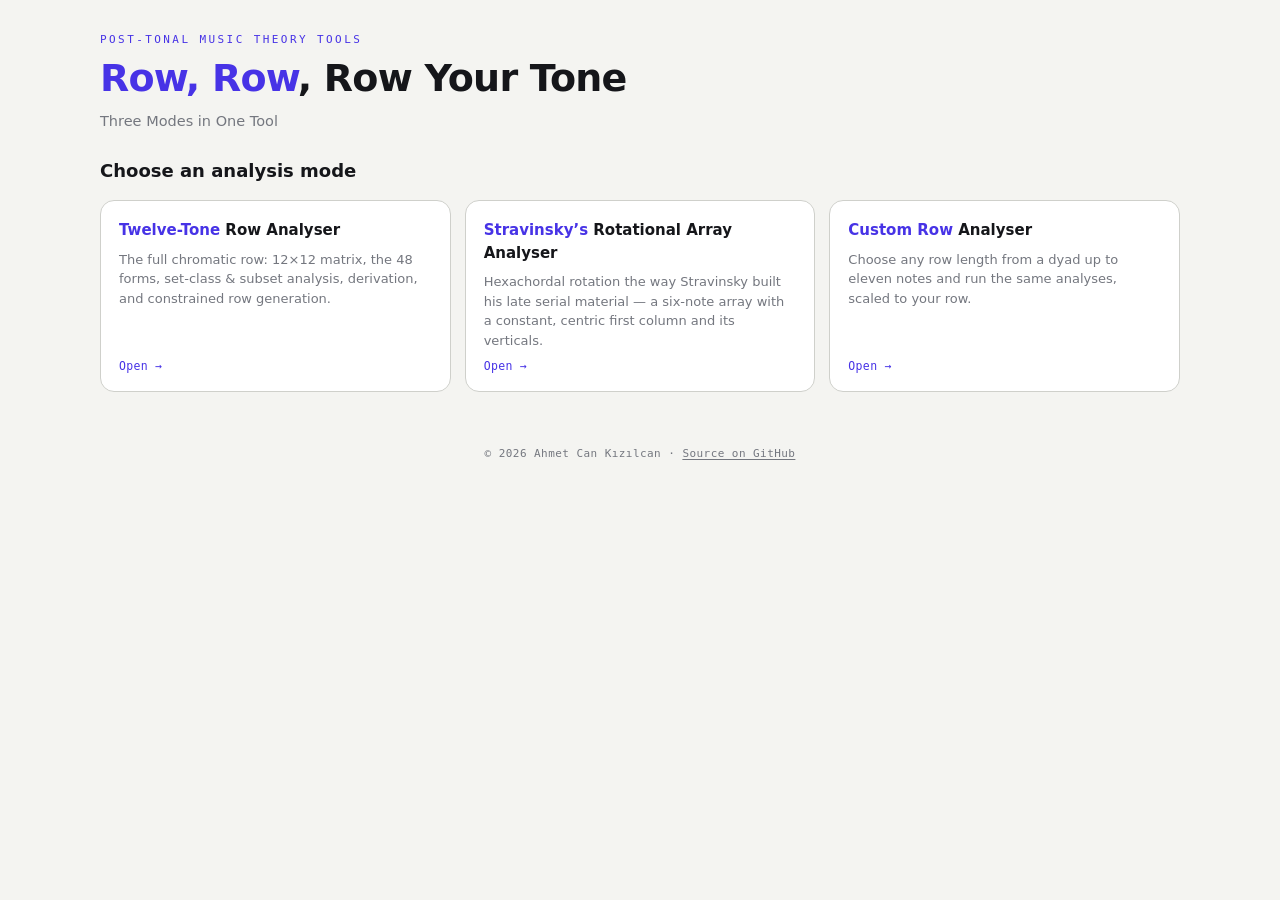
==== commit 79779e54: "Add files via upload" ====
--- a/index.htm
+++ b/index.htm
@@ -17,7 +17,7 @@
 <title>Row, Row, Row Your Tone</title>
 <link rel="preconnect" href="https://fonts.googleapis.com/">
 <link rel="preconnect" href="https://fonts.gstatic.com/" crossorigin="">
-<link href="Row,%20Row,%20Row%20Your%20Tone_files/css2_M2mZ.css" rel="stylesheet">
+<link href="index_files/css2_Tsmf.css" rel="stylesheet">
 <style>
   :root{
     --paper:#f4f4f1; --panel:#ffffff; --ink:#15161a; --muted:#74777f;
@@ -299,6 +299,8 @@
   .cite-copied.show{opacity:1}
   @media (max-width:640px){ .export-cluster{text-align:left} .export-cluster .exp-title,.exp-controls,.exp-note{justify-content:flex-start; text-align:left} }
   footer{margin-top:54px; color:var(--muted); font-family:var(--mono); font-size:11px; letter-spacing:.04em; text-align:center}
+  footer a{color:inherit; text-decoration:underline; text-underline-offset:2px}
+  footer a:hover{color:var(--accent)}
 
   /* ===== mode gate ===== */
   #mode-gate{margin-top:4px}
@@ -849,7 +851,7 @@
   </div><!-- /workspace -->
 
 
-  <footer>© 2026 Ahmet Can Kızılcan, Istanbul Technical University</footer>
+  <footer>© 2026 Ahmet Can Kızılcan · <a href="https://github.com/ACKC92/rowyourtone" target="_blank" rel="noopener noreferrer">Source on GitHub</a></footer>
 </div>
 
 <div class="modal-overlay" id="cite-modal" hidden="">
@@ -1900,7 +1902,7 @@
   const esc=s=>String(s).replace(/&/g,'&amp;').replace(/</g,'&lt;').replace(/>/g,'&gt;');
 
   // ---------- citation ----------
-  const CITE={author:'Ahmet Can K\u0131z\u0131lcan', authorRev:'K\u0131z\u0131lcan, Ahmet Can', authorInit:'K\u0131z\u0131lcan, A. C.', title:'Twelve-Tone Row Analyser', year:'2026'};
+  const CITE={author:'Ahmet Can K\u0131z\u0131lcan', authorRev:'K\u0131z\u0131lcan, Ahmet Can', authorInit:'K\u0131z\u0131lcan, A. C.', title:'Twelve-Tone Row Analyser', year:'2026', url:'https://ackc92.github.io/rowyourtone/'};
   const CITE_LABELS={apa:'APA (7th ed.)', mla:'MLA (9th ed.)', 'chicago-b':'Chicago (bibliography)', 'chicago-ad':'Chicago (author\u2013date)', harvard:'Harvard', ieee:'IEEE', bibtex:'BibTeX'};
   function retrievedDate(){
     const d=new Date(), day=d.getDate(), y=d.getFullYear(), mi=d.getMonth();
@@ -1911,13 +1913,13 @@
   function citationText(fmt){
     const a=CITE, r=retrievedDate();
     switch(fmt){
-      case 'apa':        return a.authorInit+' ('+a.year+'). '+a.title+' [Computer software]. Retrieved '+r.mdy+'.';
-      case 'mla':        return a.authorRev+'. '+a.title+'. '+a.year+'. Computer software. Accessed '+r.dmy+'.';
-      case 'chicago-b':  return a.authorRev+'. '+a.title+'. '+a.year+'. Computer software. Accessed '+r.mdy+'.';
-      case 'chicago-ad': return a.authorRev+'. '+a.year+'. '+a.title+'. Computer software. Accessed '+r.mdy+'.';
-      case 'harvard':    return a.authorInit+' ('+a.year+') '+a.title+'. [Computer software]. (Accessed: '+r.dmy+').';
-      case 'ieee':       return 'A. C. K\u0131z\u0131lcan, '+a.title+'. ('+a.year+'). [Computer software]. Accessed: '+r.ieee+'.';
-      case 'bibtex':     return '@software{kizilcan'+a.year+'twelvetone,\n  author = {'+a.author+'},\n  title  = {'+a.title+'},\n  year   = {'+a.year+'},\n  note   = {Accessed '+r.dmy+'}\n}';
+      case 'apa':        return a.authorInit+' ('+a.year+'). '+a.title+' [Computer software]. Retrieved '+r.mdy+', from '+a.url+'.';
+      case 'mla':        return a.authorRev+'. '+a.title+'. '+a.year+'. Computer software. '+a.url+'. Accessed '+r.dmy+'.';
+      case 'chicago-b':  return a.authorRev+'. '+a.title+'. '+a.year+'. Computer software. Accessed '+r.mdy+'. '+a.url+'.';
+      case 'chicago-ad': return a.authorRev+'. '+a.year+'. '+a.title+'. Computer software. Accessed '+r.mdy+'. '+a.url+'.';
+      case 'harvard':    return a.authorInit+' ('+a.year+') '+a.title+'. [Computer software]. Available at: '+a.url+' (Accessed: '+r.dmy+').';
+      case 'ieee':       return 'A. C. K\u0131z\u0131lcan, '+a.title+'. ('+a.year+'). [Computer software]. Accessed: '+r.ieee+'. [Online]. Available: '+a.url;
+      case 'bibtex':     return '@software{kizilcan'+a.year+'twelvetone,\n  author = {'+a.author+'},\n  title  = {'+a.title+'},\n  year   = {'+a.year+'},\n  url    = {'+a.url+'},\n  note   = {Accessed '+r.dmy+'}\n}';
       default: return '';
     }
   }
